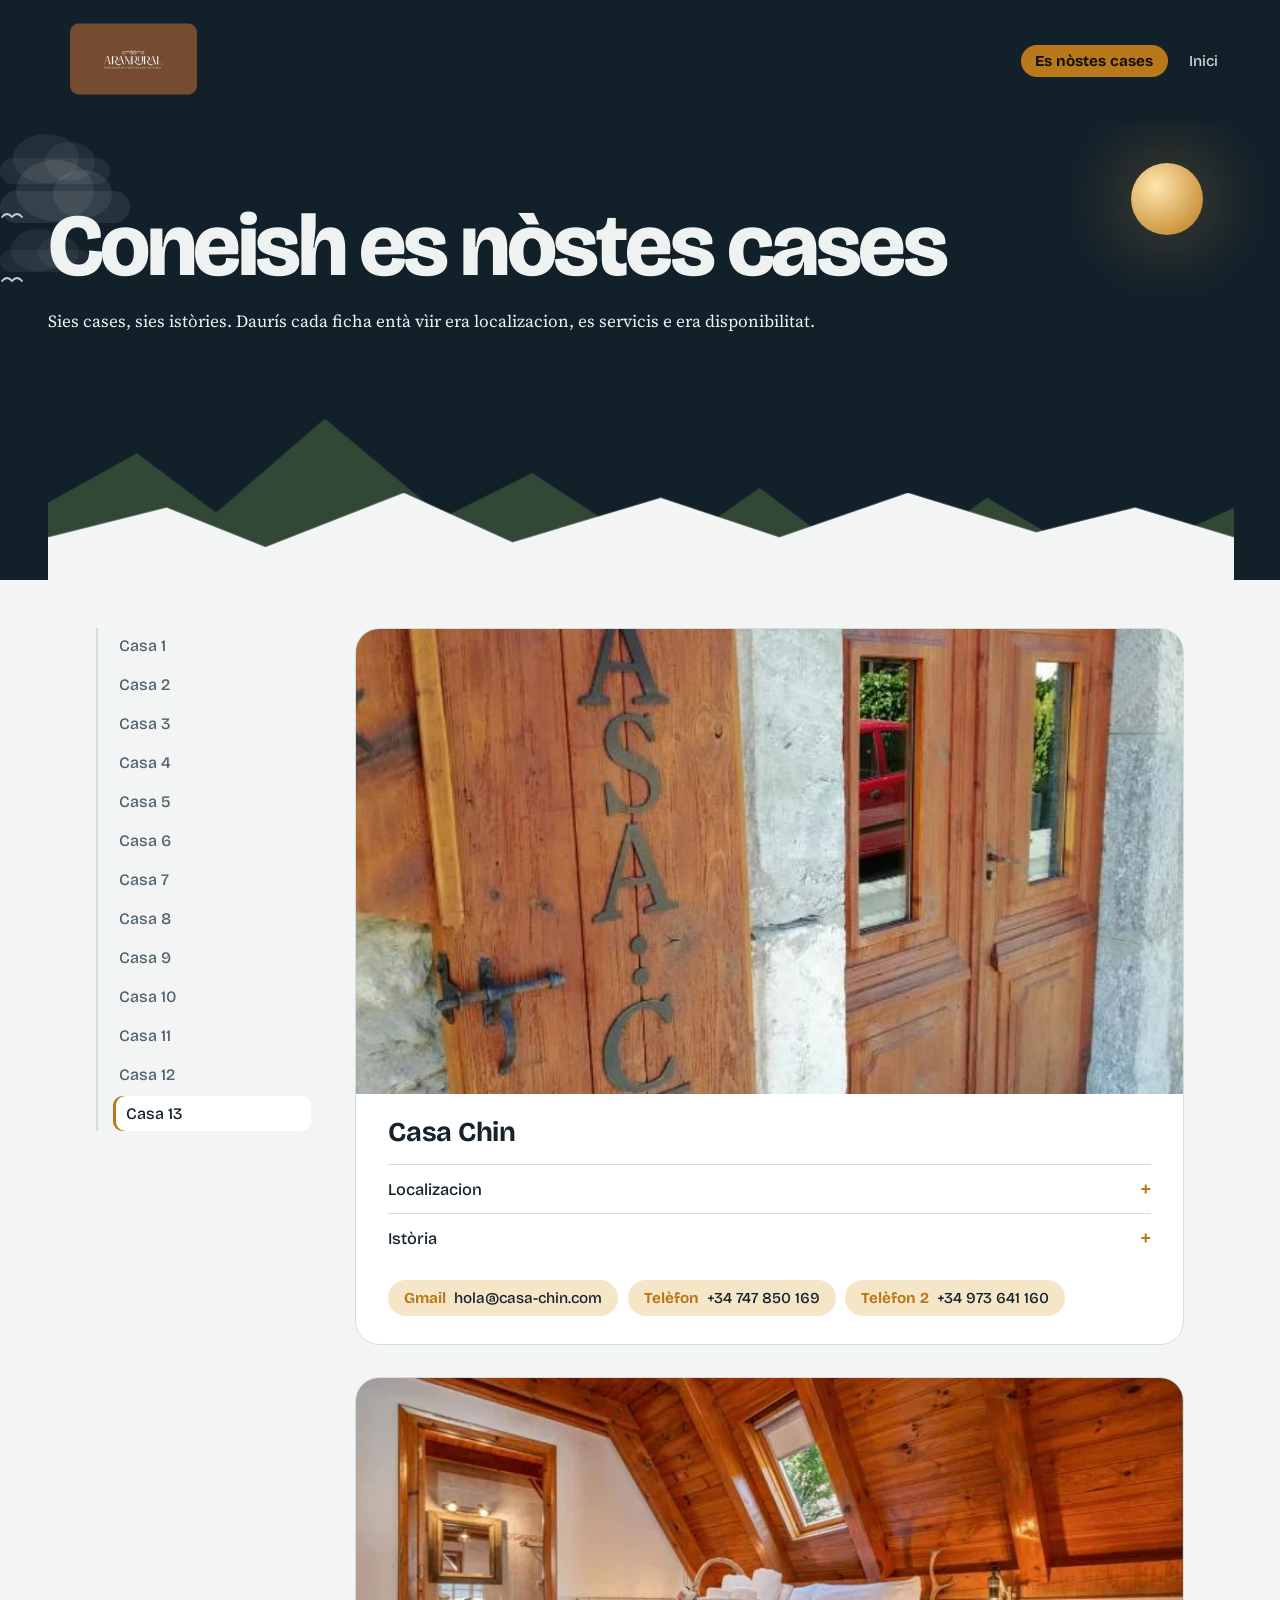
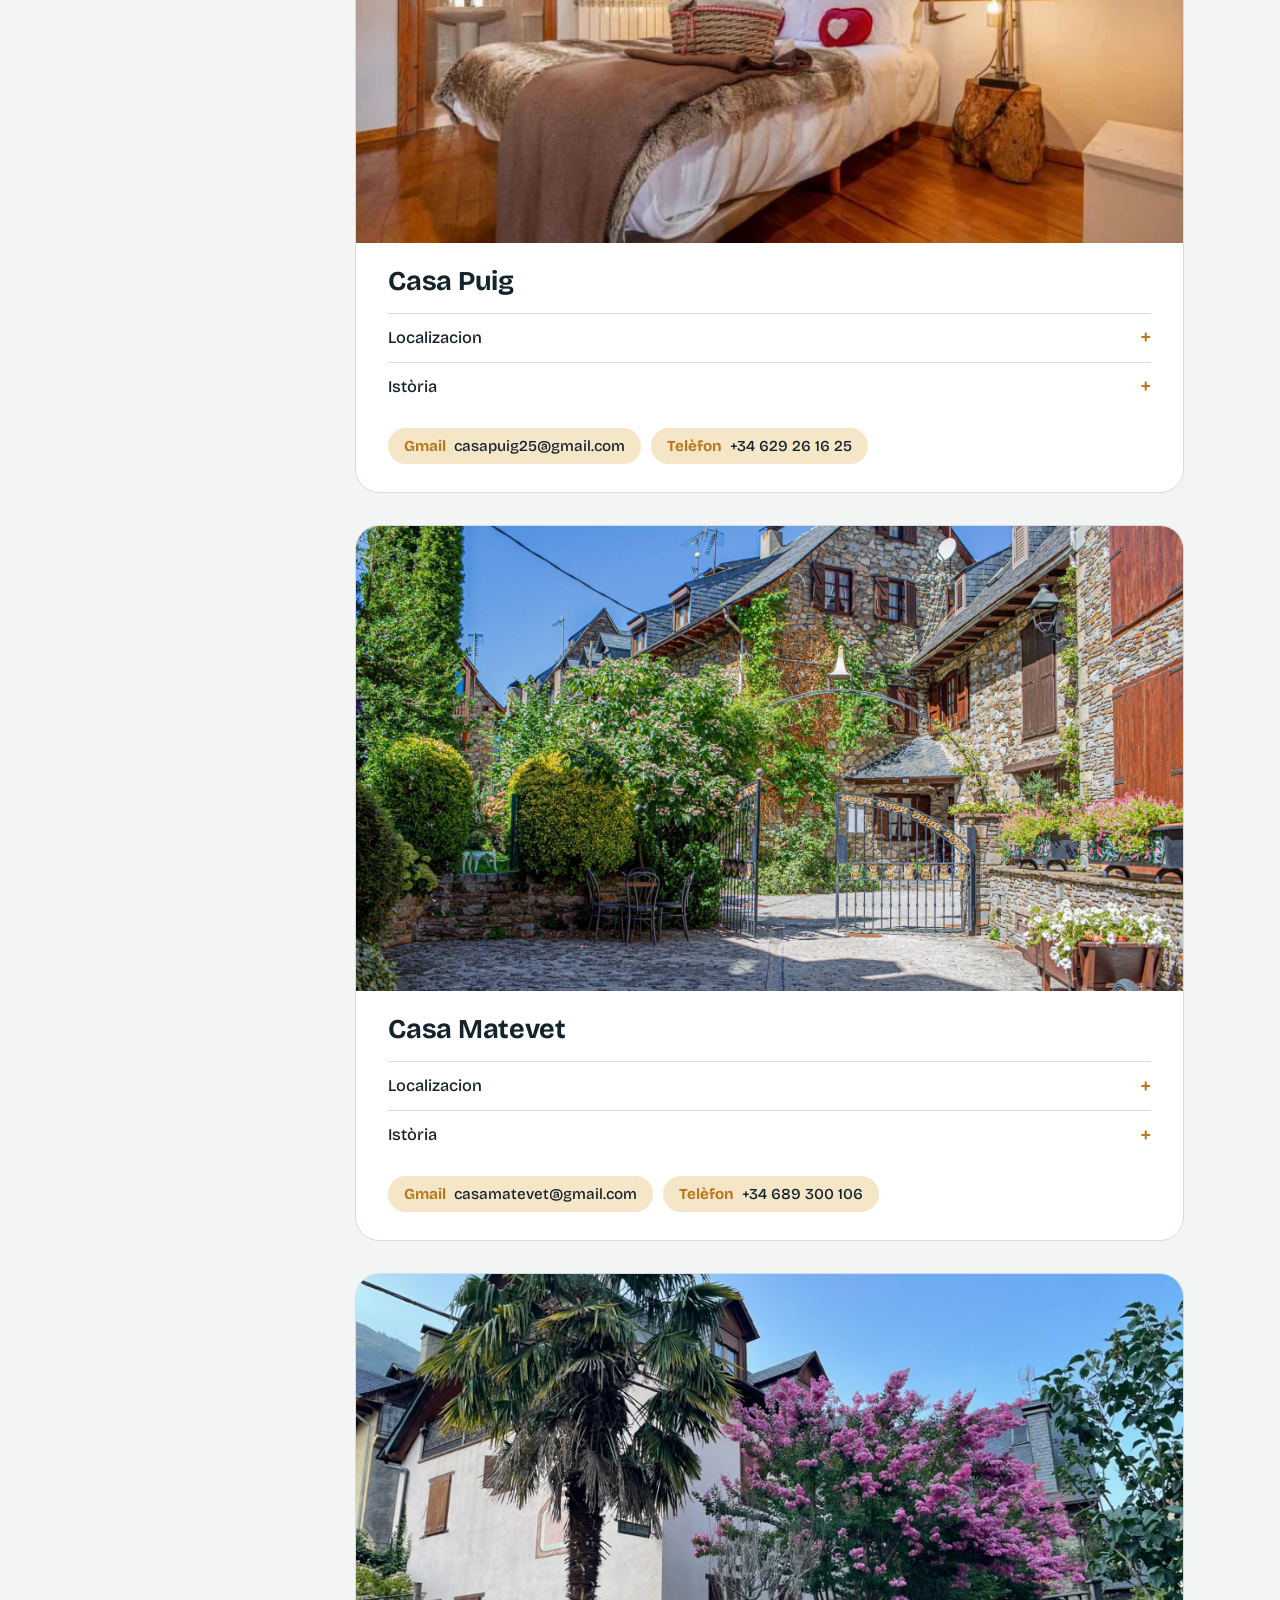
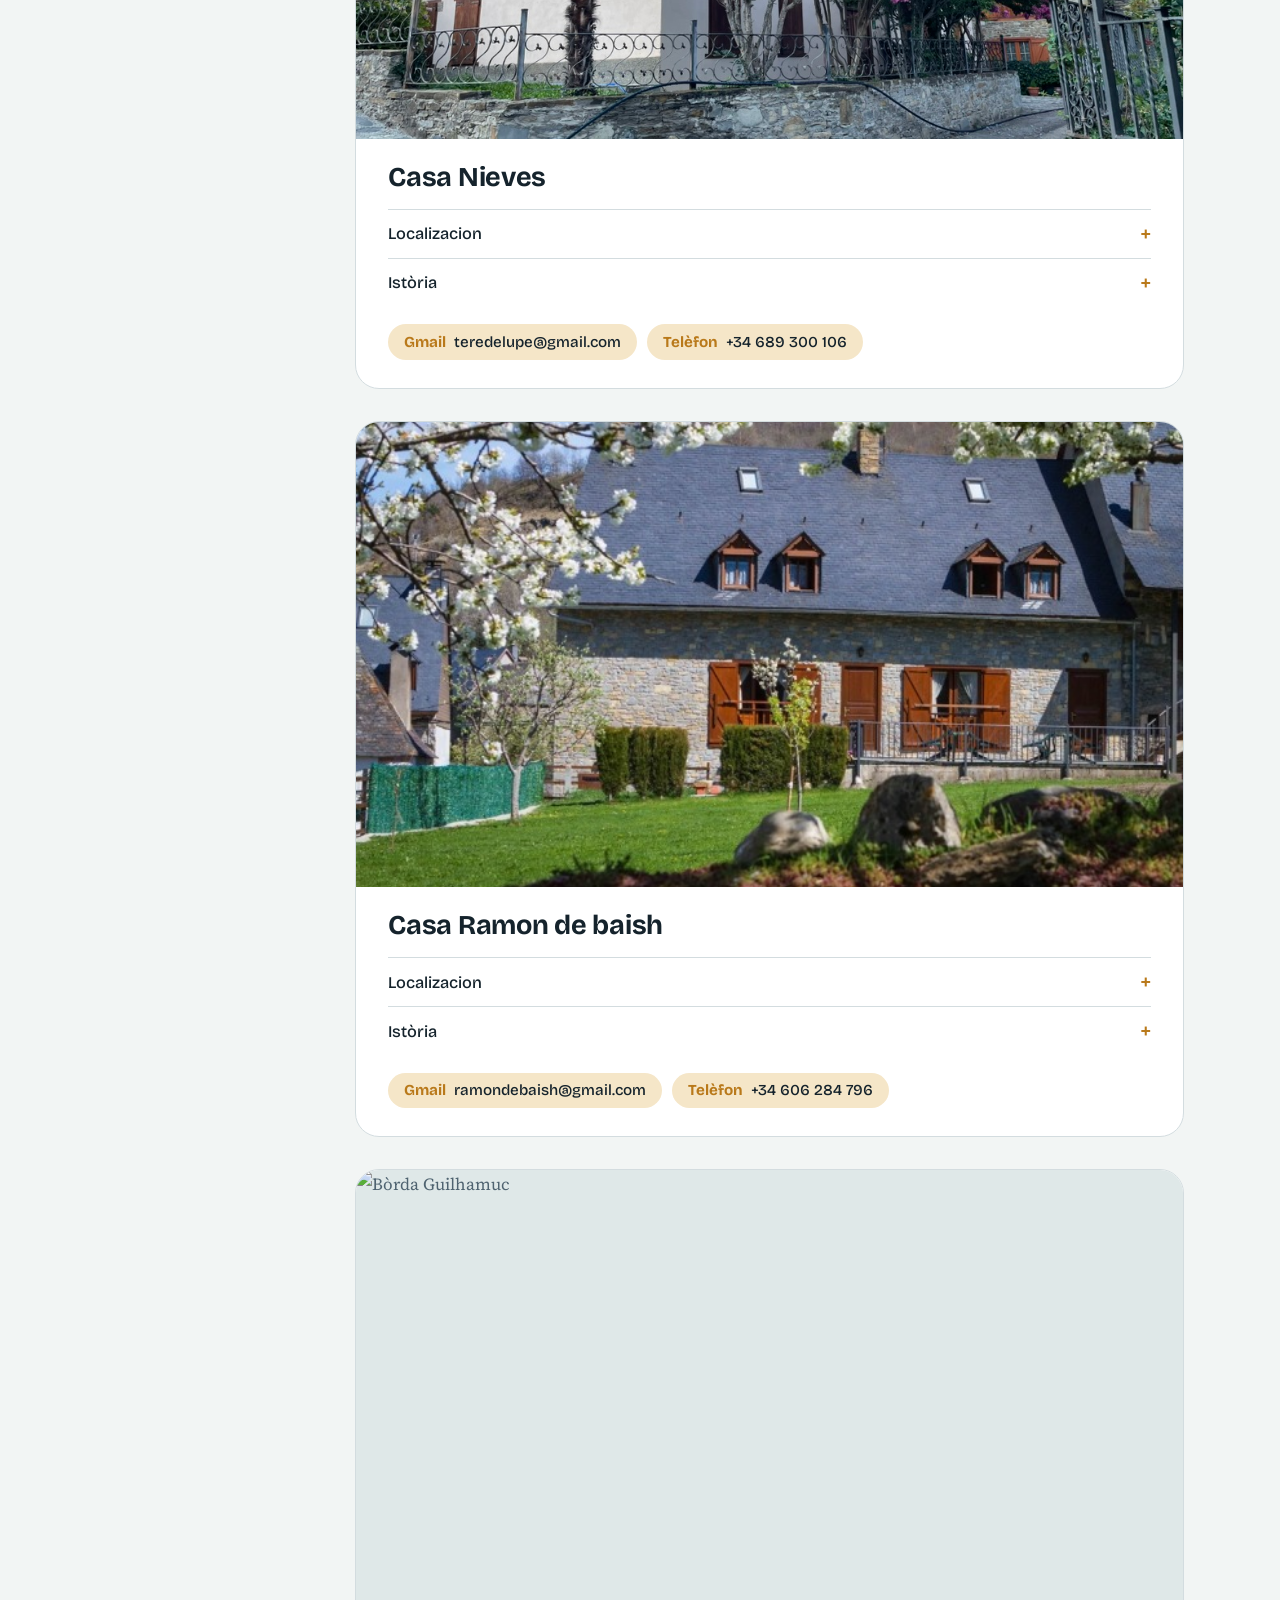
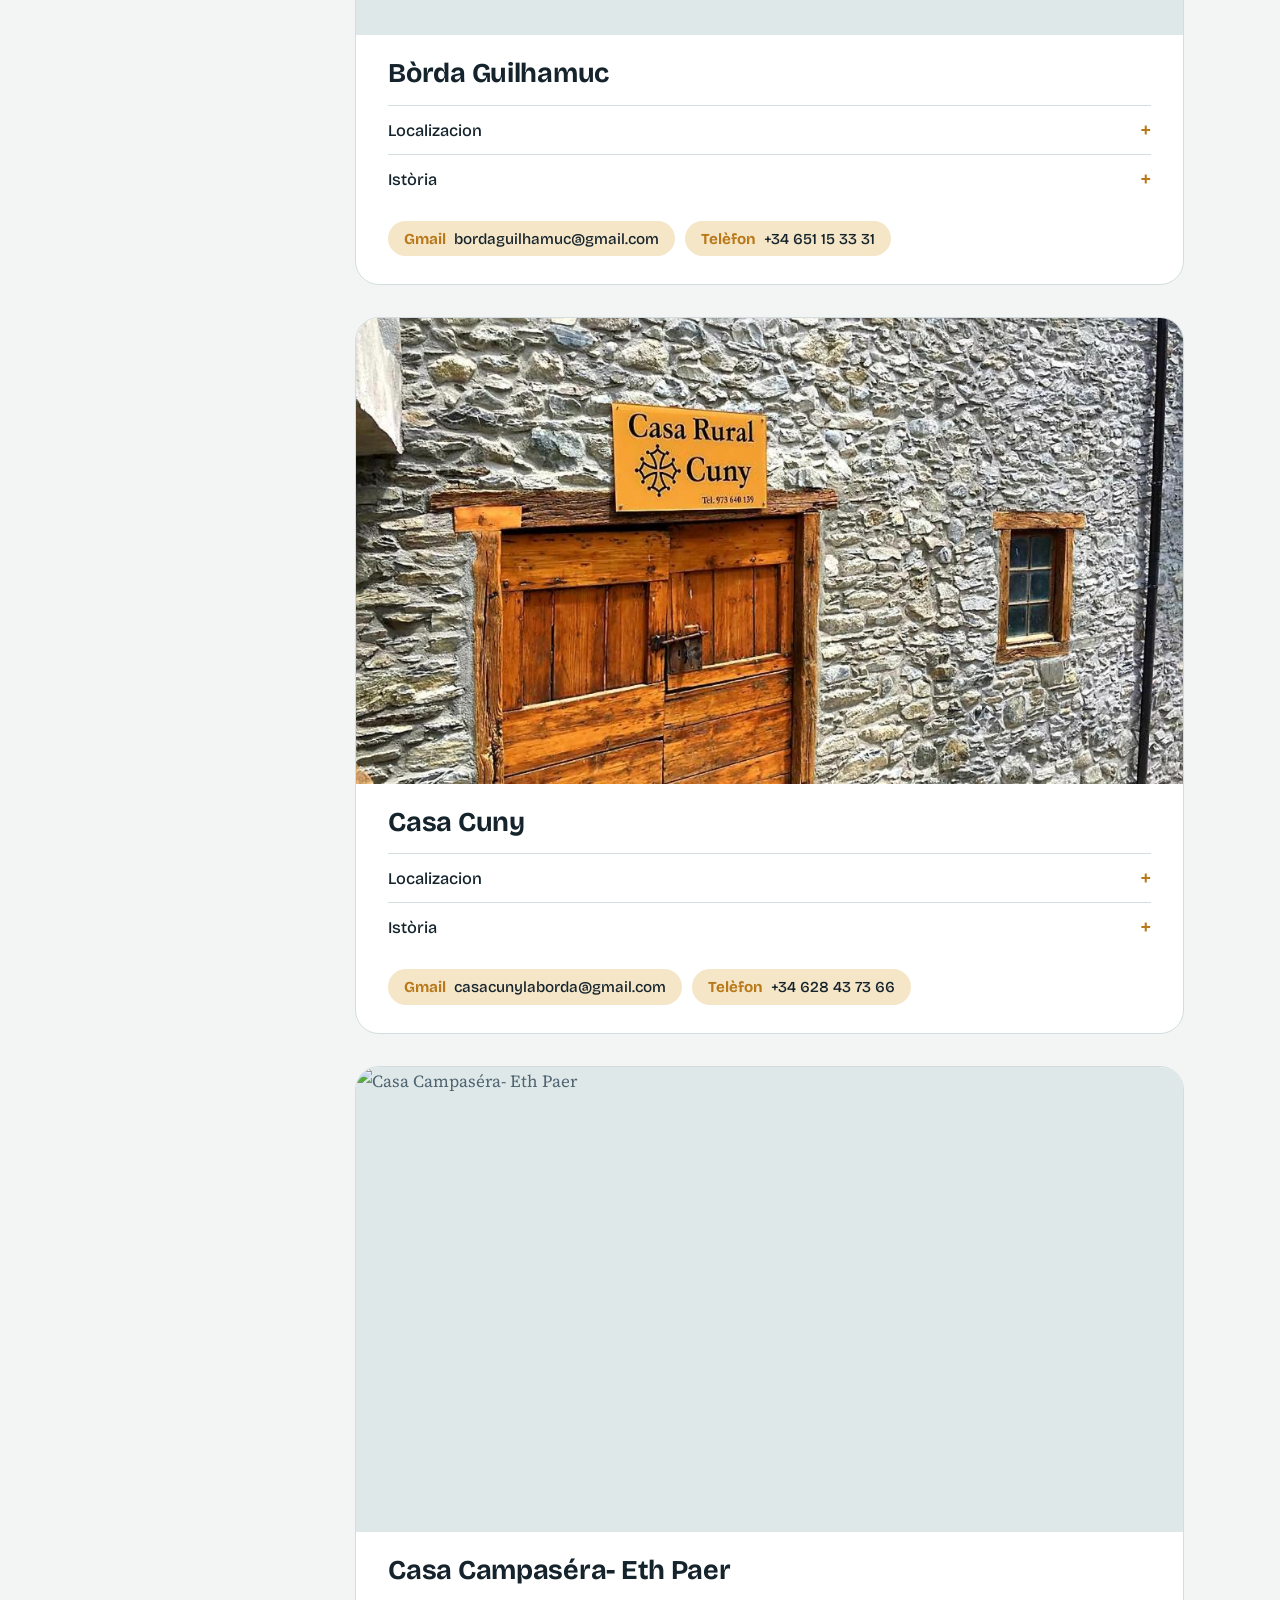
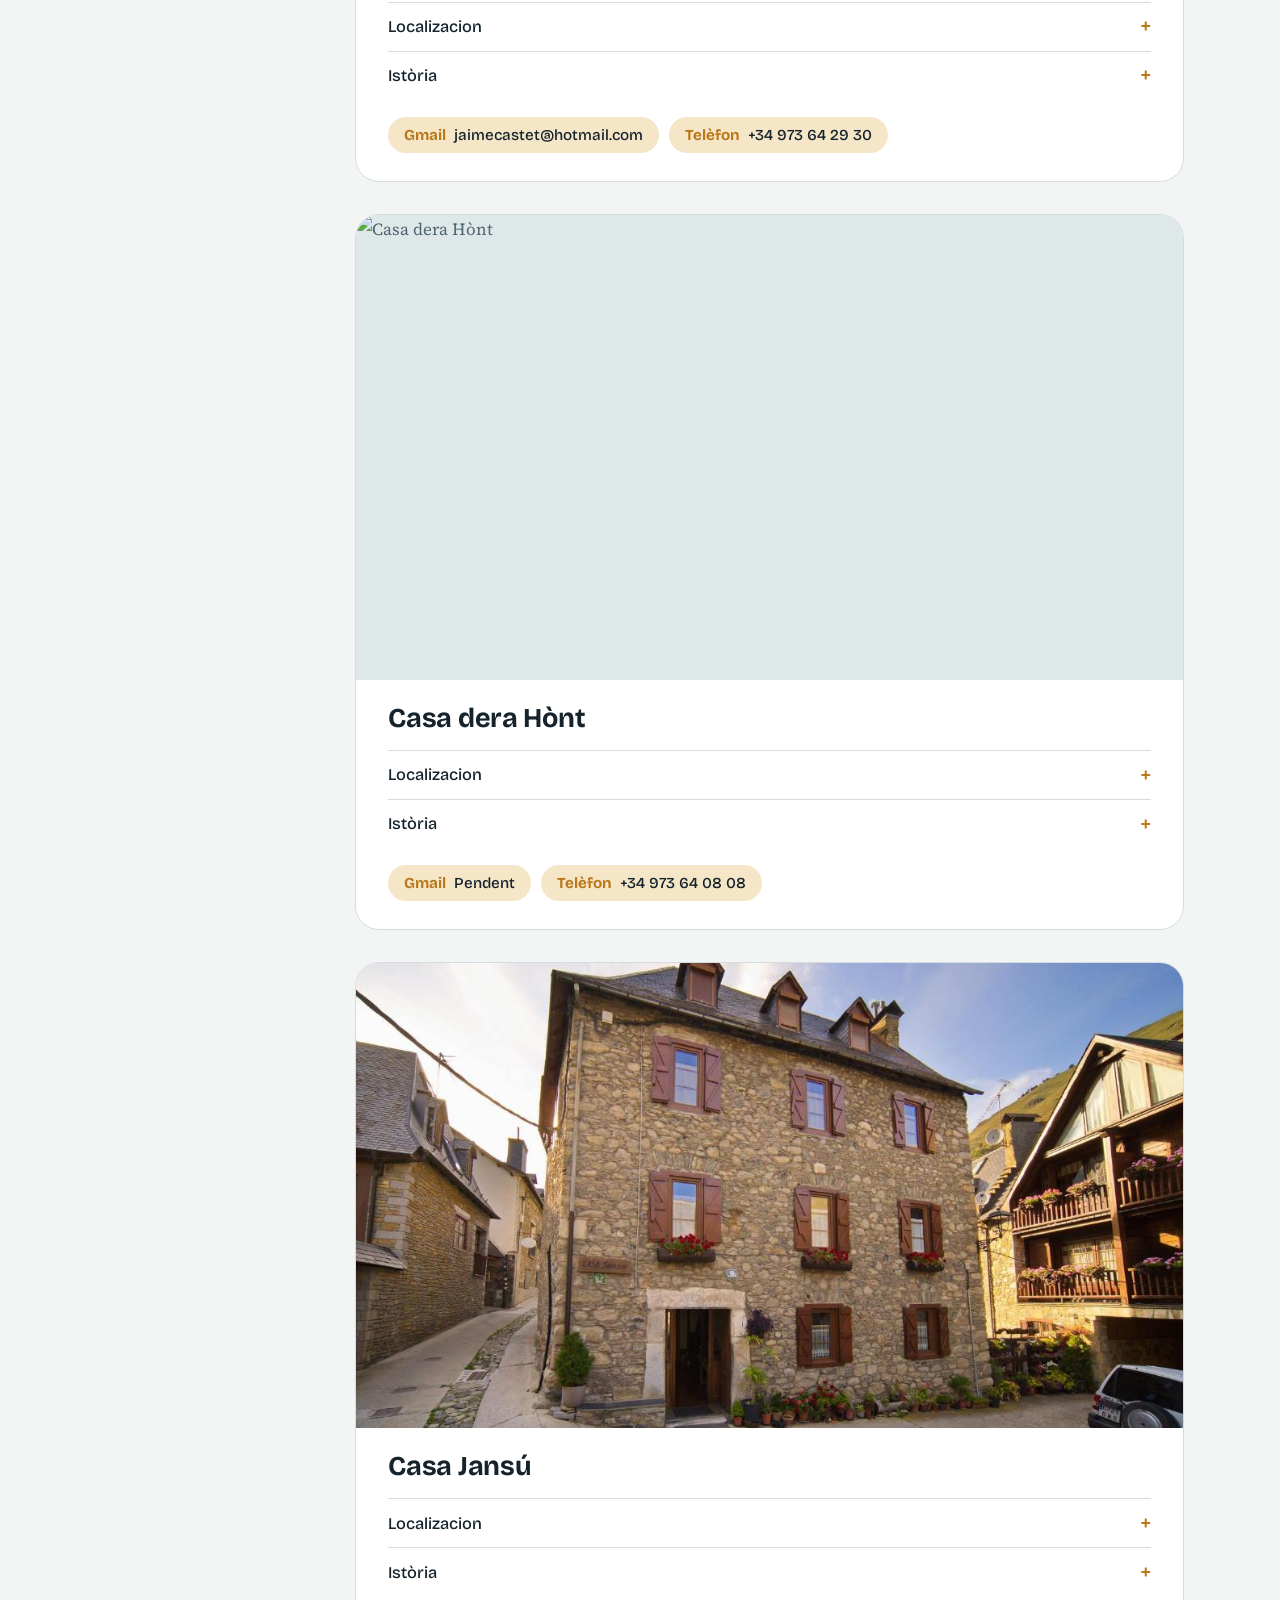
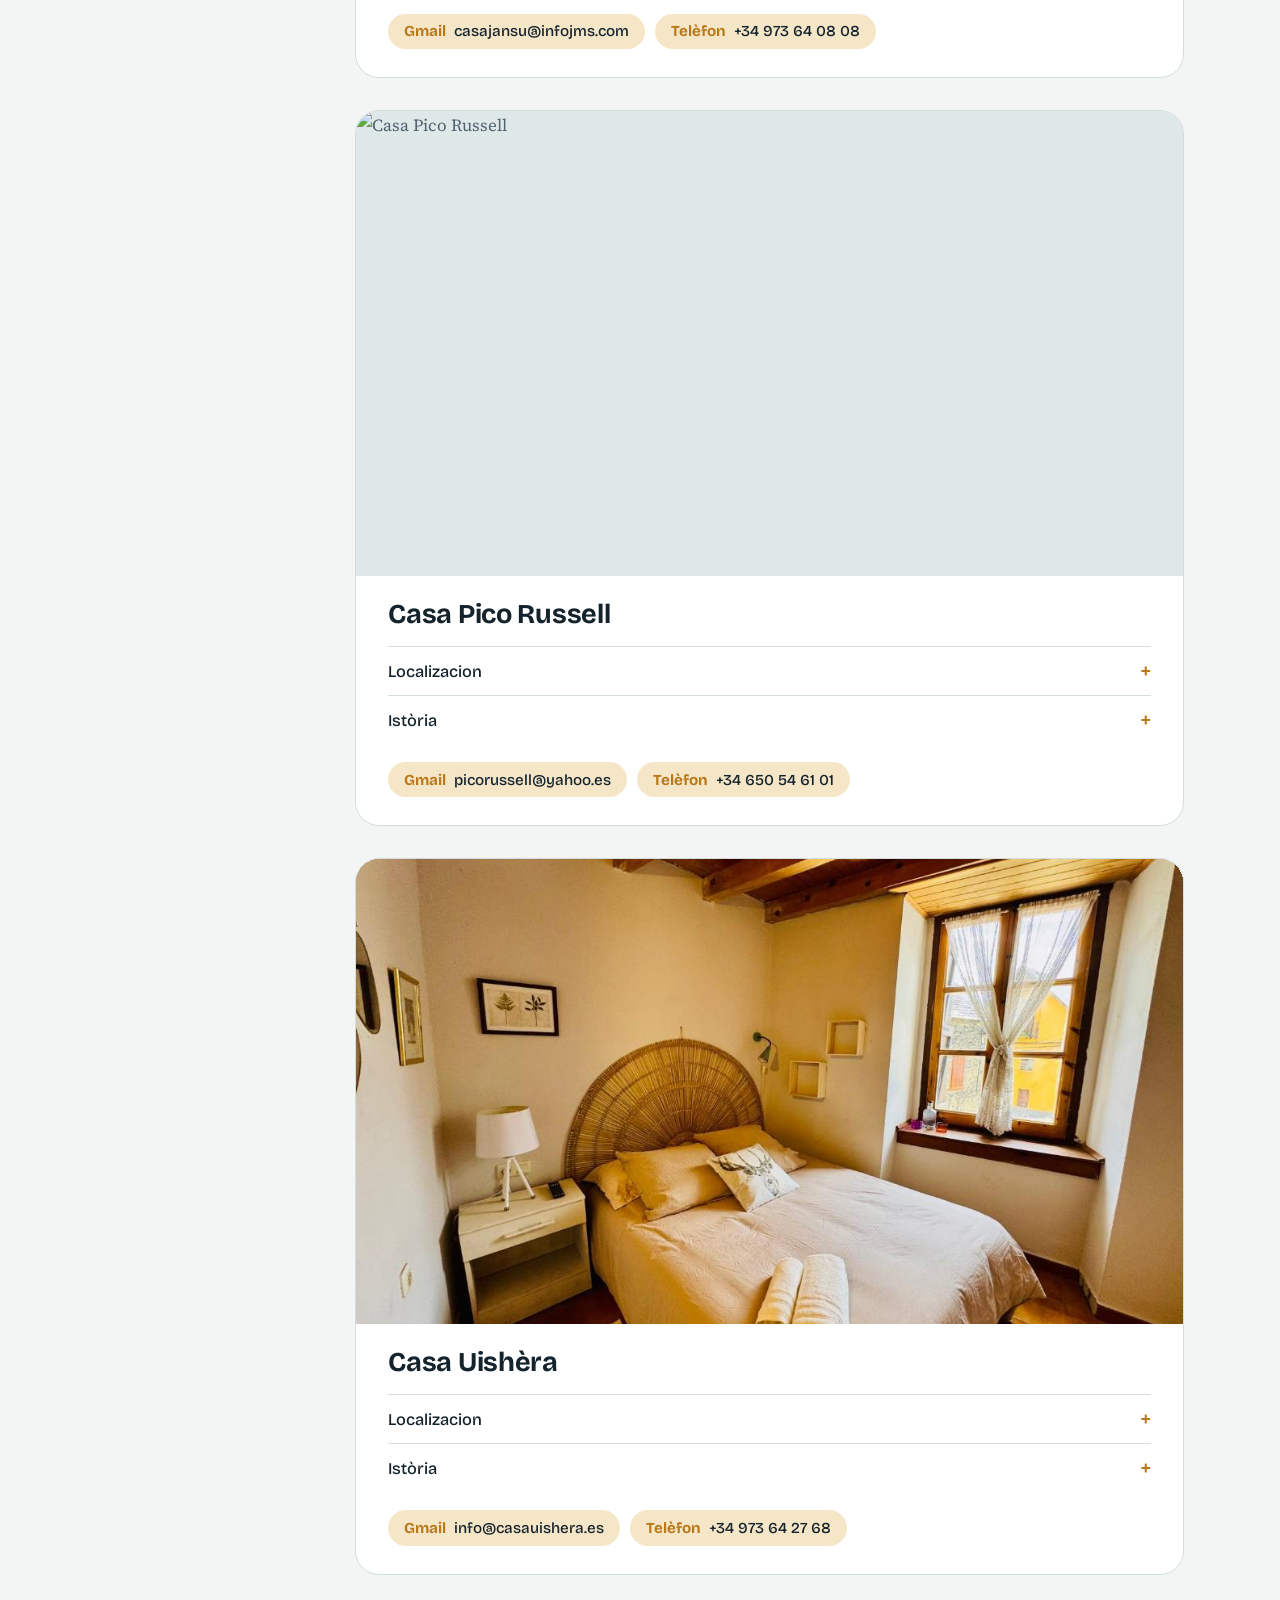
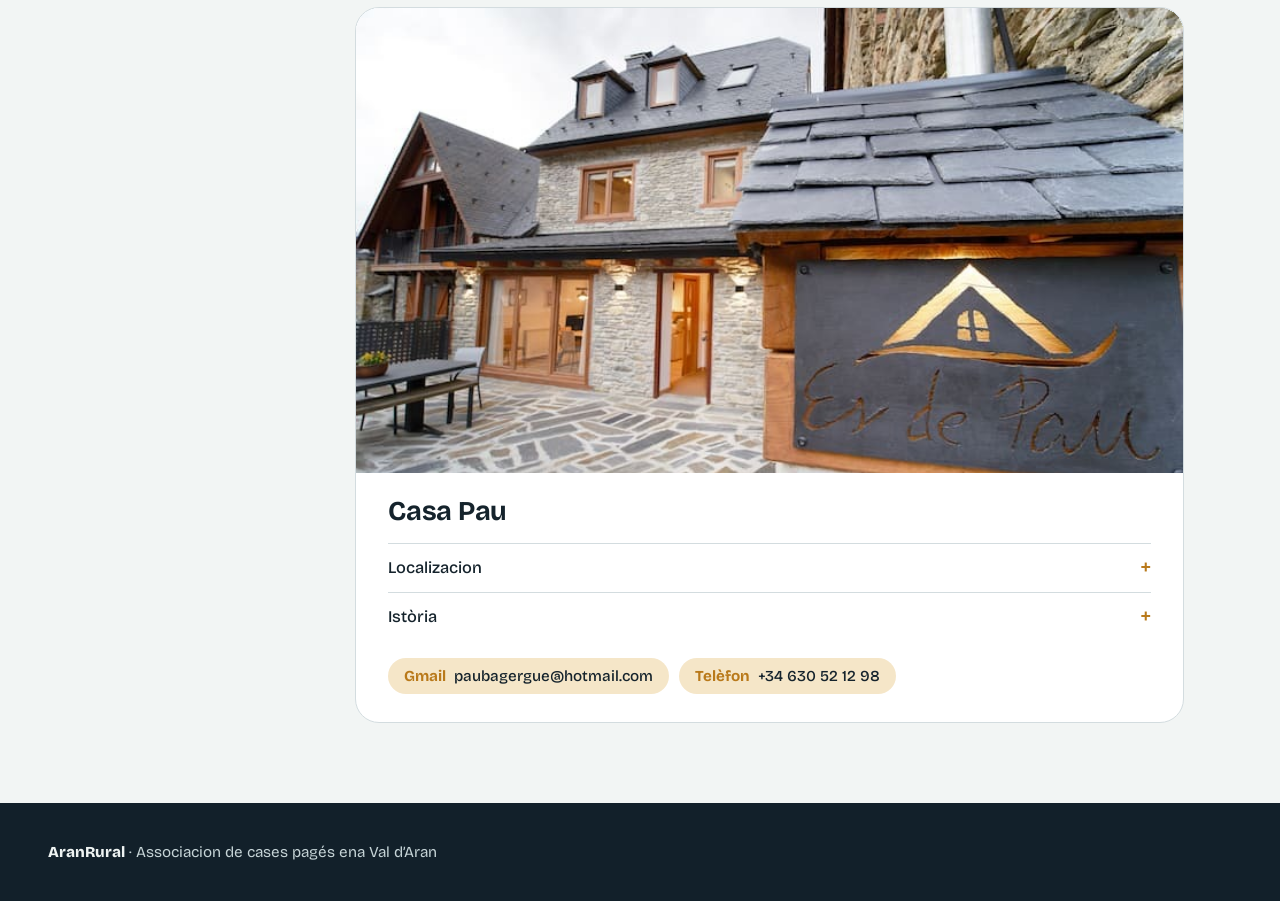
==== cases.html @ f8df6211 "Add files via upload" ====
<!DOCTYPE html>
<html lang="oc">
<head>
<meta charset="utf-8">
<meta name="viewport" content="width=device-width, initial-scale=1, viewport-fit=cover">
<title>Es nòstes cases · Aranrural</title>
<link rel="preconnect" href="https://fonts.googleapis.com">
<link rel="preconnect" href="https://fonts.gstatic.com" crossorigin>
<link href="https://fonts.googleapis.com/css2?family=Bricolage+Grotesque:wght@500;700;800&family=Source+Serif+4:wght@400;600&display=swap" rel="stylesheet">
<link rel="stylesheet" href="style.css?v=20261103d">
</head>
<body>
<header class="bar">
  <a href="index.html"><img src="aranrural.png" alt="AranRural Logo" class="logo"></a>
  <nav aria-label="Navegacion">
    <a href="cases.html" aria-current="page">Es nòstes cases</a>
    <a href="index.html">Inici</a>
  </nav>
</header>
<main>
<section class="hero small">
  <div class="sky" aria-hidden="true">
    <span class="sun"></span>
    <span class="cloud c1"></span>
    <span class="cloud c2"></span>
    <span class="cloud c3"></span>
    <svg class="bird b1" viewBox="0 0 24 12"><path class="wing" d="M2 8Q7 2 12 8Q17 2 22 8"/></svg>
    <svg class="bird b2" viewBox="0 0 24 12"><path class="wing" d="M2 8Q7 2 12 8Q17 2 22 8"/></svg>
  </div>
  <h1>Coneish es <span>nòstes cases</span></h1>
  <p>Sies cases, sies istòries. Daurís cada ficha entà vìir era localizacion, es servicis e era disponibilitat.</p>
  <svg viewBox="0 0 1200 200" preserveAspectRatio="none" aria-hidden="true">
    <path d="M0 200V120l90-50 80 60 110-95 120 100 90-45 130 85 100-70 120 90 110-80 120 70 130-60V200z" fill="var(--moss)" opacity=".55"/>
    <path d="M0 200v-45l120-30 100 40 140-55 110 50 150-45 120 40 130-45 130 40 100-25 100 30V200z" fill="var(--bg)"/>
  </svg>
</section>

<div class="cases">
  <nav class="index" aria-label="Cases"><a href="#casa-1">Casa 1</a><a href="#casa-2">Casa 2</a><a href="#casa-3">Casa 3</a><a href="#casa-4">Casa 4</a><a href="#casa-5">Casa 5</a><a href="#casa-6">Casa 6</a><a href="#casa-7">Casa 7</a><a href="#casa-8">Casa 8</a><a href="#casa-9">Casa 9</a><a href="#casa-10">Casa 10</a><a href="#casa-11">Casa 11</a><a href="#casa-12">Casa 12</a><a href="#casa-13">Casa 13</a></nav>
  <div class="list">
    <article class="casa" id="casa-1">
      <figure class="frame"><img src="fotos/casa-1.jpg" alt="Casa Chin" loading="lazy"></figure>
      <div class="casa-body">
        <h2>Casa Chin</h2>
        <details><summary>Localizacion</summary><p>Carrèr Major, 32a, 25539 Betrén, Lleida</p></details>
        <details><summary>Istòria</summary><p>Más que una casa. Un proyecto que ofrece a los visitantes diferentes opciones de servicio. Para quien viene al Valle de Aran a hacer deporte, para quien quiere disfrutar de la naturaleza, la gastronomía, para quien está interesado en el arte y la cultura, para descansar o para realizar o seguir alguna de las propuestas terapéuticas que se ofrecen. Un alojamiento para un máximo de 23 personas. </p></details>
        <div class="contact"><a href="mailto:"><b>Gmail</b> hola@casa-chin.com</a><a href="tel:"><b>Telèfon</b> +34 747 850 169</a><a href="tel:"><b>Telèfon 2</b> +34 973 641 160</a></div>
      </div>
    </article>

    <article class="casa" id="casa-2">
      <figure class="frame"><img src="fotos/casa-2.jpg" alt="Casa Puig" loading="lazy"></figure>
      <div class="casa-body">
        <h2>Casa Puig</h2>
        <details><summary>Localizacion</summary><p>Carrèr Sant Esteve, 43, 25537 Montcorbau, Lleida</p></details>
        <details><summary>Istòria</summary><p>“Casa Puig”, conserva aún aquel encanto de las casas del siglo XVIII, con los suelos y techos de madera. Como dato curioso y que nos gustaría compartir, es que esta fue la casa donde nació el conocido escritor aranés de lengua occitana, que fué el primero en usar el aranés como lengua literaria, Mossen Josèp Condó Sanbeat. Está situada a 1.200m.de altura en un pequeño pueblo llamado Montcorbau, a 4 Km de Vielha y por encima de Vilac. El exterior es de piedra con terraza y zona de picnic con vistas espléndidas de Mijaran; Desde el que se puede disfrutar de una espléndida vista al bosque de Baricaua y Salient.</p></details>
        <div class="contact"><a href="mailto:"><b>Gmail</b> casapuig25@gmail.com</a><a href="tel:"><b>Telèfon</b> +34 629 26 16 25</a></div>
      </div>
    </article>

    <article class="casa" id="casa-3">
      <figure class="frame"><img src="fotos/casa-3.jpg" alt="Casa Matevet" loading="lazy"></figure>
      <div class="casa-body">
        <h2>Casa Matevet</h2>
        <details><summary>Localizacion</summary><p>Carrer Fort,deth;Ag. Garos, 4, 25539 Garòs, Lleida</p></details>
        <details><summary>Istòria</summary><p>Las casas rurales Matevet y Nieves, recuperan la esencia histórica de los alojamientos araneses de alta montaña, les ofrecemos un completo servicio de alojamiento, con todas las comodidades en un entorno inolvidable y un gran trato familiar.</p></details>
        <div class="contact"><a href="mailto:"><b>Gmail</b> casamatevet@gmail.com</a><a href="tel:"><b>Telèfon</b> +34 689 300 106</a></div>
      </div>
    </article>

    <article class="casa" id="casa-4">
      <figure class="frame"><img src="fotos/casa-4.jpg" alt="Casa Nieves" loading="lazy"></figure>
      <div class="casa-body">
        <h2>Casa Nieves</h2>
        <details><summary>Localizacion</summary><p>Carrer Metge Campà, 6, 25550 Bossòst, Lleida</p></details>
        <details><summary>Istòria</summary><p>Las casas rurales Matevet y Nieves, recuperan la esencia histórica de los alojamientos araneses de alta montaña, les ofrecemos un completo servicio de alojamiento, con todas las comodidades en un entorno inolvidable y un gran trato familiar.</p></details>
        <div class="contact"><a href="mailto:"><b>Gmail</b> teredelupe@gmail.com</a><a href="tel:"><b>Telèfon</b> +34 689 300 106</a></div>
      </div>
    </article>

    <article class="casa" id="casa-5">
      <figure class="frame"><img src="fotos/casa-5.jpg" alt="Casa Ramon de baish" loading="lazy"></figure>
      <div class="casa-body">
        <h2>Casa Ramon de baish</h2>
        <details><summary>Localizacion</summary><p>Carrèr Santa Anna, 13, 25539 Escunhau, Lleida</p></details>
        <details><summary>Istòria</summary><p>Casa Ramon de Baish, situada en Escunhau, ofrece dos casas renovadas en 1996 que conservan el estilo tradicional aranés. Dispone de un jardín privado de 1.000 m² con vistas al valle, huerto con productos de temporada y chimenea en la sala de estar.</p></details>
        <div class="contact"><a href="mailto:"><b>Gmail</b> ramondebaish@gmail.com</a><a href="tel:"><b>Telèfon</b> +34 606 284 796</a></div>
      </div>
    </article>

    <article class="casa" id="casa-6">
      <figure class="frame"><img src="fotos/casa-6.jpg" alt="Bòrda Guilhamuc" loading="lazy"></figure>
      <div class="casa-body">
        <h2>Bòrda Guilhamuc</h2>
        <details><summary>Localizacion</summary><p>Pendent</p></details>
        <details><summary>Istòria</summary><p>Pendent</p></details>
        <div class="contact"><a href="mailto:"><b>Gmail</b> bordaguilhamuc@gmail.com</a><a href="tel:"><b>Telèfon</b> +34 651 15 33 31</a></div>
      </div>
    </article>

    <article class="casa" id="casa-7">
      <figure class="frame"><img src="fotos/casa-7.jpg" alt="Casa Cuny" loading="lazy"></figure>
      <div class="casa-body">
        <h2>Casa Cuny</h2>
        <details><summary>Localizacion</summary><p>Carrèr Baixada Placeta, 1, 25538 Casau, Lleida</p></details>
        <details><summary>Istòria</summary><p>Casa Rural Cuny, situada en Casau, en el corazón del Valle de Arán, es una casa rural tradicional que data de 1857 y ha sido renovada conservando su arquitectura aranesa. Ofrece habitaciones con terraza o balcón, Wi-Fi, televisión y baño privado. Cuenta con jardín y bar, además de vistas a las montañas. Su ubicación, a solo 1 km de Vielha, permite disfrutar de actividades como senderismo, esquí y ciclismo. Destaca por su hospitalidad, limpieza, comodidad y desayunos.</p></details>
        <div class="contact"><a href="mailto:"><b>Gmail</b> casacunylaborda@gmail.com</a><a href="tel:"><b>Telèfon</b> +34 628 43 73 66</a></div>
      </div>
    </article>

    <article class="casa" id="casa-8">
      <figure class="frame"><img src="fotos/casa-8.jpg" alt="Casa Campaséra- Eth Paer" loading="lazy"></figure>
      <div class="casa-body">
        <h2>Casa Campaséra- Eth Paer</h2>
        <details><summary>Localizacion</summary><p>Pendent</p></details>
        <details><summary>Istòria</summary><p>Pendent</p></details>
        <div class="contact"><a href="mailto:"><b>Gmail</b> jaimecastet@hotmail.com</a><a href="tel:"><b>Telèfon</b> +34 973 64 29 30</a></div>
      </div>
    </article>

    <article class="casa" id="casa-9">
      <figure class="frame"><img src="fotos/casa-9.jpg" alt="Casa dera Hònt" loading="lazy"></figure>
      <div class="casa-body">
        <h2>Casa dera Hònt</h2>
        <details><summary>Localizacion</summary><p>Pendent</p></details>
        <details><summary>Istòria</summary><p>Pendent</p></details>
        <div class="contact"><a href="mailto:"><b>Gmail</b> Pendent</a><a href="tel:"><b>Telèfon</b> +34 973 64 08 08</a></div>
      </div>
    </article>

    <article class="casa" id="casa-10">
      <figure class="frame"><img src="fotos/casa-10.jpg" alt="Casa Jansú" loading="lazy"></figure>
      <div class="casa-body">
        <h2>Casa Jansú</h2>
        <details><summary>Localizacion</summary><p>C/ Sortaus 18 25539 Escunhau</p></details>
        <details><summary>Istòria</summary><p>Casa Jansú, situada en Escunhau, es una casa rural de 1639 restaurada que conserva la arquitectura tradicional de piedra y madera, combinando historia y comodidad. Ofrece un entorno tranquilo rodeado de naturaleza, ideal para disfrutar de rutas por bosques, pueblos araneses y de la gastronomía local. Se encuentra a pocos minutos de Baqueira Beret.</p></details>
        <div class="contact"><a href="mailto:"><b>Gmail</b> casajansu@infojms.com</a><a href="tel:"><b>Telèfon</b> +34 973 64 08 08</a></div>
      </div>
    </article>

    <article class="casa" id="casa-11">
      <figure class="frame"><img src="fotos/casa-11.jpg" alt="Casa Pico Russell" loading="lazy"></figure>
      <div class="casa-body">
        <h2>Casa Pico Russell</h2>
        <details><summary>Localizacion</summary><p>Pendent</p></details>
        <details><summary>Istòria</summary><p>Pendent</p></details>
        <div class="contact"><a href="mailto:"><b>Gmail</b> picorussell@yahoo.es</a><a href="tel:"><b>Telèfon</b> +34 650 54 61 01</a></div>
      </div>
    </article>

    <article class="casa" id="casa-12">
      <figure class="frame"><img src="fotos/casa-12.jpg" alt="Casa Uishèra" loading="lazy"></figure>
      <div class="casa-body">
        <h2>Casa Uishèra</h2>
        <details><summary>Localizacion</summary><p>Carrer Major, 8. Vilamòs</p></details>
        <details><summary>Istòria</summary><p>En uno de los pueblos más bonitos del Valle de Arán, Vilamòs, te espera Casa Uishera, una acogedora casa rural donde el tiempo se detiene. Aquí podrás disfrutar de la tranquilidad de la montaña, despertar con vistas únicas y saborear la mejor cocina casera. Nuestro bar y restaurante son punto de encuentro para vecinos y viajeros: carnes a la brasa, recetas tradicionales y el sabor auténtico de los Pirineos, todo preparado con cariño. Ven, siéntete en casa y descubre Vilamòs, un rincón aranes inolvidable.</p></details>
        <div class="contact"><a href="mailto:"><b>Gmail</b> info@casauishera.es</a><a href="tel:"><b>Telèfon</b> +34 973 64 27 68</a></div>
      </div>
    </article>

    <article class="casa" id="casa-13">
      <figure class="frame"><img src="fotos/casa-13.jpg" alt="Casa Pau" loading="lazy"></figure>
      <div class="casa-body">
        <h2>Casa Pau</h2>
        <details><summary>Localizacion</summary><p>C/ San Esteve 9, Bagergue</p></details>
        <details><summary>Istòria</summary><p>Es de Pau, situada en Bagergue, a 1.420 m de altitud, es una casa rural de piedra y madera con capacidad para 6 personas. Dispone de tres habitaciones dobles, tres baños, cocina-comedor, estudio y un patio con barbacoa. Está totalmente equipada con calefacción, chimenea y electrodomésticos. Se encuentra a solo 10 minutos de las pistas de esquí de Baqueira Beret, rodeada de montañas, bosques y lagos.</p></details>
        <div class="contact"><a href="mailto:"><b>Gmail</b> paubagergue@hotmail.com</a><a href="tel:"><b>Telèfon</b> +34 630 52 12 98</a></div>
      </div>
    </article>
  </div>
</div>
</main>
<footer><strong>AranRural</strong> · Associacion de cases pagés ena Val d’Aran</footer>
<script src="anim.js?v=20261103d" defer></script>
</body>
</html>
---- style.css ----
:root{
  --bg:#f2f5f4;--surface:#fff;--ink:#15232c;--muted:#4f6370;--line:#d3dcdf;
  --night:#12202a;--on-night:#eef3f2;--moss:#4c6b43;--larch:#b9791a;--larch-soft:#f5e6c8;--frame:#dfe8e8;
  --display:"Bricolage Grotesque","Trebuchet MS",system-ui,sans-serif;
  --text:"Source Serif 4",Georgia,"Times New Roman",serif;
  box-sizing:border-box;padding-top:env(safe-area-inset-top,0px);padding-bottom:env(safe-area-inset-bottom,0px);color-scheme:light}
@media (prefers-color-scheme:dark){:root{--bg:#0e171d;--surface:#16252e;--ink:#e8eeee;--muted:#9fb2bb;--line:#2a3c46;--night:#0a1217;--moss:#8fb283;--larch:#e2a847;--larch-soft:#3a2f17;--frame:#1d3039;color-scheme:dark}}
html{scroll-padding-top:calc(env(safe-area-inset-top,0px) + 76px);scroll-behavior:smooth}
*,*::before,*::after{box-sizing:inherit}
body{margin:0;background:var(--bg);color:var(--ink);font:400 1.0625rem/1.7 var(--text)}
body::before{content:"";position:fixed;inset:0 0 auto;height:env(safe-area-inset-top,0px);background:var(--night);z-index:21}
a{color:inherit}
:focus-visible{outline:3px solid var(--larch);outline-offset:3px}
@media (prefers-reduced-motion:reduce){html{scroll-behavior:auto}*{transition:none!important;animation:none!important}.rv{opacity:1;transform:none}}

/* barra */
.bar{position:sticky;top:env(safe-area-inset-top,0px);z-index:20;display:flex;align-items:center;justify-content:space-between;gap:1rem;padding:.7rem clamp(1rem,4vw,3rem);background:var(--night);color:var(--on-night)}
.bar .logo{height:96px;width:auto;margin-right:.5rem}
.bar>a{font:800 1.15rem/1 var(--display);text-decoration:none}
.bar nav{display:flex;gap:.4rem}
.bar nav a{font:500 .95rem var(--display);text-decoration:none;padding:.45rem .9rem;border-radius:99px;opacity:.85}
.bar nav a:hover{background:#ffffff1c;opacity:1}
.bar nav a[aria-current="page"]{background:var(--larch);color:#111;opacity:1;font-weight:700}

/* portadas */
.hero{background:var(--night);color:var(--on-night);padding:clamp(4rem,12vw,9rem) clamp(1rem,4vw,3rem) 0;overflow:hidden;position:relative;--py:0}
.hero.small{padding-top:clamp(3rem,8vw,5rem)}
.hero h1{margin:0;font:800 clamp(3.4rem,15vw,11rem)/.9 var(--display);letter-spacing:-.04em}
.hero.small h1{font-size:clamp(2.4rem,8vw,5.5rem);line-height:1}
.hero-logo{margin:1.5rem auto 0;width:clamp(6rem,20vw,16rem);display:block;animation:popIn .6s 1s cubic-bezier(.2,.9,.3,1.6) backwards}
.hero svg{display:block;width:calc(100% + 2px);height:auto;margin-top:3rem;margin-bottom:-1px}
.cta{display:inline-block;margin-top:1.75rem;padding:.85rem 1.5rem;border-radius:99px;background:var(--larch);color:#111;font:700 1rem var(--display);text-decoration:none}
.cta:hover{filter:brightness(1.08)}

/* inicio */
.def{display:grid;grid-template-columns:1fr 1fr;gap:clamp(2rem,6vw,5rem);align-items:center;padding:clamp(3rem,8vw,6rem) clamp(1rem,4vw,3rem);max-width:74rem;margin:auto}
.def h2{margin:0 0 1rem;font:700 clamp(2rem,5vw,3.4rem)/1.05 var(--display);letter-spacing:-.02em}
.def p{margin:0;max-width:34rem}
.def .sub{font:500 1rem var(--display);color:var(--moss);margin-bottom:.4rem}
.def .cta{margin-top:2rem}
/* carrousel de fotos: dos capas de imagen que se funden. Nunca se apilan. */
.carousel{isolation:isolate;touch-action:pan-y;box-shadow:0 30px 60px -38px #0a121780}
.carousel .carousel-photo{transition:opacity .9s ease,transform .9s ease;will-change:opacity,transform}
.carousel::after{content:"";position:absolute;left:0;right:0;bottom:0;height:58%;z-index:3;background:linear-gradient(to top,#0a1217b3,#0a121700);pointer-events:none}

/* pies de foto sobre la imagen */
.cap{position:absolute;left:1rem;right:1rem;bottom:2.6rem;z-index:4;display:grid;gap:.15rem;text-align:center;color:#fff;text-shadow:0 1px 2px #000000b3,0 3px 14px #00000099;pointer-events:none}
.cap strong{font:700 clamp(1rem,2.2vw,1.35rem)/1.2 var(--display);letter-spacing:.01em}
.cap em{font:400 clamp(.8rem,1.7vw,1rem)/1.4 var(--text);font-style:normal;color:#e8eeecdb}

/* flechas laterales */
.carousel .nav{position:absolute;top:50%;z-index:5;display:grid;place-items:center;width:clamp(2.4rem,4.5vw,3rem);height:clamp(2.4rem,4.5vw,3rem);padding:0;border:1px solid #ffffff33;border-radius:50%;color:#fff;background:#12202ab3;backdrop-filter:blur(6px);cursor:pointer;transform:translateY(-50%);transition:background .3s,color .3s,transform .3s,opacity .3s;opacity:.9}
.carousel .nav svg{width:1.4rem;height:1.4rem;fill:none;stroke:currentColor;stroke-width:2.4;stroke-linecap:round;stroke-linejoin:round}
.carousel .nav.prev{left:.8rem}
.carousel .nav.next{right:.8rem}
.carousel .nav:hover{background:var(--larch);color:#111;opacity:1;transform:translateY(-50%) scale(1.08)}
.carousel .nav:active{transform:translateY(-50%) scale(.94)}
.carousel .nav[hidden],.carousel .dots[hidden]{display:none}

/* indicadores */
.dots{position:absolute;left:0;right:0;bottom:.85rem;z-index:5;display:flex;justify-content:center;gap:.5rem}
.dot{position:relative;width:.6rem;height:.6rem;padding:0;border:1px solid #ffffffcc;border-radius:99px;background:#12202a59;box-shadow:0 1px 3px #00000059;cursor:pointer;transition:width .3s,background .3s,border-color .3s,transform .3s}
.dot::before{content:"";position:absolute;inset:-.55rem}
.dot:hover{background:#ffffffd9;transform:scale(1.15)}
.dot.is-active{width:1.6rem;background:var(--larch);border-color:#fff}

/* marcos de foto */
.frame{margin:0;background:var(--frame);border-radius:1.25rem;overflow:hidden;display:grid;place-items:center;color:var(--muted);position:relative}
.frame img{position:absolute;inset:0;width:100%;height:100%;object-fit:cover}
.frame > span{position:relative;z-index:2;display:grid;justify-items:center;gap:.4rem;font:500 .9rem var(--display);text-align:center;padding:1rem}
.frame svg{width:2.6rem;height:2.6rem;stroke:currentColor;fill:none;stroke-width:1.5}

/* cases */
.cases{display:grid;grid-template-columns:13rem 1fr;gap:clamp(1.5rem,4vw,3.5rem);max-width:74rem;margin:auto;padding:3rem clamp(1rem,4vw,3rem) 5rem}
.index{position:sticky;top:calc(env(safe-area-inset-top,0px) + 5.5rem);align-self:start;display:grid;gap:.25rem;border-left:2px solid var(--line);padding-left:.5rem}
.index a{font:500 1rem var(--display);text-decoration:none;padding:.5rem .8rem;border-radius:.6rem;color:var(--muted)}
.index a:hover{background:var(--surface);color:var(--ink)}
.list{display:grid;gap:2rem}
.casa{background:var(--surface);border:1px solid var(--line);border-radius:1.5rem;overflow:hidden}
.casa .frame{border-radius:0;aspect-ratio:16/9}
.casa-body{padding:1.5rem clamp(1.1rem,3vw,2rem) 1.75rem}
.casa h2{margin:0 0 1rem;font:700 1.7rem/1.1 var(--display);letter-spacing:-.01em}
details{border-top:1px solid var(--line)}
summary{cursor:pointer;list-style:none;display:flex;justify-content:space-between;align-items:center;padding:.8rem 0;font:500 1.02rem var(--display)}
summary::-webkit-details-marker{display:none}
summary::after{content:"+";font-size:1.4rem;line-height:1;color:var(--larch);transition:transform .2s}
details[open] summary::after{transform:rotate(45deg)}
details p{margin:0 0 1rem;color:var(--muted)}
.contact{display:flex;flex-wrap:wrap;gap:.6rem;margin-top:1.1rem}
.contact a{display:inline-flex;gap:.5rem;align-items:center;padding:.55rem 1rem;border-radius:99px;background:var(--larch-soft);font:500 .95rem var(--display);text-decoration:none}
.contact b{font-weight:700;color:var(--larch)}

footer{background:var(--night);color:#c5d3d6;padding:2.5rem clamp(1rem,4vw,3rem);font:400 .95rem var(--display)}
footer strong{color:var(--on-night);font-weight:800}

@media (max-width:820px){
  .def,.cases{grid-template-columns:1fr}
  .index{position:static;display:flex;overflow-x:auto;border:0;padding:0 0 .5rem;gap:.4rem}
  .index a{white-space:nowrap;background:var(--surface);border:1px solid var(--line)}
}

/* ==================== animaciones ==================== */

/* — entrada de pagina y salida hacia otro enlace — */
@keyframes pageIn{from{opacity:0}to{opacity:1}}
body{animation:pageIn .5s ease both}
body.leaving{opacity:0;transition:opacity .28s ease}

/* — barra de progreso de lectura — */
.progress{position:fixed;top:0;left:0;z-index:40;width:100%;height:3px;background:linear-gradient(90deg,var(--moss),var(--larch));transform:scaleX(var(--p,0));transform-origin:0 50%;pointer-events:none}

/* — barra superior — */
@keyframes barIn{from{transform:translateY(-100%)}to{transform:none}}
.bar{animation:barIn .6s .05s cubic-bezier(.2,.85,.25,1) both}
@keyframes navIn{from{opacity:0;transform:translateY(-14px) scale(.8)}to{transform:none}}
.bar nav a{animation:navIn .5s cubic-bezier(.2,.9,.3,1.4) backwards;animation-delay:calc(.3s + var(--i,0) * .08s);transition:background .3s,opacity .3s,transform .3s,color .3s}
.bar nav a:hover{transform:translateY(-2px) scale(1.06)}
.bar nav a:active{transform:scale(.94)}
.bar>a{display:inline-block;transition:transform .35s cubic-bezier(.2,.9,.3,1.5),color .3s}
.bar>a:hover{transform:scale(1.07) rotate(-1.5deg);color:var(--larch)}

/* — cielo animado de la portada (sol, nubes, pajaros) — */
@keyframes sunIn{from{opacity:0;transform:scale(.2)}to{opacity:1;transform:scale(1)}}
@keyframes sunPulse{0%,100%{transform:scale(1)}50%{transform:scale(1.09)}}
.sun{position:absolute;top:9%;right:6%;width:clamp(38px,6vw,72px);aspect-ratio:1;border-radius:50%;background:radial-gradient(circle at 35% 32%,#ffe6ad,var(--larch));box-shadow:0 0 70px 16px #e2a8473d;pointer-events:none;animation:sunIn 1.2s .4s backwards,sunPulse 5s 1.8s ease-in-out infinite;translate:0 calc(var(--py,0) * .5px)}
.sky{position:absolute;inset:0;overflow:hidden;pointer-events:none;translate:0 calc(var(--py,0) * .3px)}
@keyframes drift{from{transform:translateX(-30vw)}to{transform:translateX(130vw)}}
@keyframes cloudIn{from{opacity:0}to{opacity:var(--o,.5)}}
.cloud{position:absolute;background:#ffffff2b;border-radius:99px;animation:drift linear infinite,cloudIn 1.6s both}
.cloud::before,.cloud::after{content:"";position:absolute;background:inherit;border-radius:50%}
.cloud::before{width:60%;height:190%;left:12%;top:-95%}
.cloud::after{width:45%;height:150%;right:14%;top:-65%}
.cloud.c1{top:15%;width:130px;height:32px;--o:.5;animation-duration:52s;animation-delay:-9s}
.cloud.c2{top:28%;width:92px;height:22px;--o:.35;animation-duration:74s;animation-delay:-34s}
.cloud.c3{top:8%;width:110px;height:26px;--o:.4;animation-duration:63s;animation-delay:-48s}
@keyframes fly{from{transform:translate(-12vw,0)}to{transform:translate(112vw,-9vh)}}
@keyframes flap{0%,100%{transform:scaleY(1)}50%{transform:scaleY(.3)}}
.bird{position:absolute;width:24px;height:auto;fill:none;stroke:#c5d3d6;stroke-width:1.8;stroke-linecap:round;animation:fly linear infinite}
.bird .wing{transform-box:fill-box;transform-origin:center;animation:flap .48s ease-in-out infinite}
.bird.b1{top:19%;animation-duration:38s}
.bird.b2{top:33%;width:16px;animation-duration:54s;animation-delay:-22s}
.hero .sky svg{display:block;width:24px;height:auto;margin:0;position:absolute}

/* — texto de portada — */
@keyframes ltrIn{from{opacity:0;transform:translateY(.55em) rotate(5deg);filter:blur(7px)}to{opacity:1;transform:none;filter:blur(0)}}
.hero h1 .ltr{display:inline-block;animation:ltrIn .55s cubic-bezier(.2,.85,.3,1.15) backwards;animation-delay:calc(.15s + var(--i) * .038s);will-change:transform,opacity,filter}
@keyframes hue{to{filter:hue-rotate(20deg)}}
.hero h1 span{animation:hue 6s ease-in-out infinite alternate}
@keyframes fadeUp{from{opacity:0;transform:translateY(24px)}to{opacity:1;transform:none}}
@keyframes popIn{from{opacity:0;transform:scale(.7)}to{opacity:1;transform:none}}
.hero-logo{display:block;margin:1.5rem auto 0;width:clamp(12rem,35vw,40rem);animation:popIn .6s 1s cubic-bezier(.2,.9,.3,1.6) backwards}
.hero p{animation:fadeUp .8s .7s backwards}
.hero>svg{transform:translateY(calc(var(--py,0) * .22px))}
.hero>svg path{transform-box:fill-box;animation:rise 1s cubic-bezier(.2,.8,.2,1) both}
@keyframes rise{from{transform:translateY(55%)}to{transform:none}}
.hero>svg path:nth-child(1){animation-delay:.45s}
.hero>svg path:nth-child(2){animation-delay:.6s}

/* — boton CTA — */
.cta{position:relative;overflow:hidden;transition:transform .3s cubic-bezier(.2,.9,.3,1.5),box-shadow .3s,filter .3s}
.hero .cta{animation:popIn .6s 1s cubic-bezier(.2,.9,.3,1.6) backwards}
.cta::after{content:"";position:absolute;inset:0;background:linear-gradient(110deg,transparent 32%,#ffffffa6 50%,transparent 68%);transform:translateX(-130%);pointer-events:none}
.cta:hover{transform:translateY(-3px) scale(1.04);box-shadow:0 16px 30px -12px #b9791acc}
.cta:hover::after{animation:shine .9s ease}
@keyframes shine{to{transform:translateX(130%)}}
.cta:active{transform:translateY(0) scale(.96)}

/* — marcos de foto — */
.frame::before{content:"";position:absolute;inset:0;background:linear-gradient(115deg,transparent 40%,#ffffff80 50%,transparent 60%);translate:-130% 0;transition:translate .9s ease;pointer-events:none;z-index:1}
.frame:hover::before{translate:130% 0}
.frame img{transition:transform .8s cubic-bezier(.2,.8,.25,1)}
.frame:not(.slide):hover img{transform:scale(1.07)}
.frame svg{transition:transform .55s cubic-bezier(.2,.9,.3,1.5)}
.frame:not(.slide):hover svg{transform:scale(1.15) rotate(-5deg)}

/* — revelado al hacer scroll — */
.rv{opacity:0;transform:translateY(36px);transition:opacity .85s cubic-bezier(.2,.8,.25,1),transform .85s cubic-bezier(.2,.8,.25,1);transition-delay:calc(var(--i,0) * 95ms)}
.rv.in{opacity:1;transform:none}

/* — tarjetas de casa — */
.casa{transition:transform .45s cubic-bezier(.2,.8,.25,1),box-shadow .45s,border-color .45s}
.casa.in:hover{transform:translateY(-7px);box-shadow:0 26px 50px -26px #0a121759;border-color:var(--moss)}

/* — acordeones (details) — */
details{interpolate-size:allow-keywords;transition:border-color .3s}
details::details-content{block-size:0;overflow:hidden;opacity:0;transition:block-size .4s cubic-bezier(.2,.8,.25,1),opacity .35s .05s,content-visibility .4s allow-discrete}
details[open]::details-content{block-size:auto;opacity:1}
@supports not (interpolate-size:allow-keywords){details[open] p{animation:fadeUp .4s .05s backwards}}
summary{transition:color .25s,transform .25s}
summary:hover{color:var(--moss);transform:translateX(5px)}
summary:active{transform:translateX(5px) scale(.98)}
summary::after{transition:transform .45s cubic-bezier(.2,.9,.3,1.8)}
summary:hover::after{transform:scale(1.25)}
details[open] summary:hover::after{transform:rotate(45deg) scale(1.25)}

/* — chips de contacto — */
.casa.in .contact a{animation:popIn .5s backwards;animation-delay:calc(.2s + var(--i,0) * .07s)}
.contact a{transition:transform .3s cubic-bezier(.2,.9,.3,1.5),box-shadow .3s,filter .3s}
.contact a:hover{transform:translateY(-3px) scale(1.05);box-shadow:0 12px 22px -10px #b9791a80;filter:brightness(1.05)}
.contact a:active{transform:scale(.96)}

/* — indice lateral — */
.index a{transition:background .3s,color .3s,transform .35s cubic-bezier(.2,.8,.25,1),box-shadow .3s}
.index a:hover{transform:translateX(7px)}
.index a.active{background:var(--surface);color:var(--ink);transform:translateX(7px);box-shadow:inset 3px 0 0 var(--larch)}

@media (max-width:820px){
  .index a:hover,.index a.active{transform:translateY(-2px);box-shadow:0 6px 14px -8px #0a121733}
}
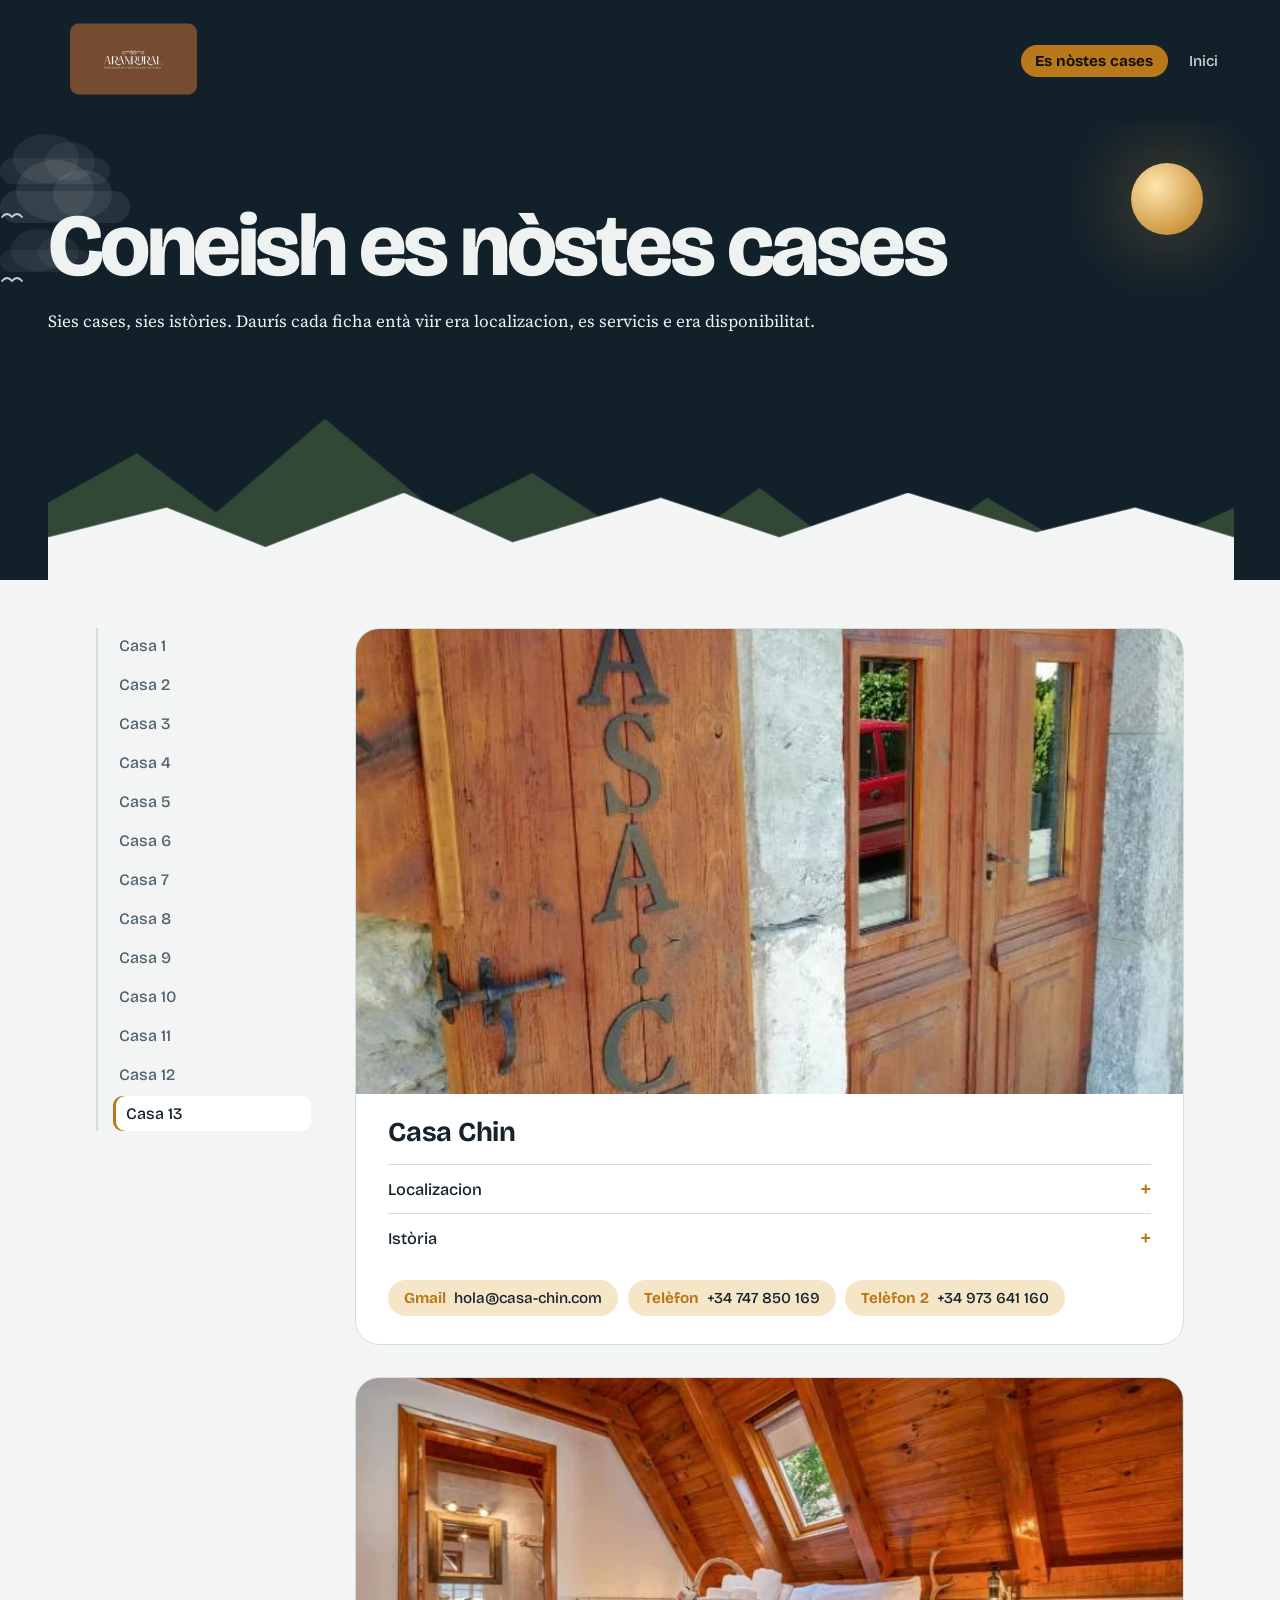
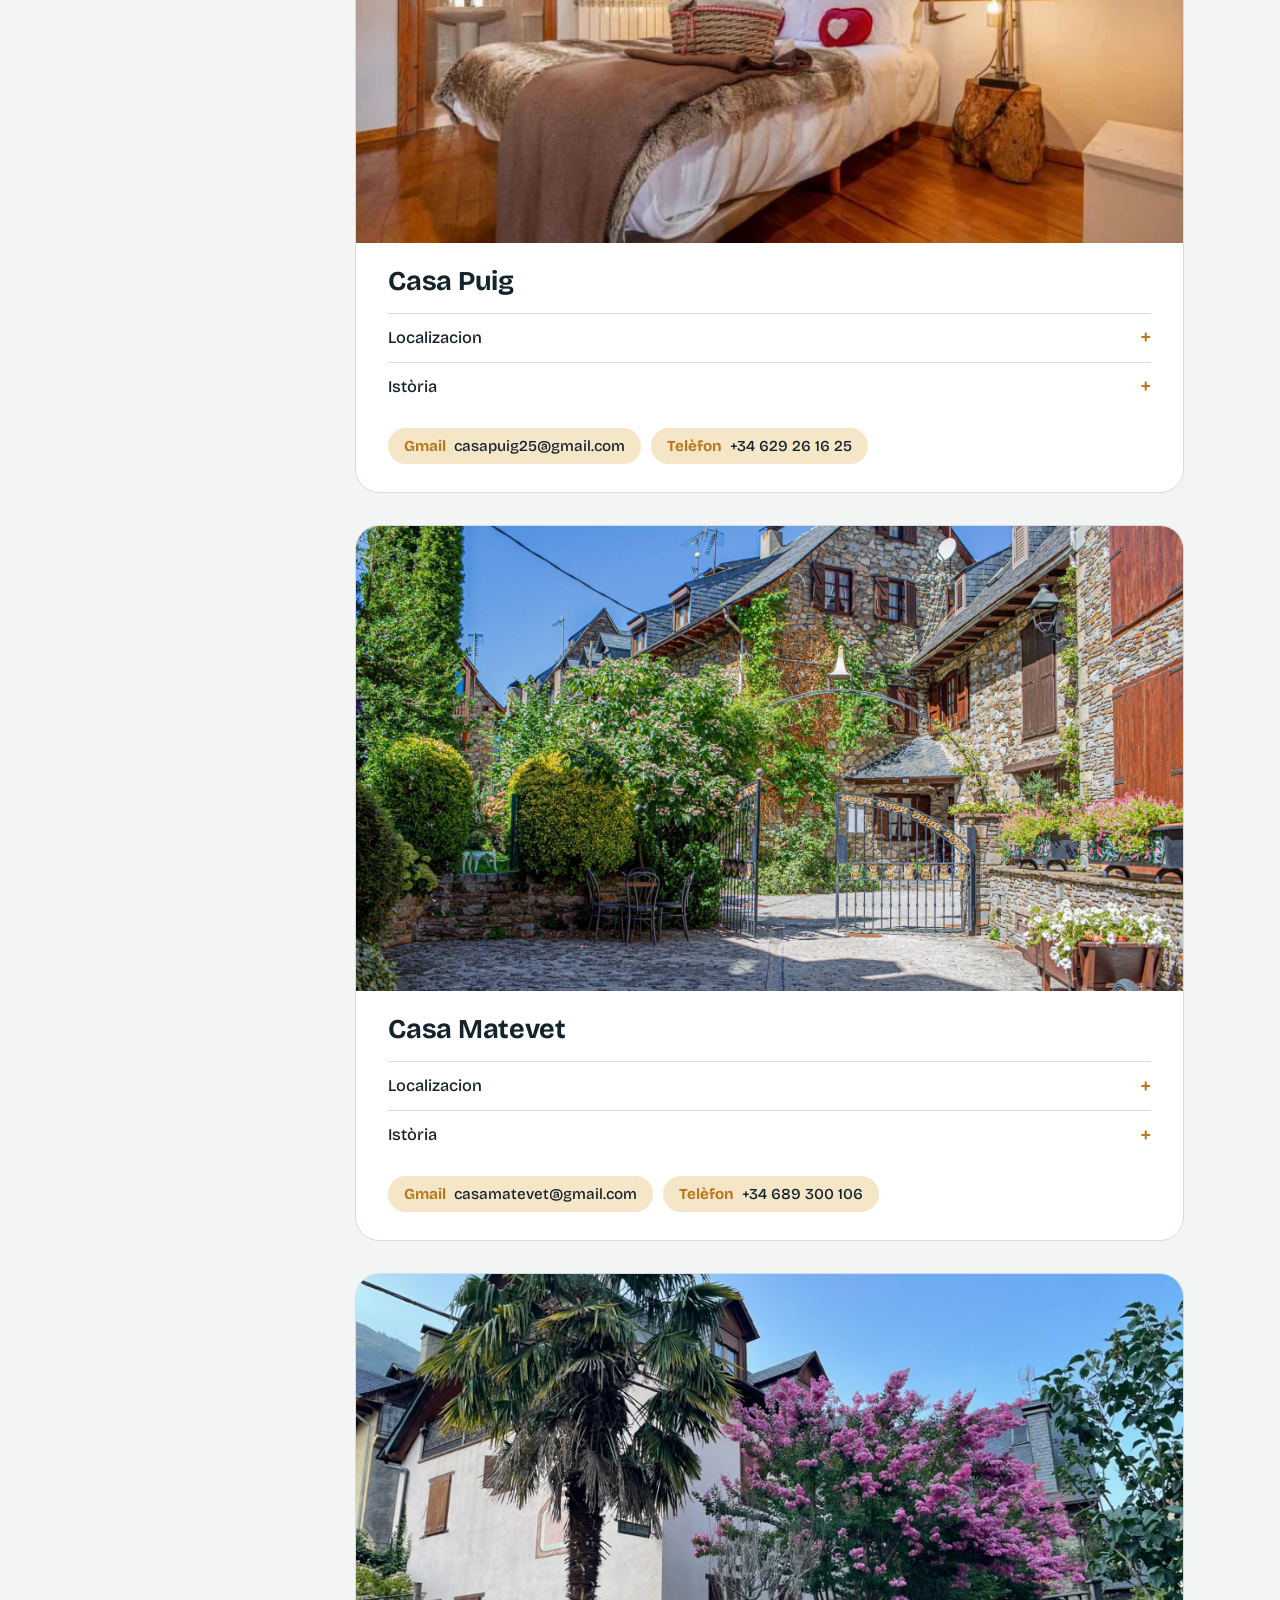
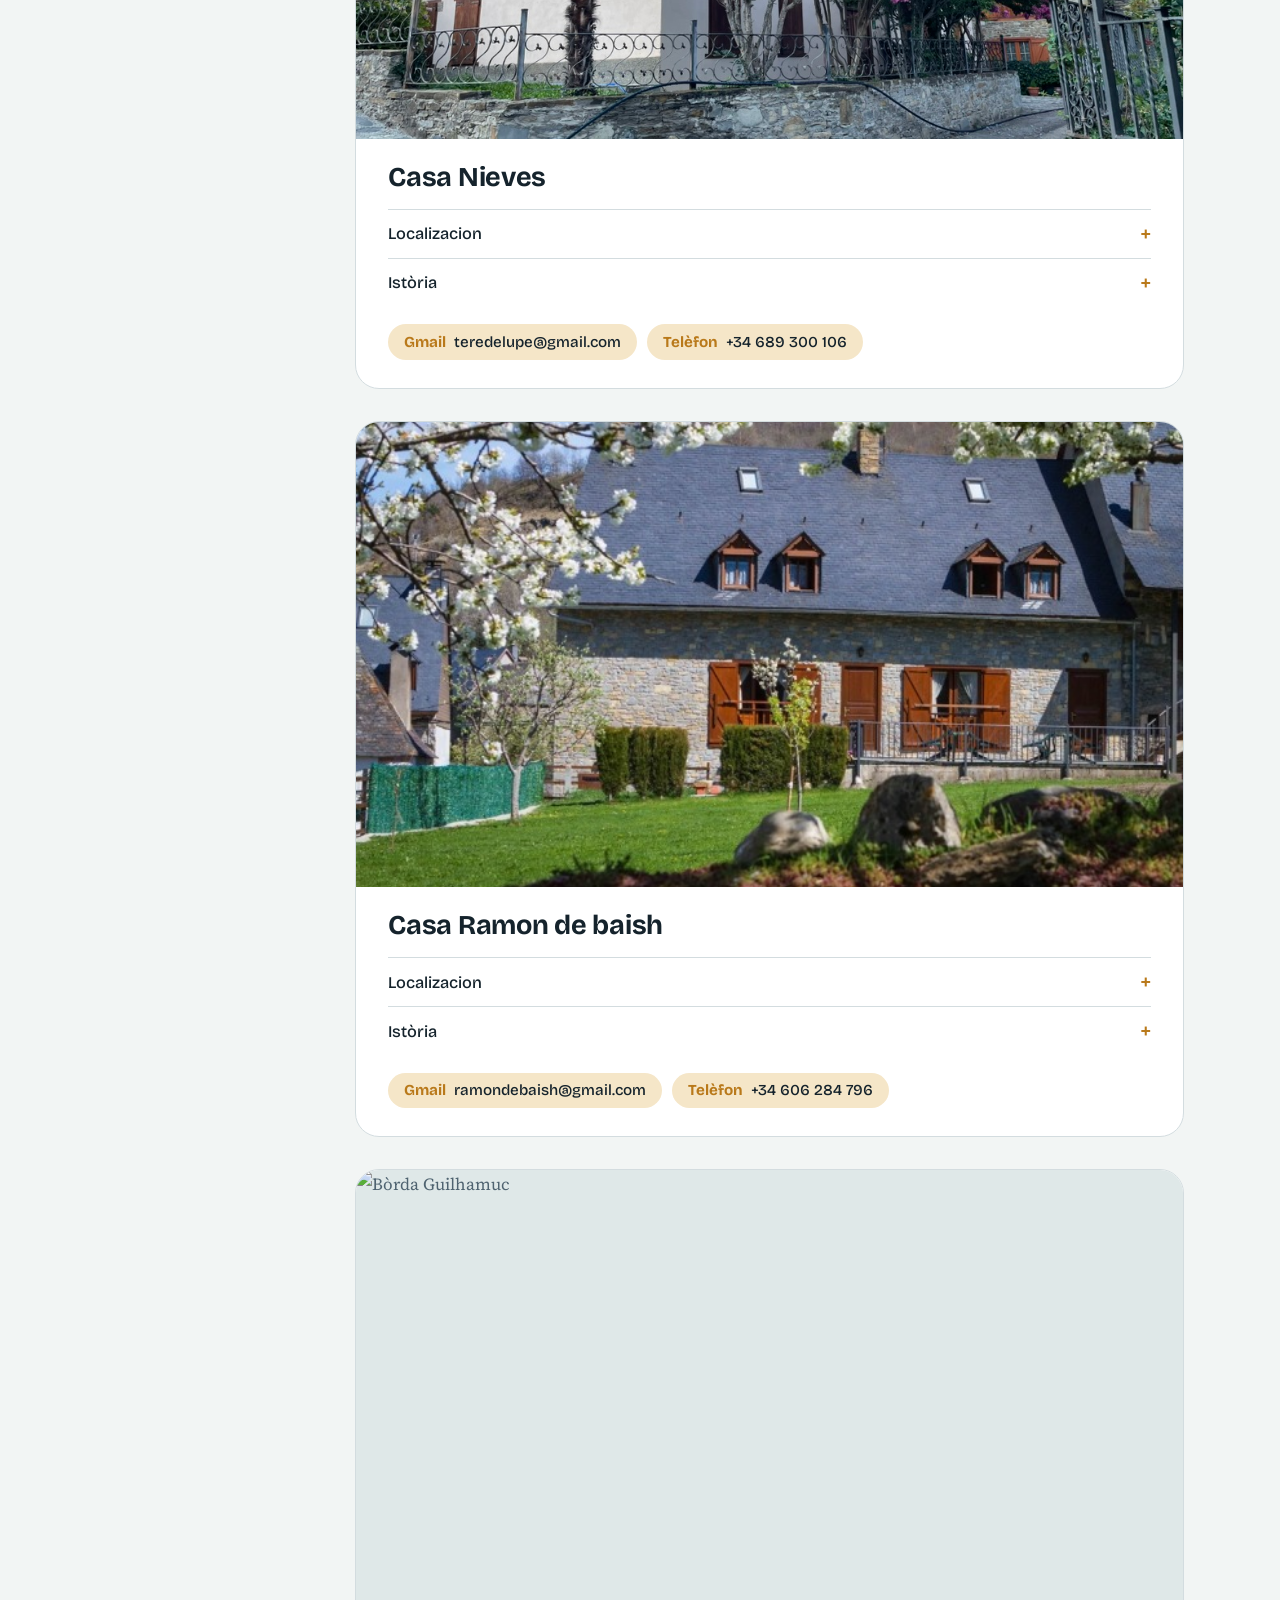
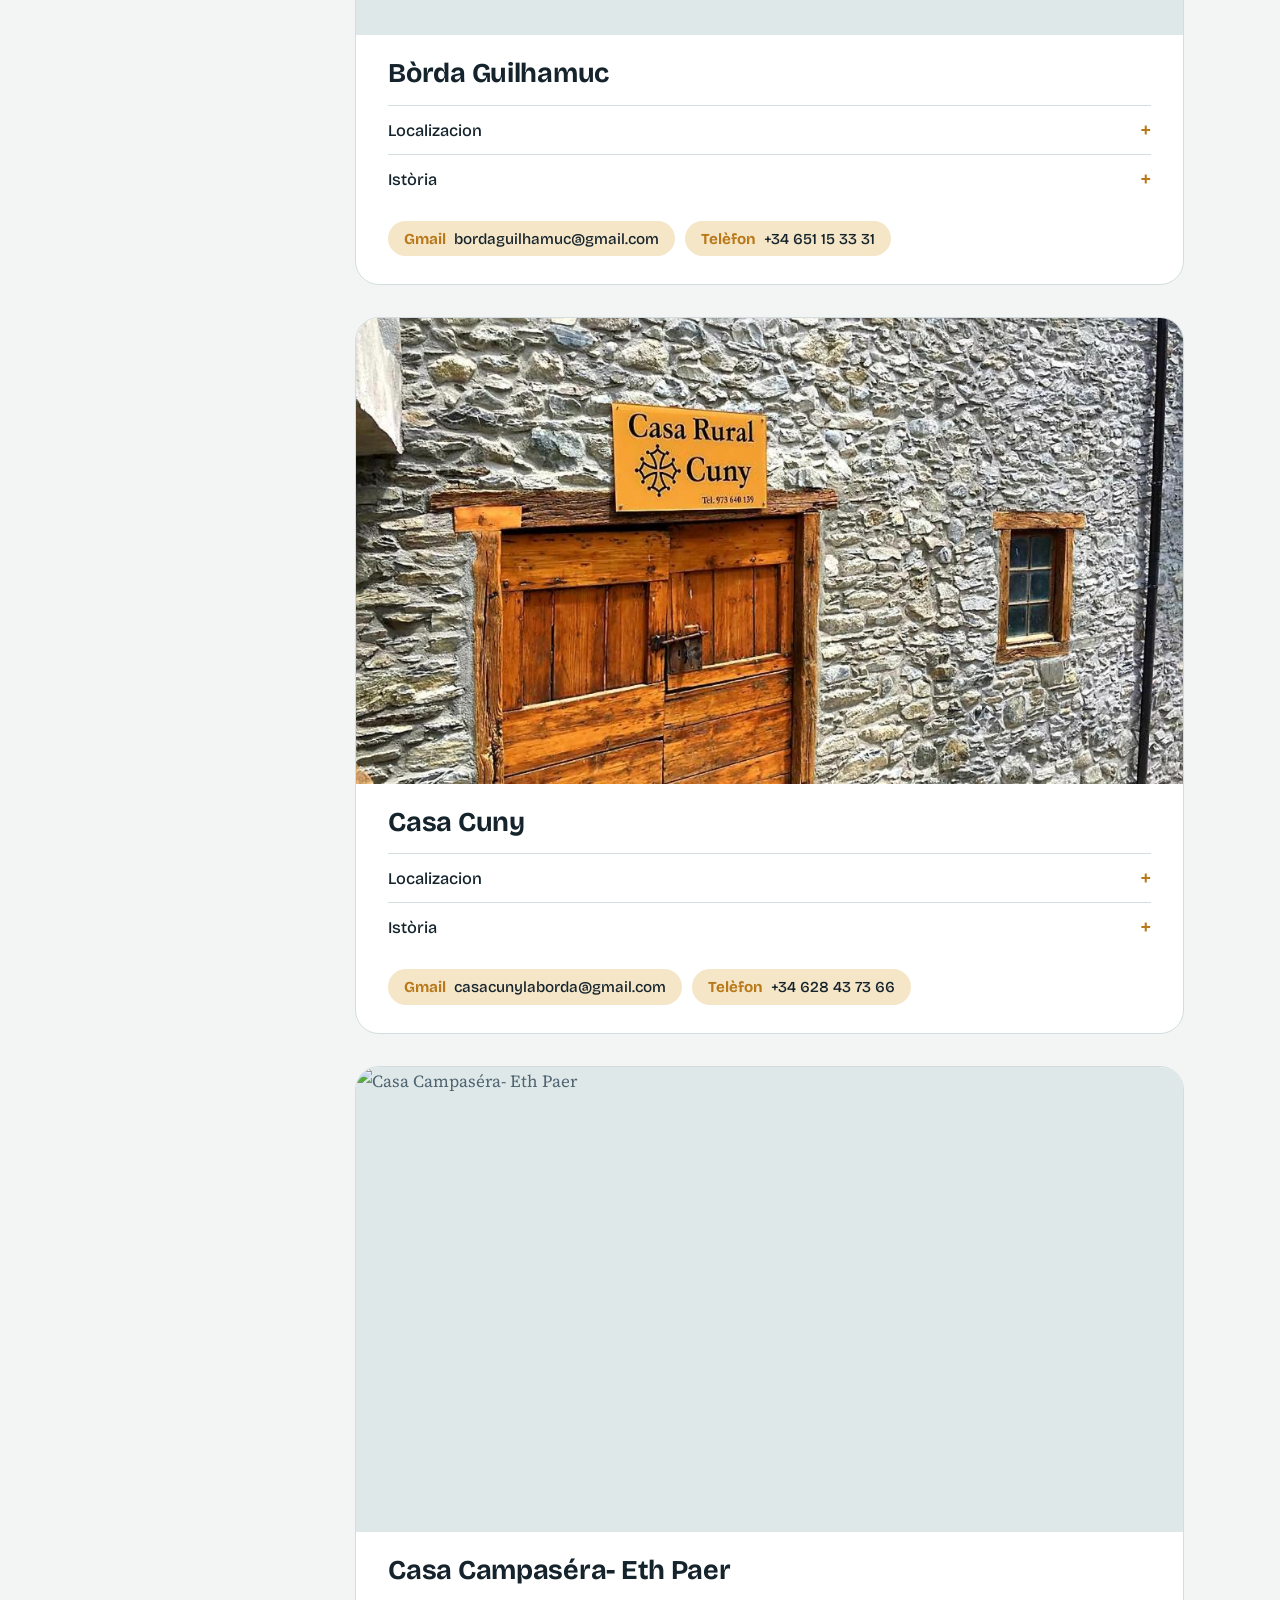
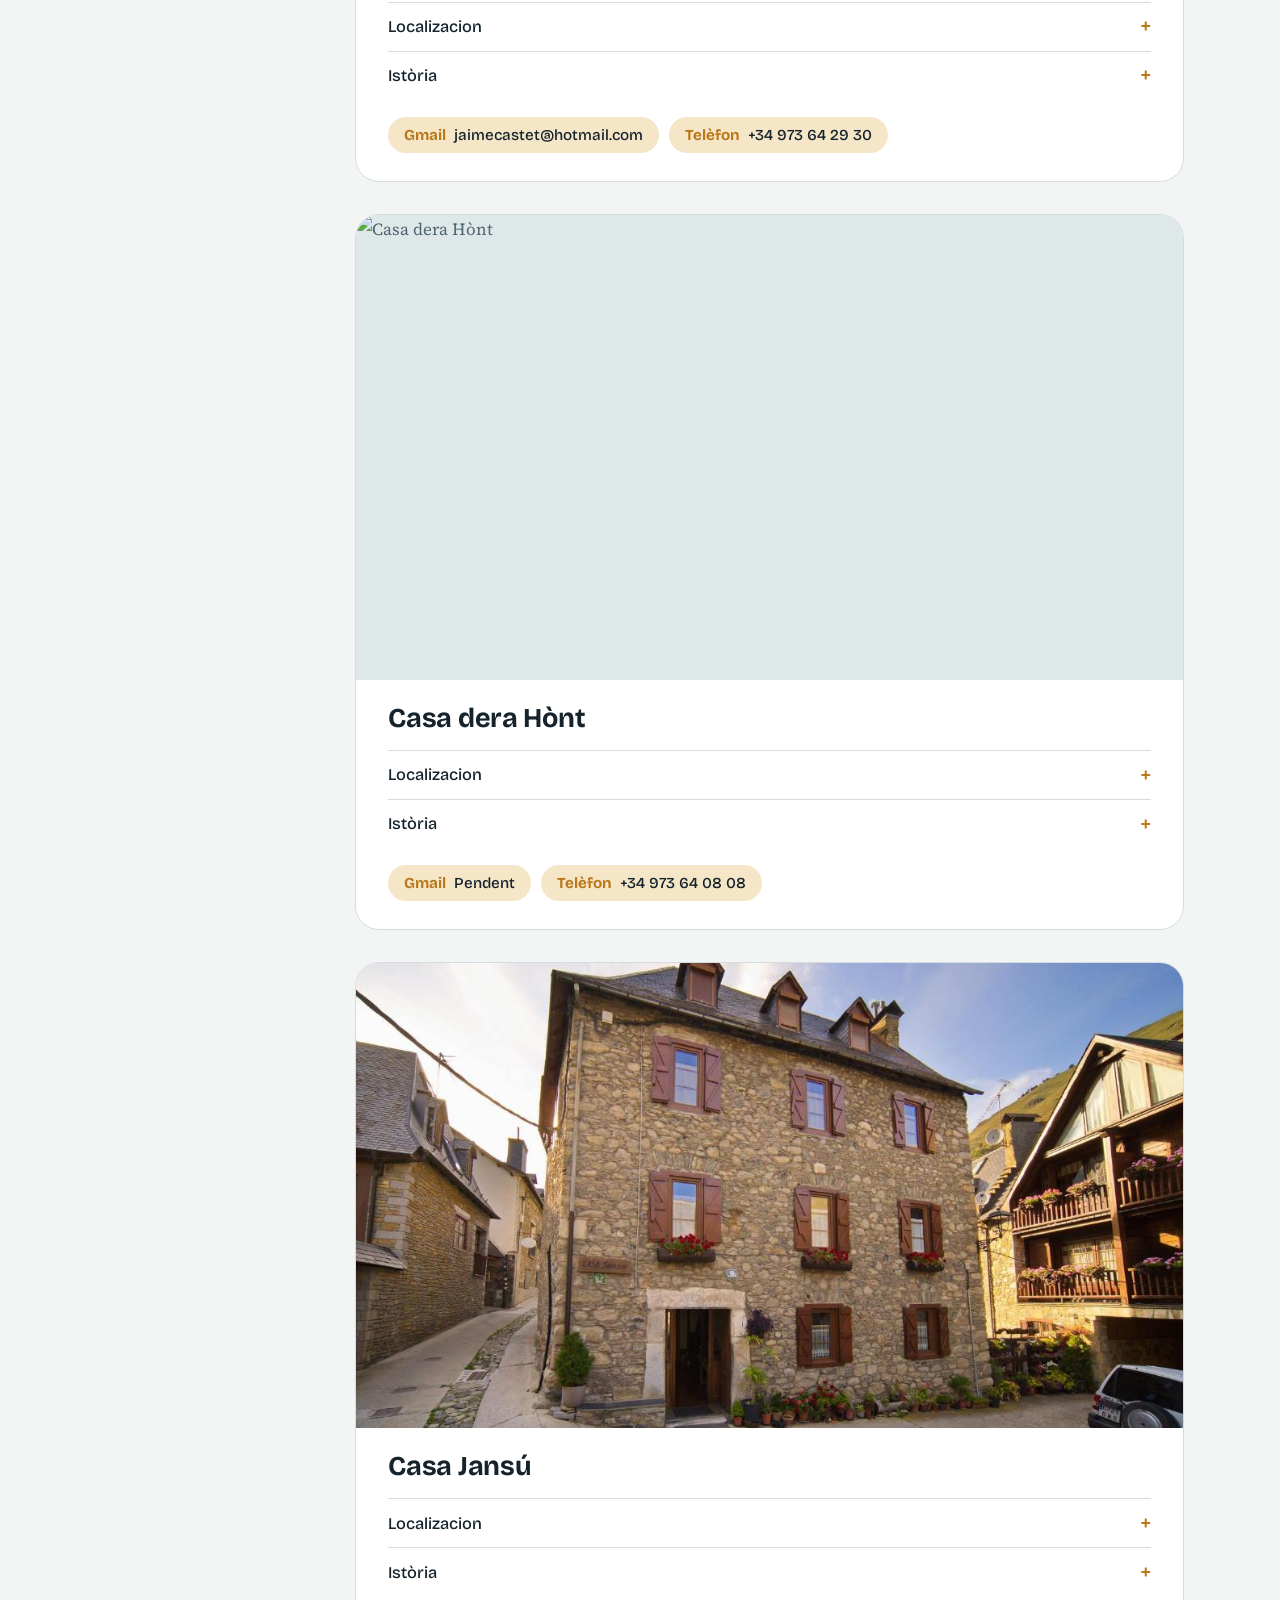
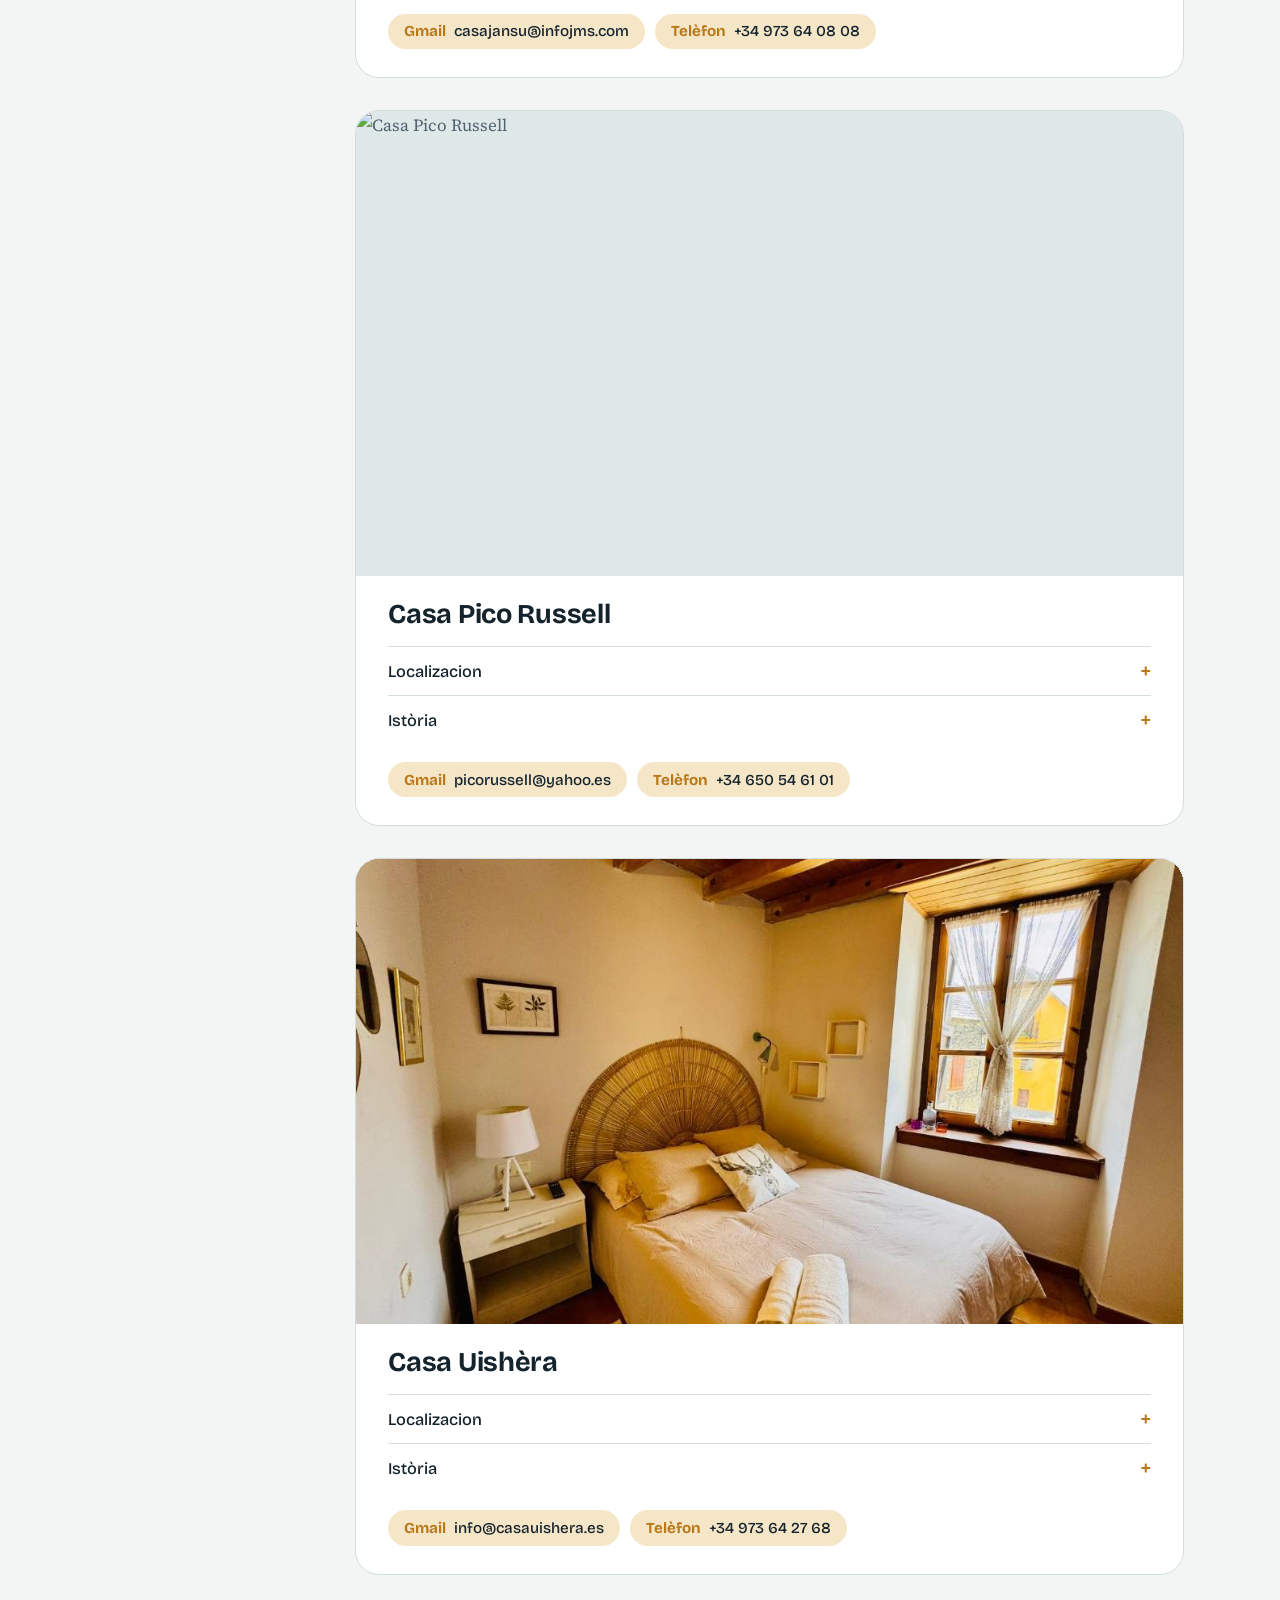
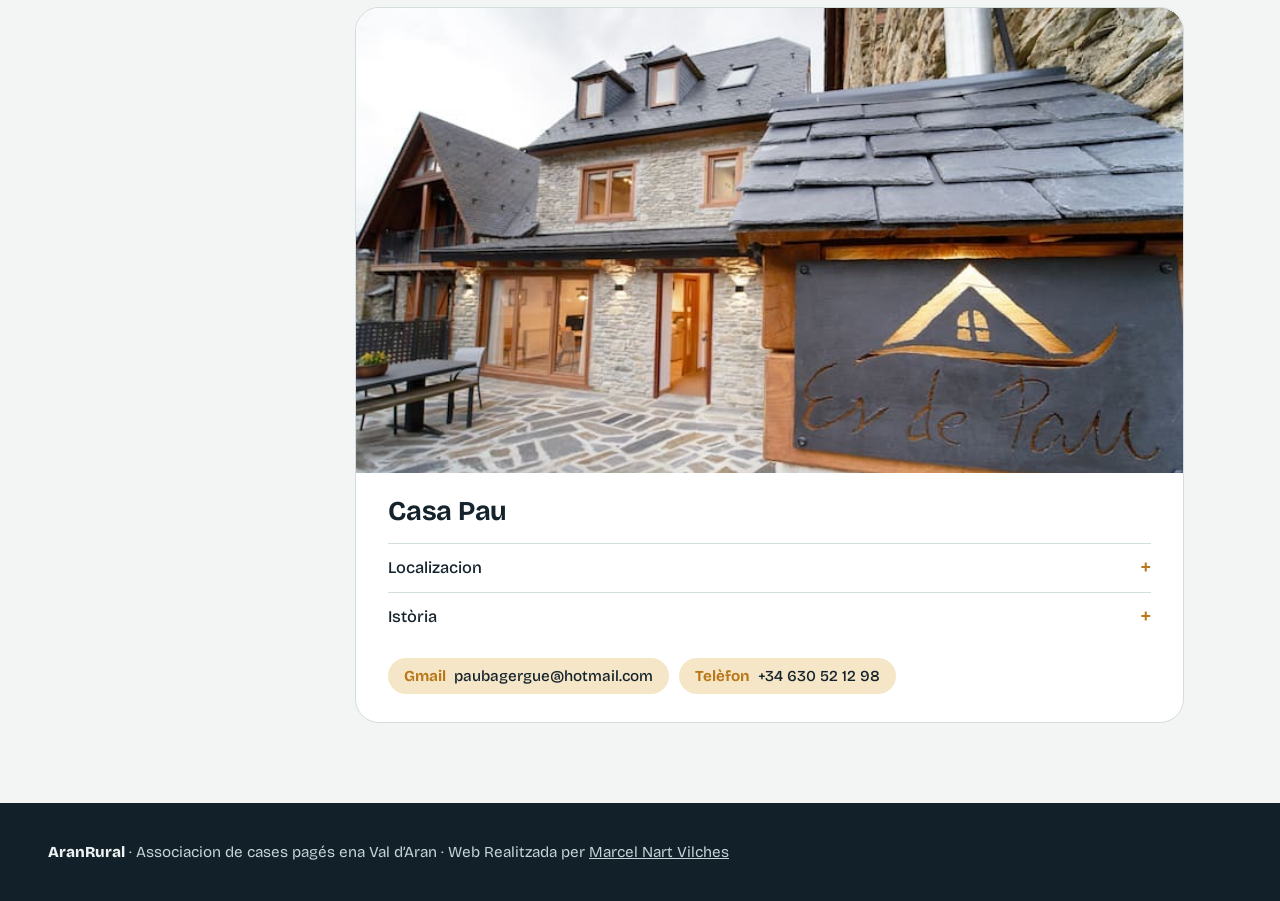
==== commit 166cc0b0: "Add files via upload" ====
--- a/cases.html
+++ b/cases.html
@@ -7,7 +7,7 @@
 <link rel="preconnect" href="https://fonts.googleapis.com">
 <link rel="preconnect" href="https://fonts.gstatic.com" crossorigin>
 <link href="https://fonts.googleapis.com/css2?family=Bricolage+Grotesque:wght@500;700;800&family=Source+Serif+4:wght@400;600&display=swap" rel="stylesheet">
-<link rel="stylesheet" href="style.css?v=20261103d">
+<link rel="stylesheet" href="style.css?v=20261103f">
 </head>
 <body>
 <header class="bar">
@@ -170,7 +170,7 @@
   </div>
 </div>
 </main>
-<footer><strong>AranRural</strong> · Associacion de cases pagés ena Val d’Aran</footer>
-<script src="anim.js?v=20261103d" defer></script>
+<footer><strong>AranRural</strong> · Associacion de cases pagés ena Val d’Aran · Web Realitzada per <a href="https://mnartv.es">Marcel Nart Vilches</a></footer>
+<script src="anim.js?v=20261103f" defer></script>
 </body>
 </html> 
--- a/style.css
+++ b/style.css
@@ -27,7 +27,7 @@
 .hero.small{padding-top:clamp(3rem,8vw,5rem)}
 .hero h1{margin:0;font:800 clamp(3.4rem,15vw,11rem)/.9 var(--display);letter-spacing:-.04em}
 .hero.small h1{font-size:clamp(2.4rem,8vw,5.5rem);line-height:1}
-.hero-logo{margin:1.5rem auto 0;width:clamp(6rem,20vw,16rem);display:block;animation:popIn .6s 1s cubic-bezier(.2,.9,.3,1.6) backwards}
+.hero-logo{margin:1.5rem auto 0;width:clamp(16rem,45vw,52rem);display:block;animation:popIn .6s 1s cubic-bezier(.2,.9,.3,1.6) backwards}
 .hero svg{display:block;width:calc(100% + 2px);height:auto;margin-top:3rem;margin-bottom:-1px}
 .cta{display:inline-block;margin-top:1.75rem;padding:.85rem 1.5rem;border-radius:99px;background:var(--larch);color:#111;font:700 1rem var(--display);text-decoration:none}
 .cta:hover{filter:brightness(1.08)}
@@ -148,7 +148,7 @@
 .hero h1 span{animation:hue 6s ease-in-out infinite alternate}
 @keyframes fadeUp{from{opacity:0;transform:translateY(24px)}to{opacity:1;transform:none}}
 @keyframes popIn{from{opacity:0;transform:scale(.7)}to{opacity:1;transform:none}}
-.hero-logo{display:block;margin:1.5rem auto 0;width:clamp(12rem,35vw,40rem);animation:popIn .6s 1s cubic-bezier(.2,.9,.3,1.6) backwards}
+.hero-logo{display:block;margin:1.5rem auto 0;width:clamp(16rem,45vw,52rem);animation:popIn .6s 1s cubic-bezier(.2,.9,.3,1.6) backwards}
 .hero p{animation:fadeUp .8s .7s backwards}
 .hero>svg{transform:translateY(calc(var(--py,0) * .22px))}
 .hero>svg path{transform-box:fill-box;animation:rise 1s cubic-bezier(.2,.8,.2,1) both}
@@ -207,3 +207,9 @@
 @media (max-width:820px){
   .index a:hover,.index a.active{transform:translateY(-2px);box-shadow:0 6px 14px -8px #0a121733}
 }
+
+/* — al pasar el cursor, la tarjeta crece para mostrar la foto completa — */
+.casa .frame{transition:aspect-ratio .45s cubic-bezier(.2,.8,.25,1)}
+.casa .frame:hover{aspect-ratio:var(--ar,16/9)}
+.casa .frame:hover img{transform:none}
+@media (prefers-reduced-motion:reduce){.casa .frame{transition:none}}
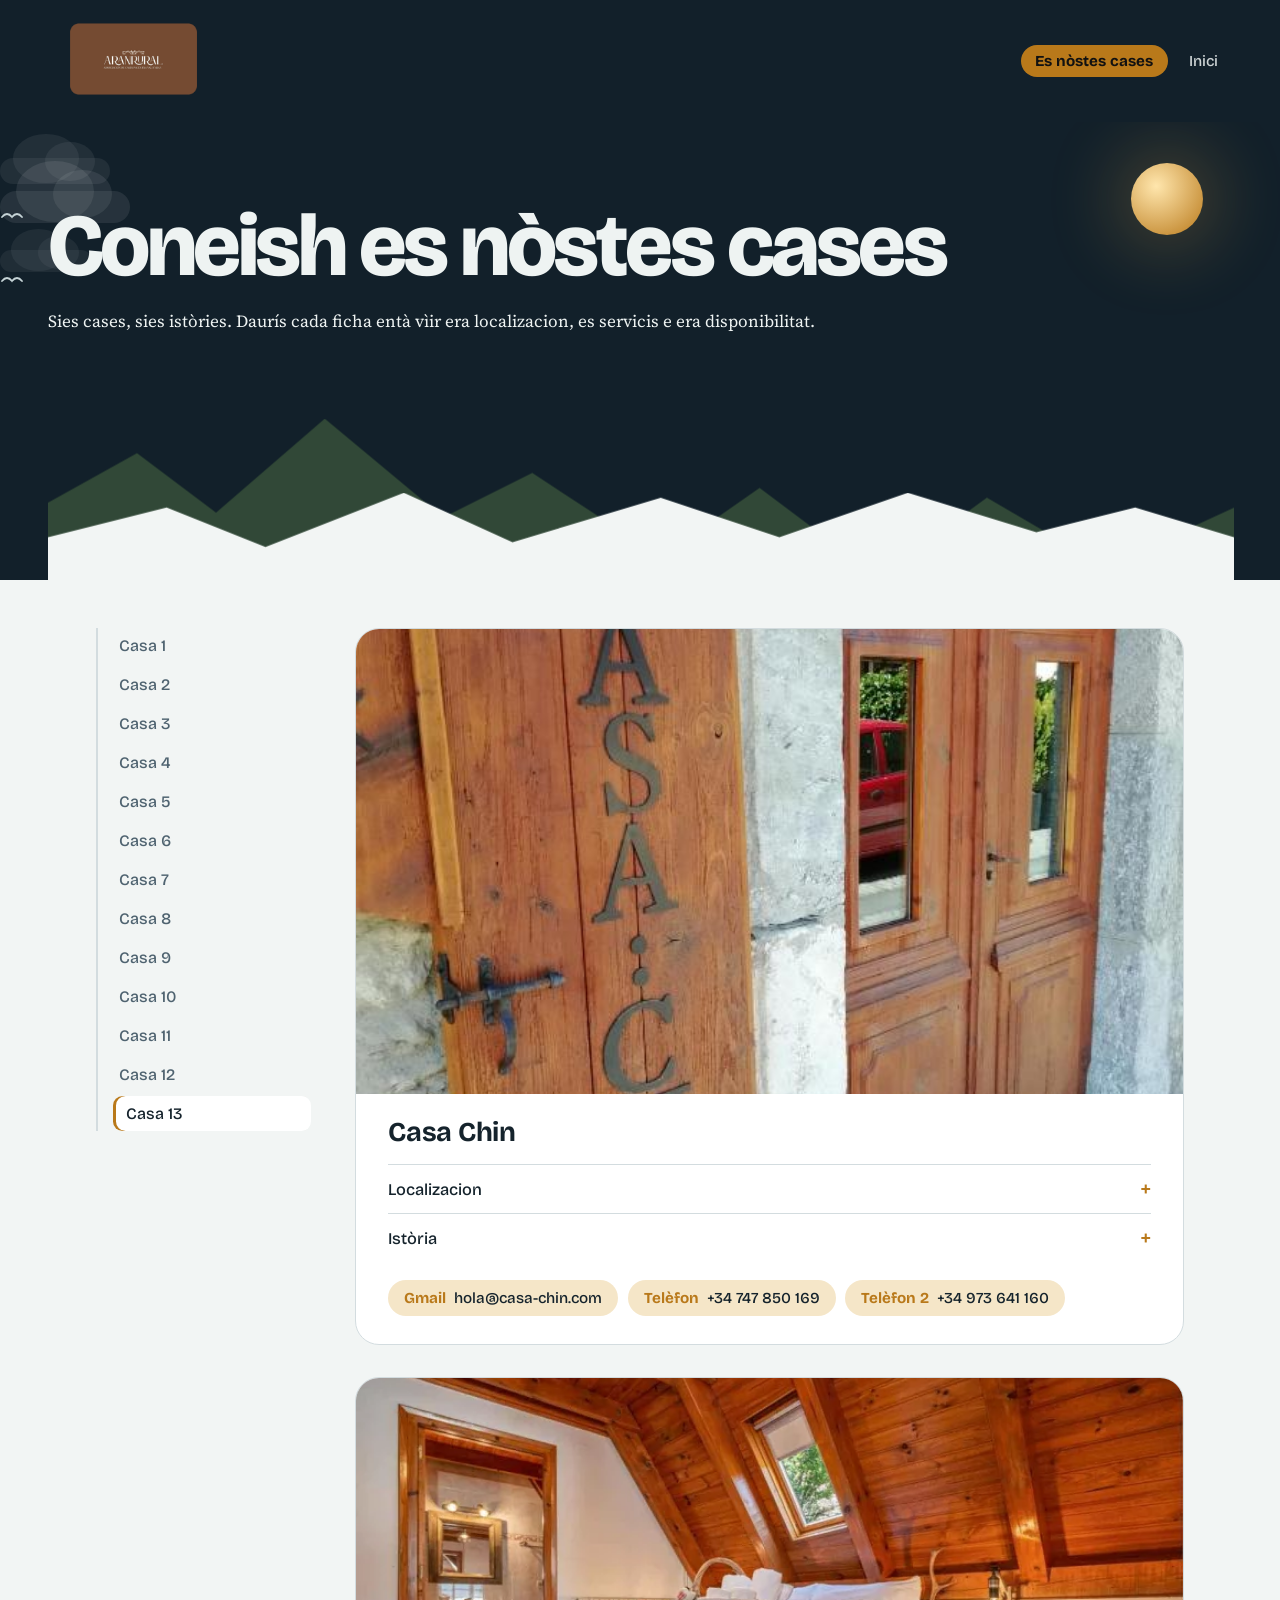
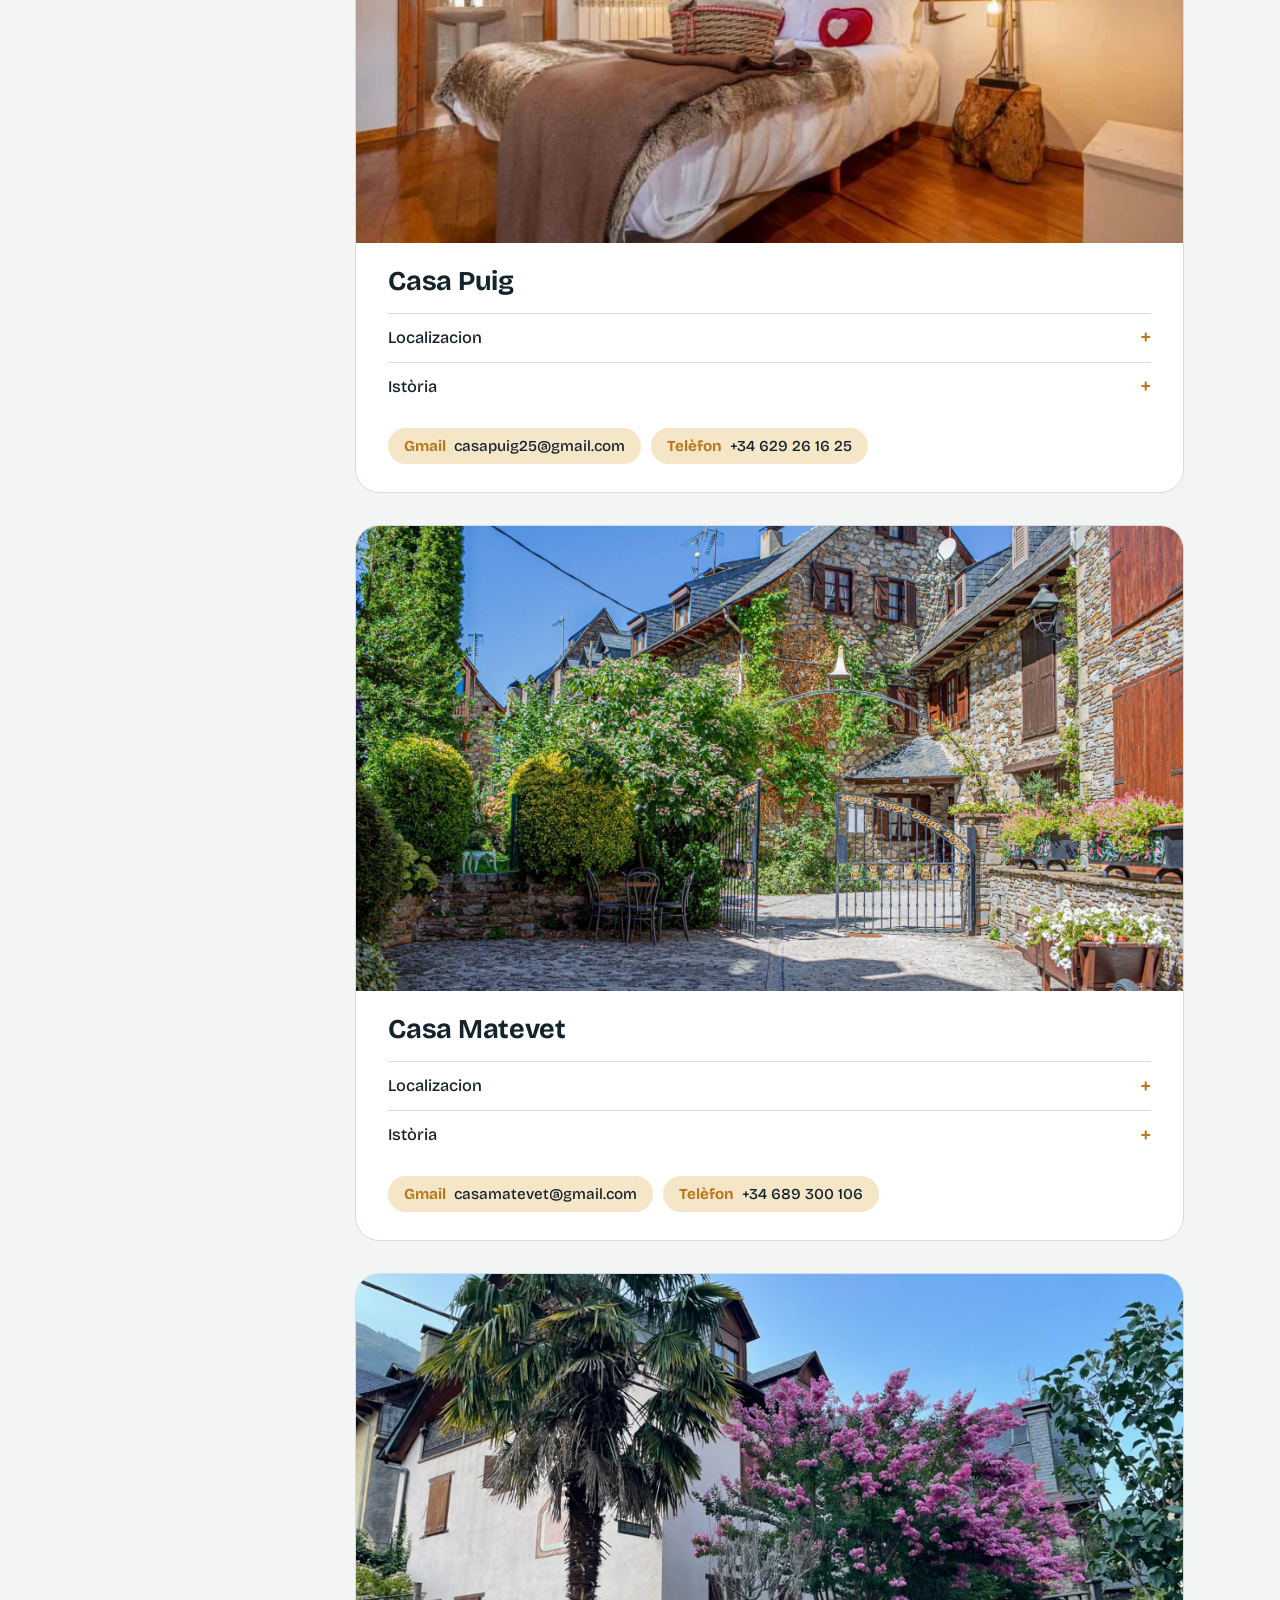
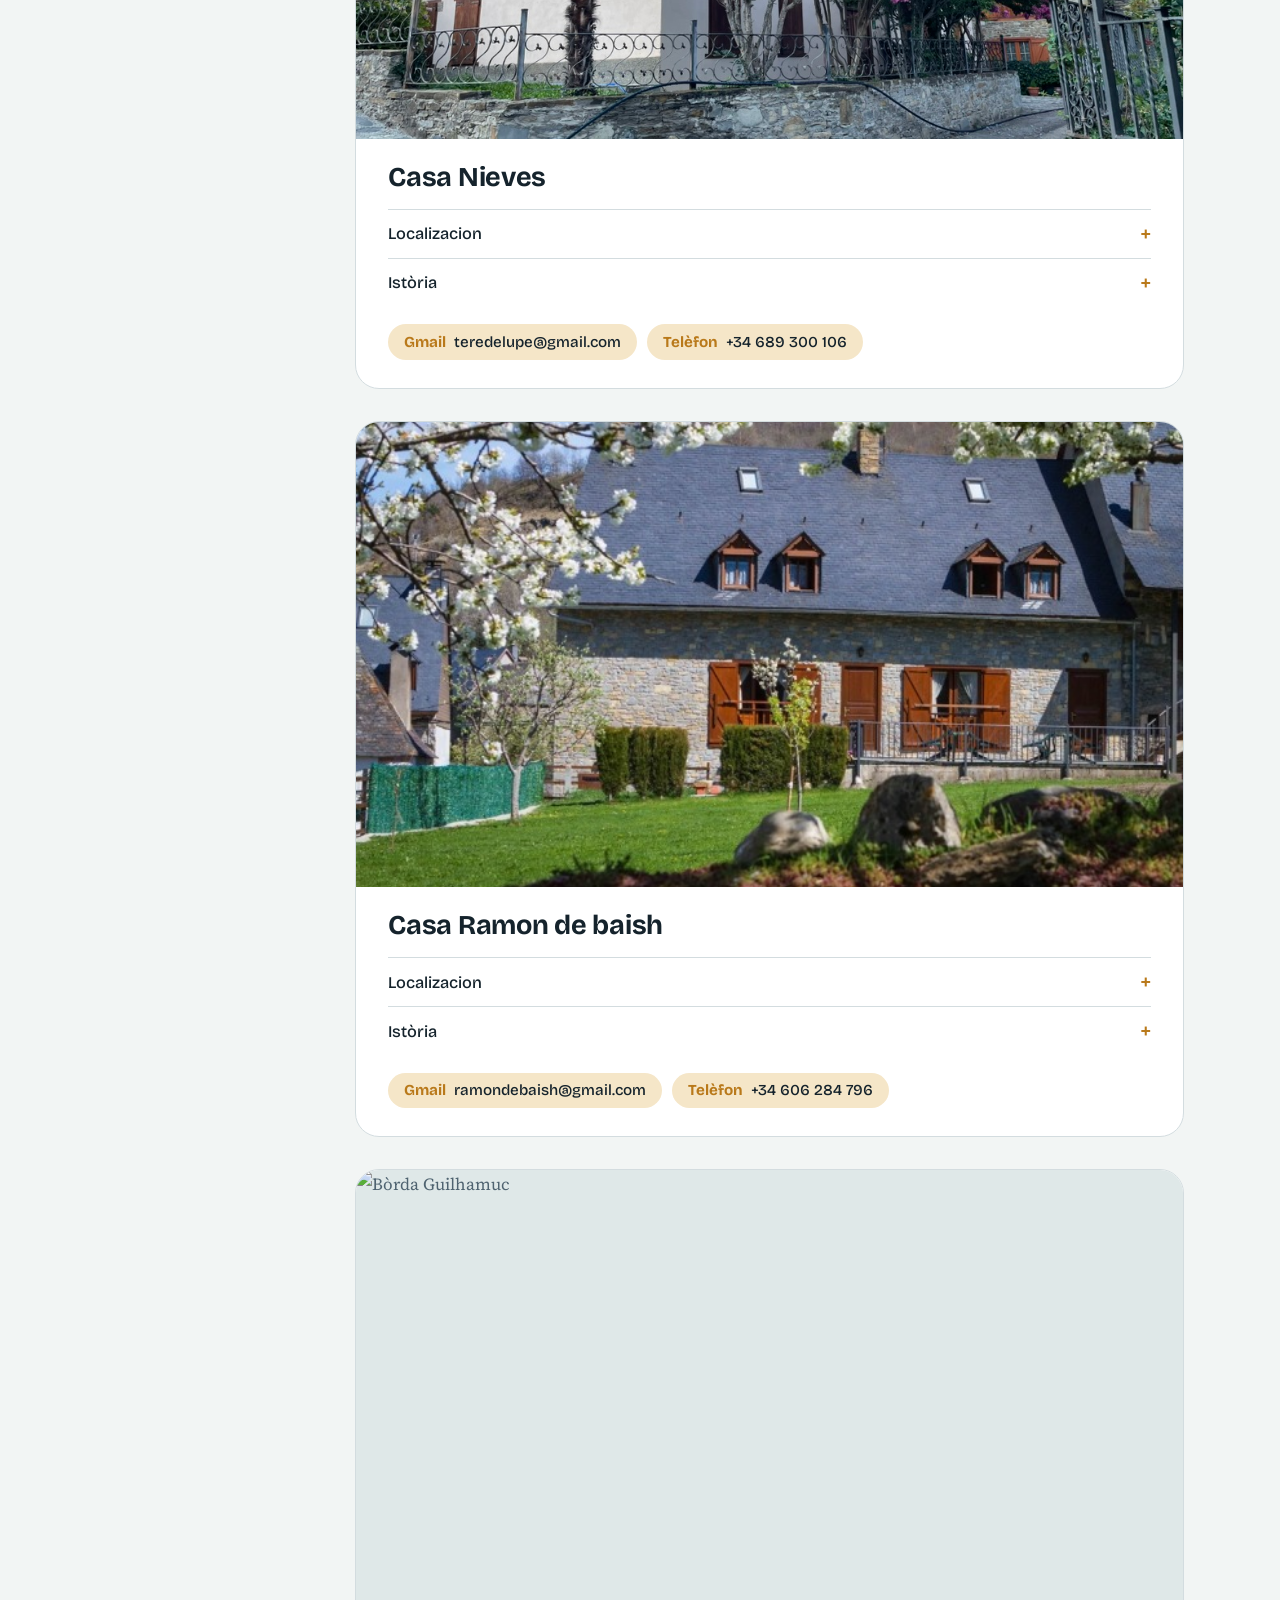
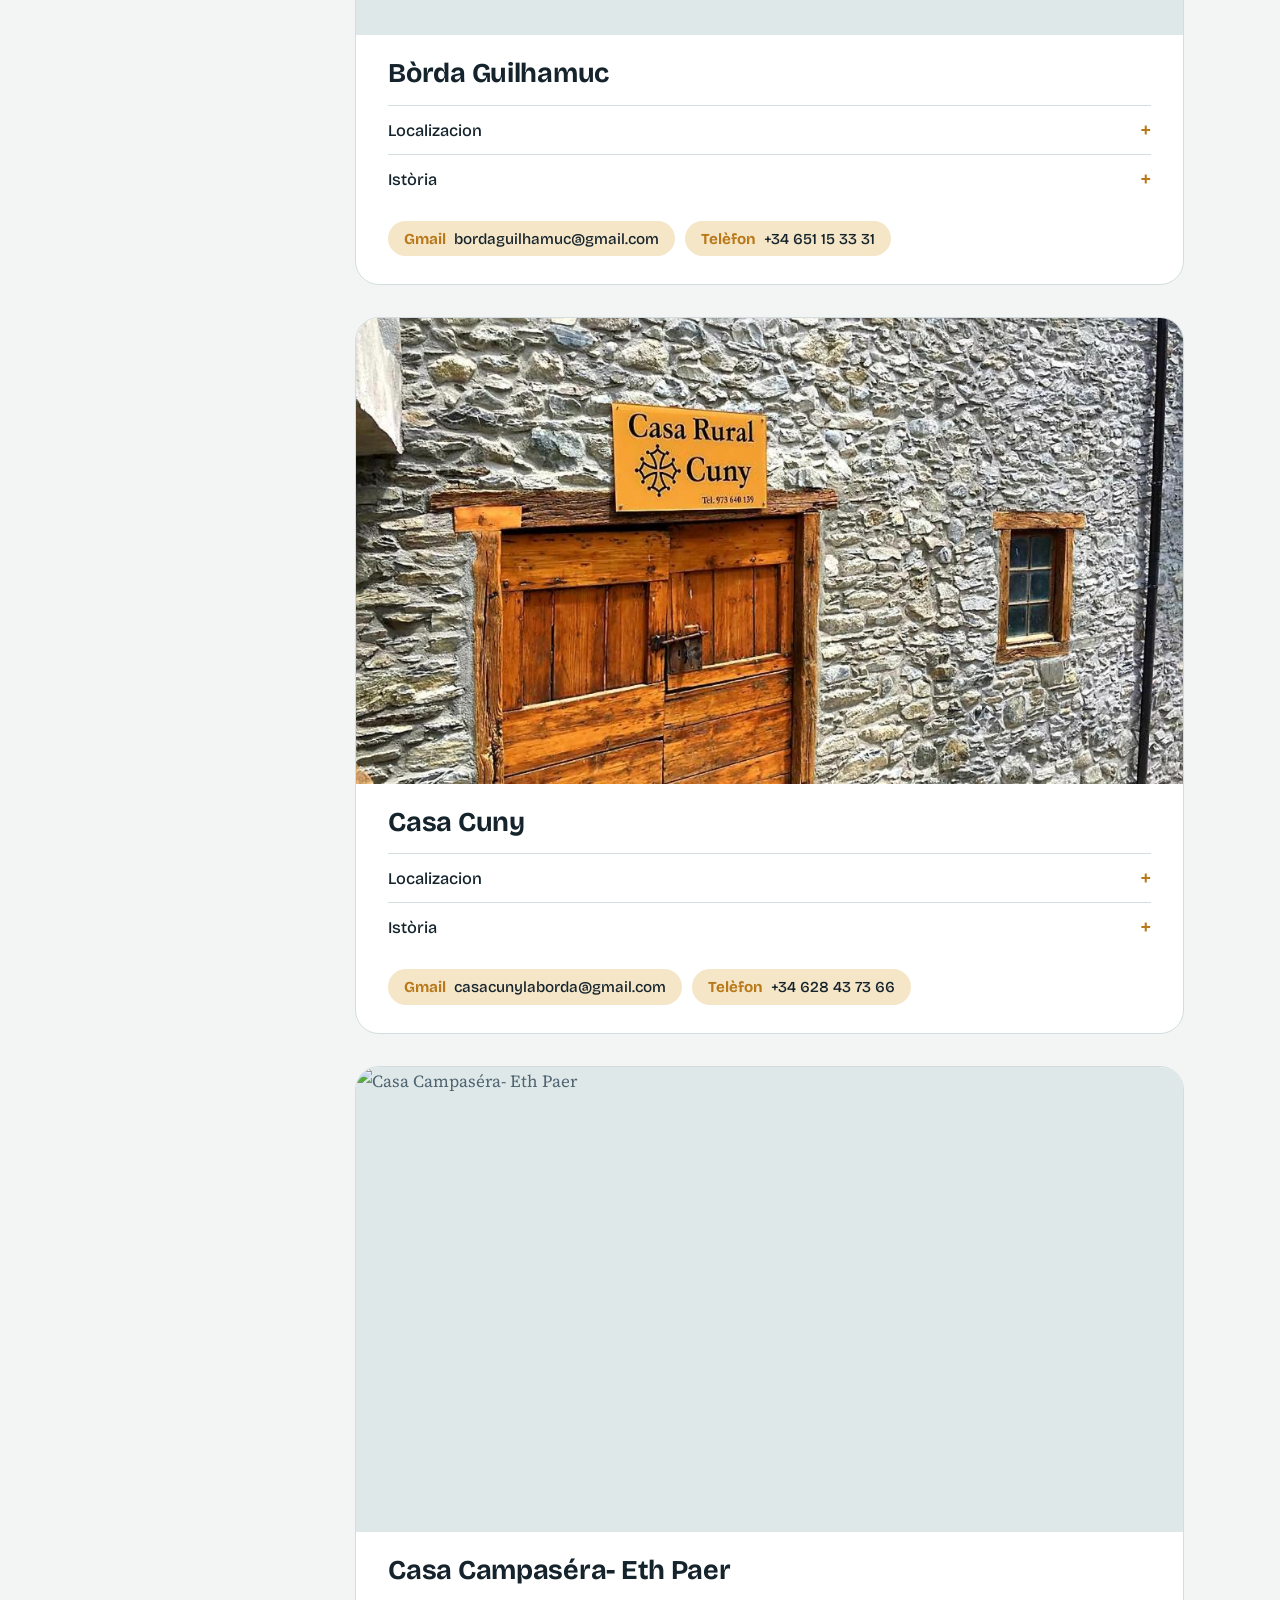
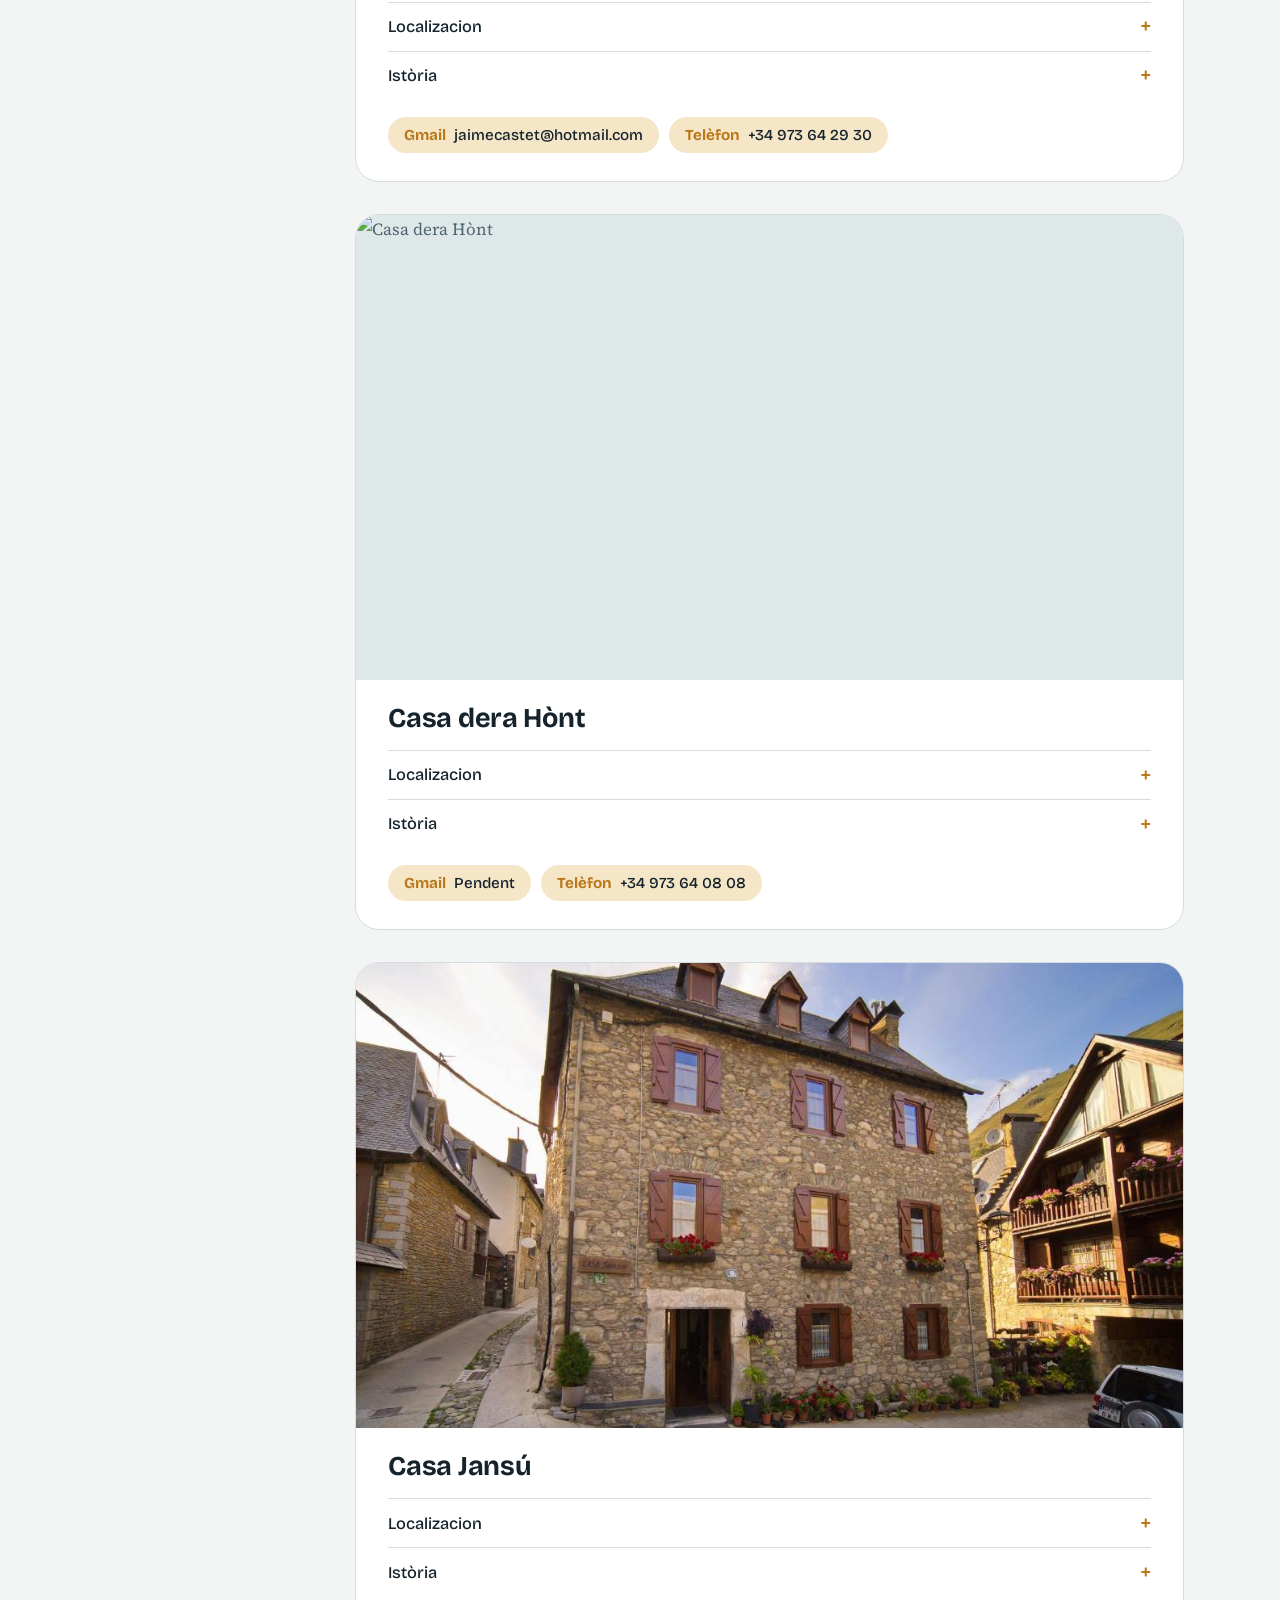
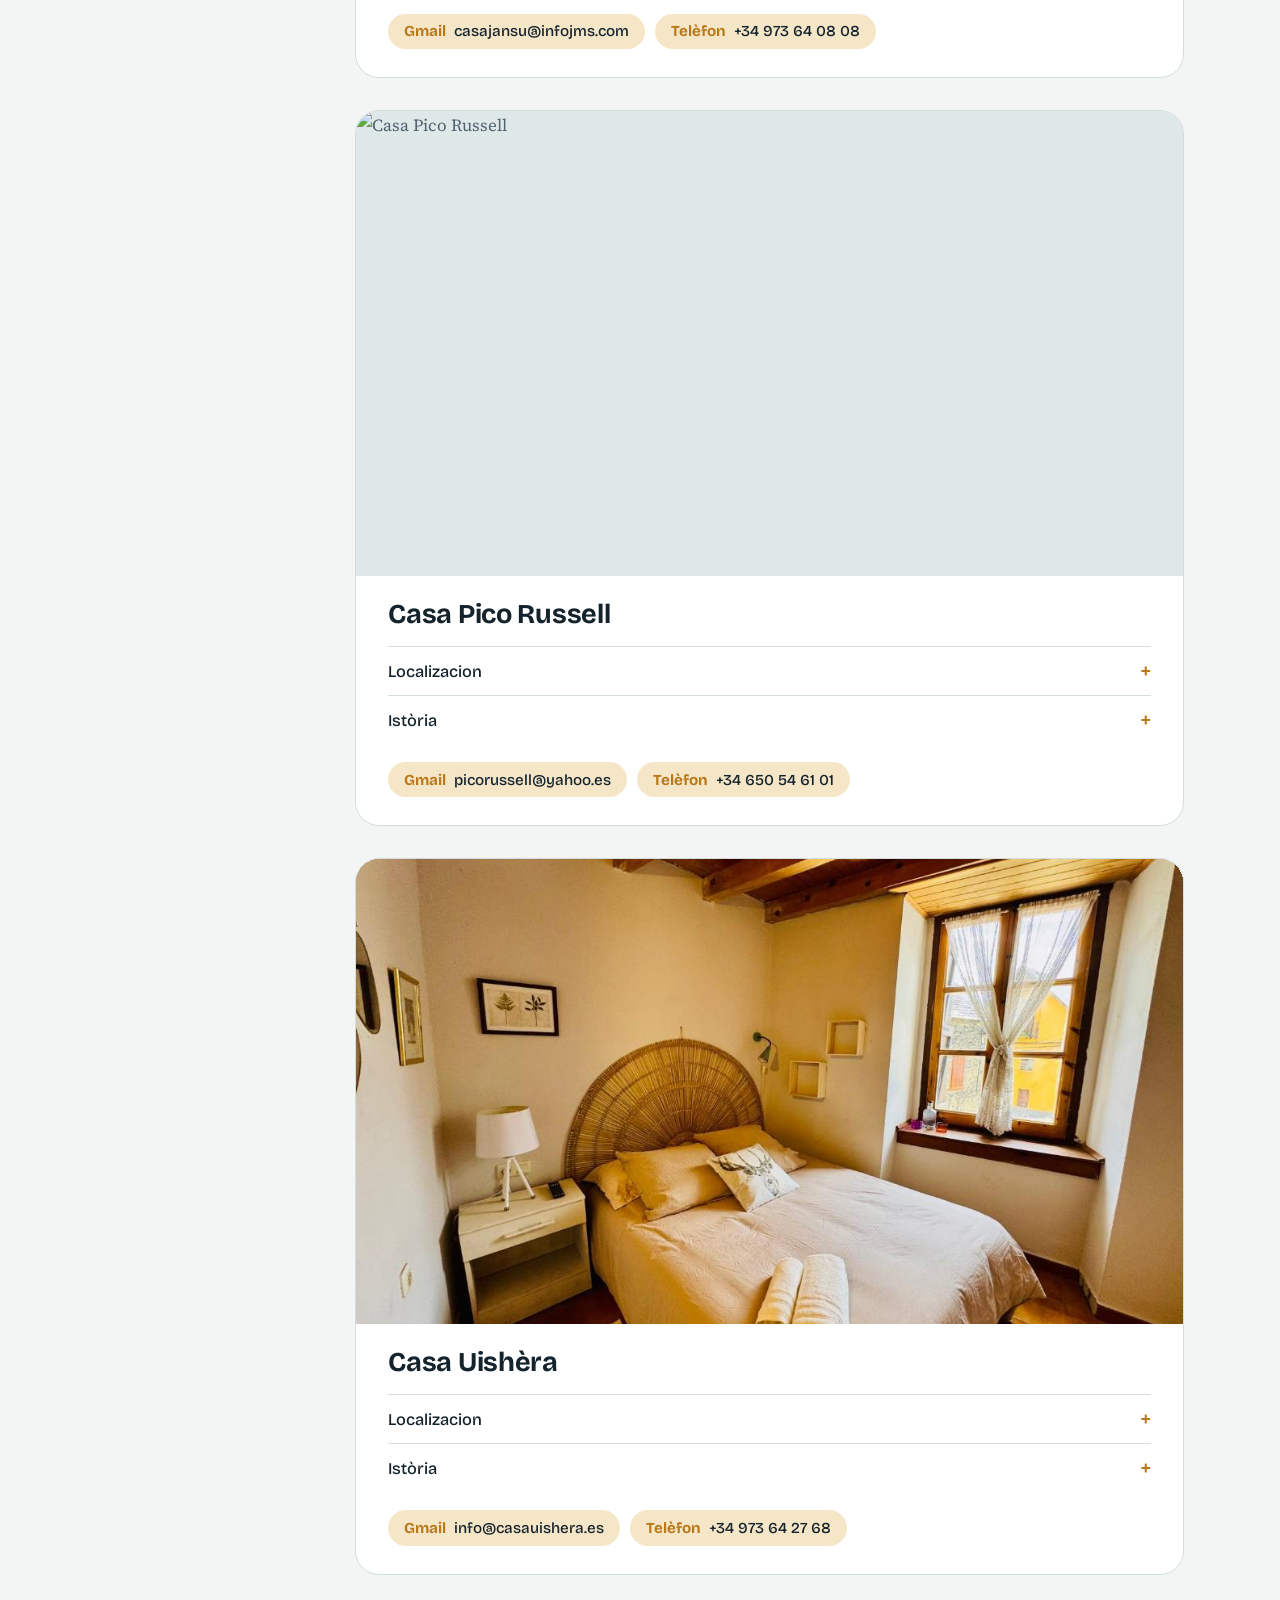
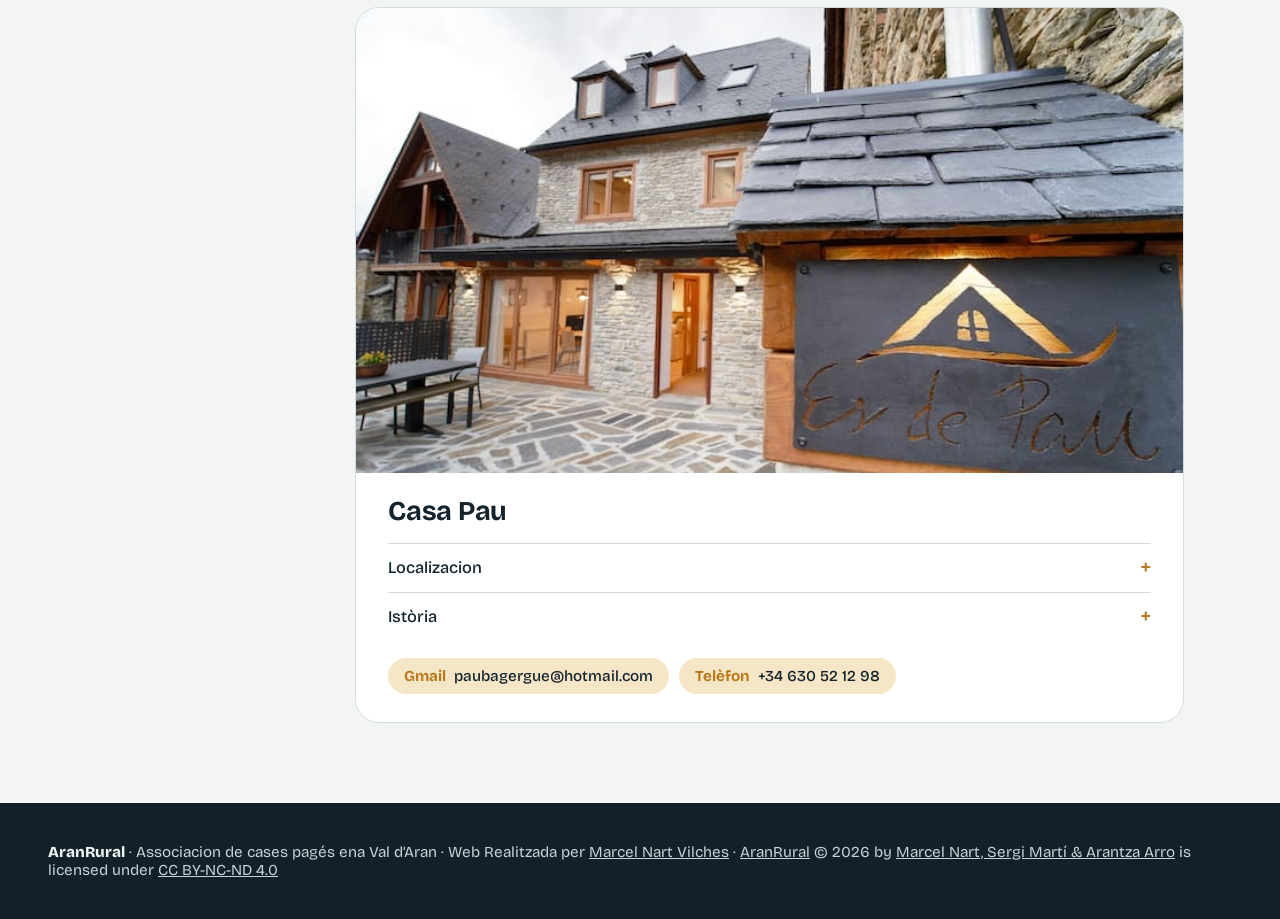
==== commit a299720c: "Add files via upload" ====
--- a/cases.html
+++ b/cases.html
@@ -170,7 +170,7 @@
   </div>
 </div>
 </main>
-<footer><strong>AranRural</strong> · Associacion de cases pagés ena Val d’Aran · Web Realitzada per <a href="https://mnartv.es">Marcel Nart Vilches</a></footer>
+<footer><strong>AranRural</strong> · Associacion de cases pagés ena Val d’Aran · Web Realitzada per <a href="https://mnartv.es">Marcel Nart Vilches</a> · <a href="https://ruralaran.vercel.app">AranRural</a> © 2026 by <a href="https://example.com">Marcel Nart, Sergi Martí &amp; Arantza Arro</a> is licensed under <a href="https://creativecommons.org/licenses/by-nc-nd/4.0/">CC BY-NC-ND 4.0</a><img src="https://mirrors.creativecommons.org/presskit/icons/cc.svg" alt="" style="max-width: 1em;max-height:1em;margin-left: .2em;"><img src="https://mirrors.creativecommons.org/presskit/icons/by.svg" alt="" style="max-width: 1em;max-height:1em;margin-left: .2em;"><img src="https://mirrors.creativecommons.org/presskit/icons/nc.svg" alt="" style="max-width: 1em;max-height:1em;margin-left: .2em;"><img src="https://mirrors.creativecommons.org/presskit/icons/nd.svg" alt="" style="max-width: 1em;max-height:1em;margin-left: .2em;"></footer>
 <script src="anim.js?v=20261103f" defer></script>
 </body>
 </html> 
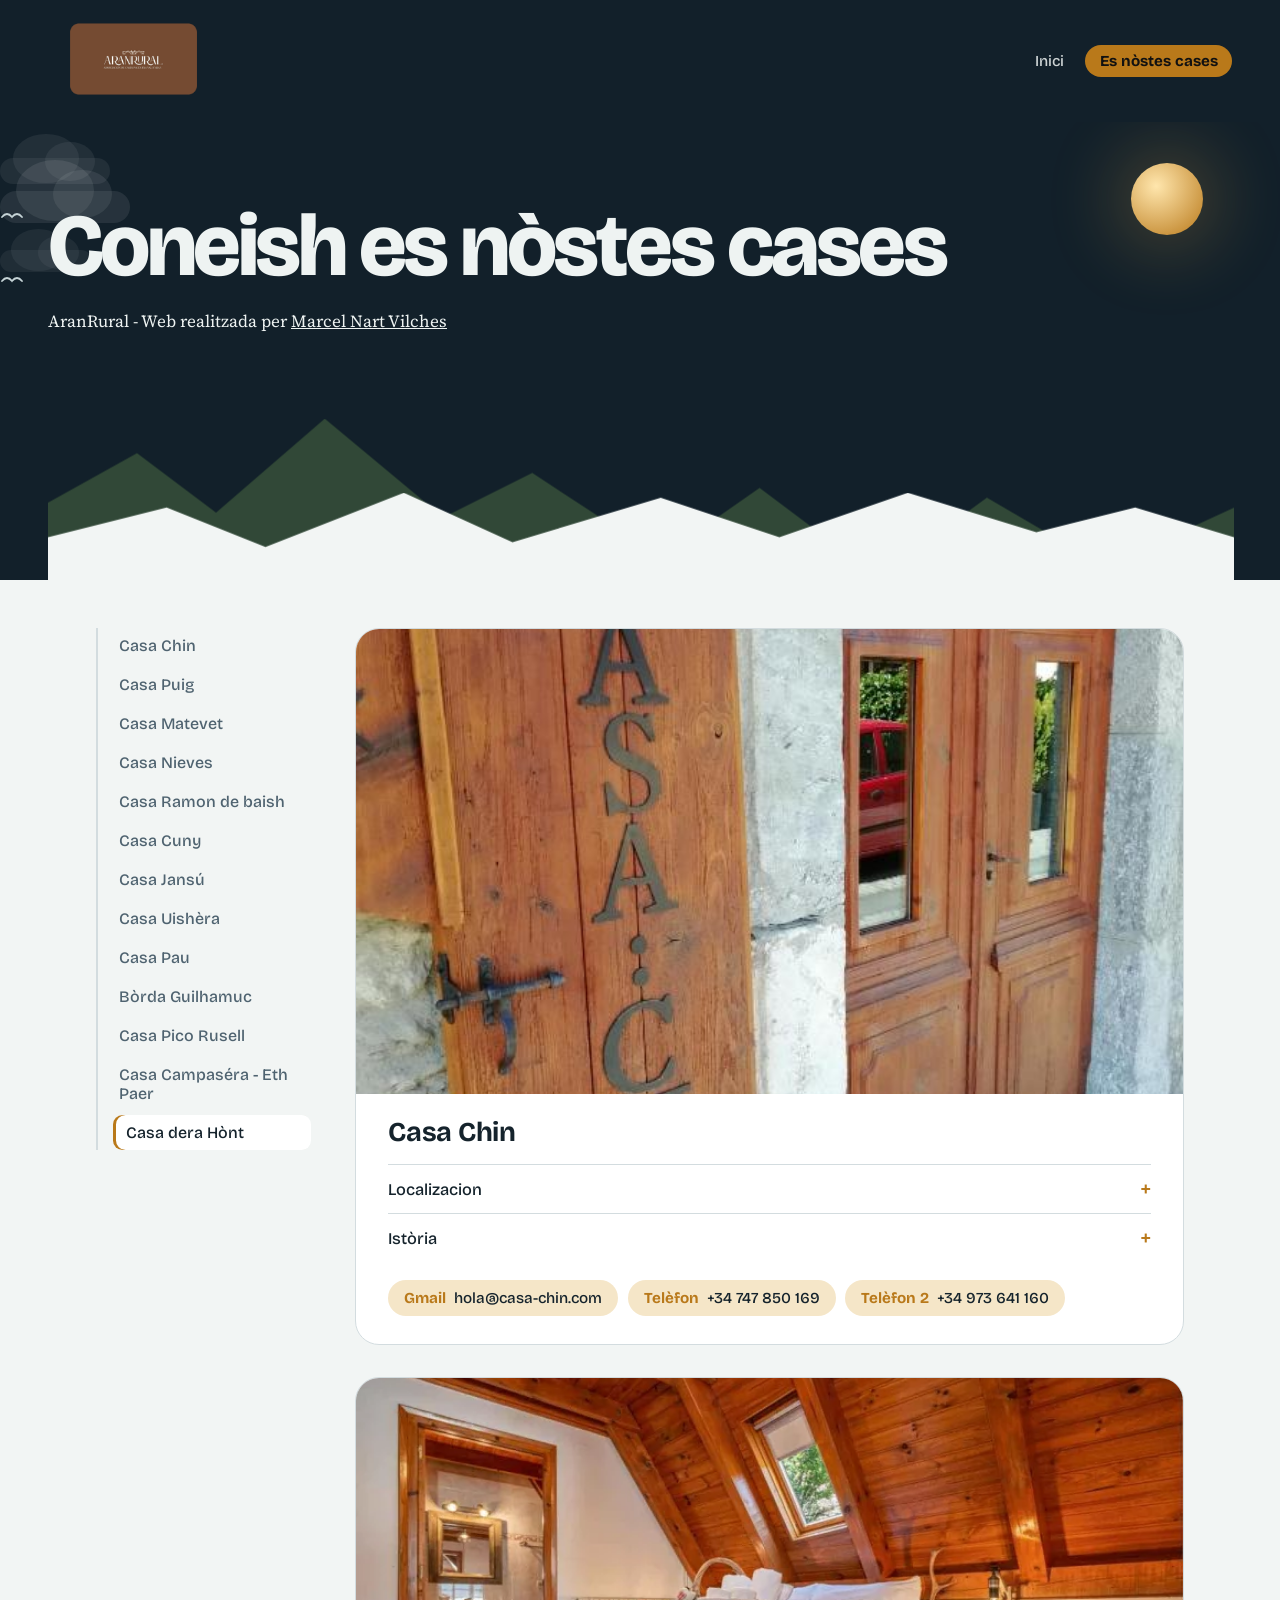
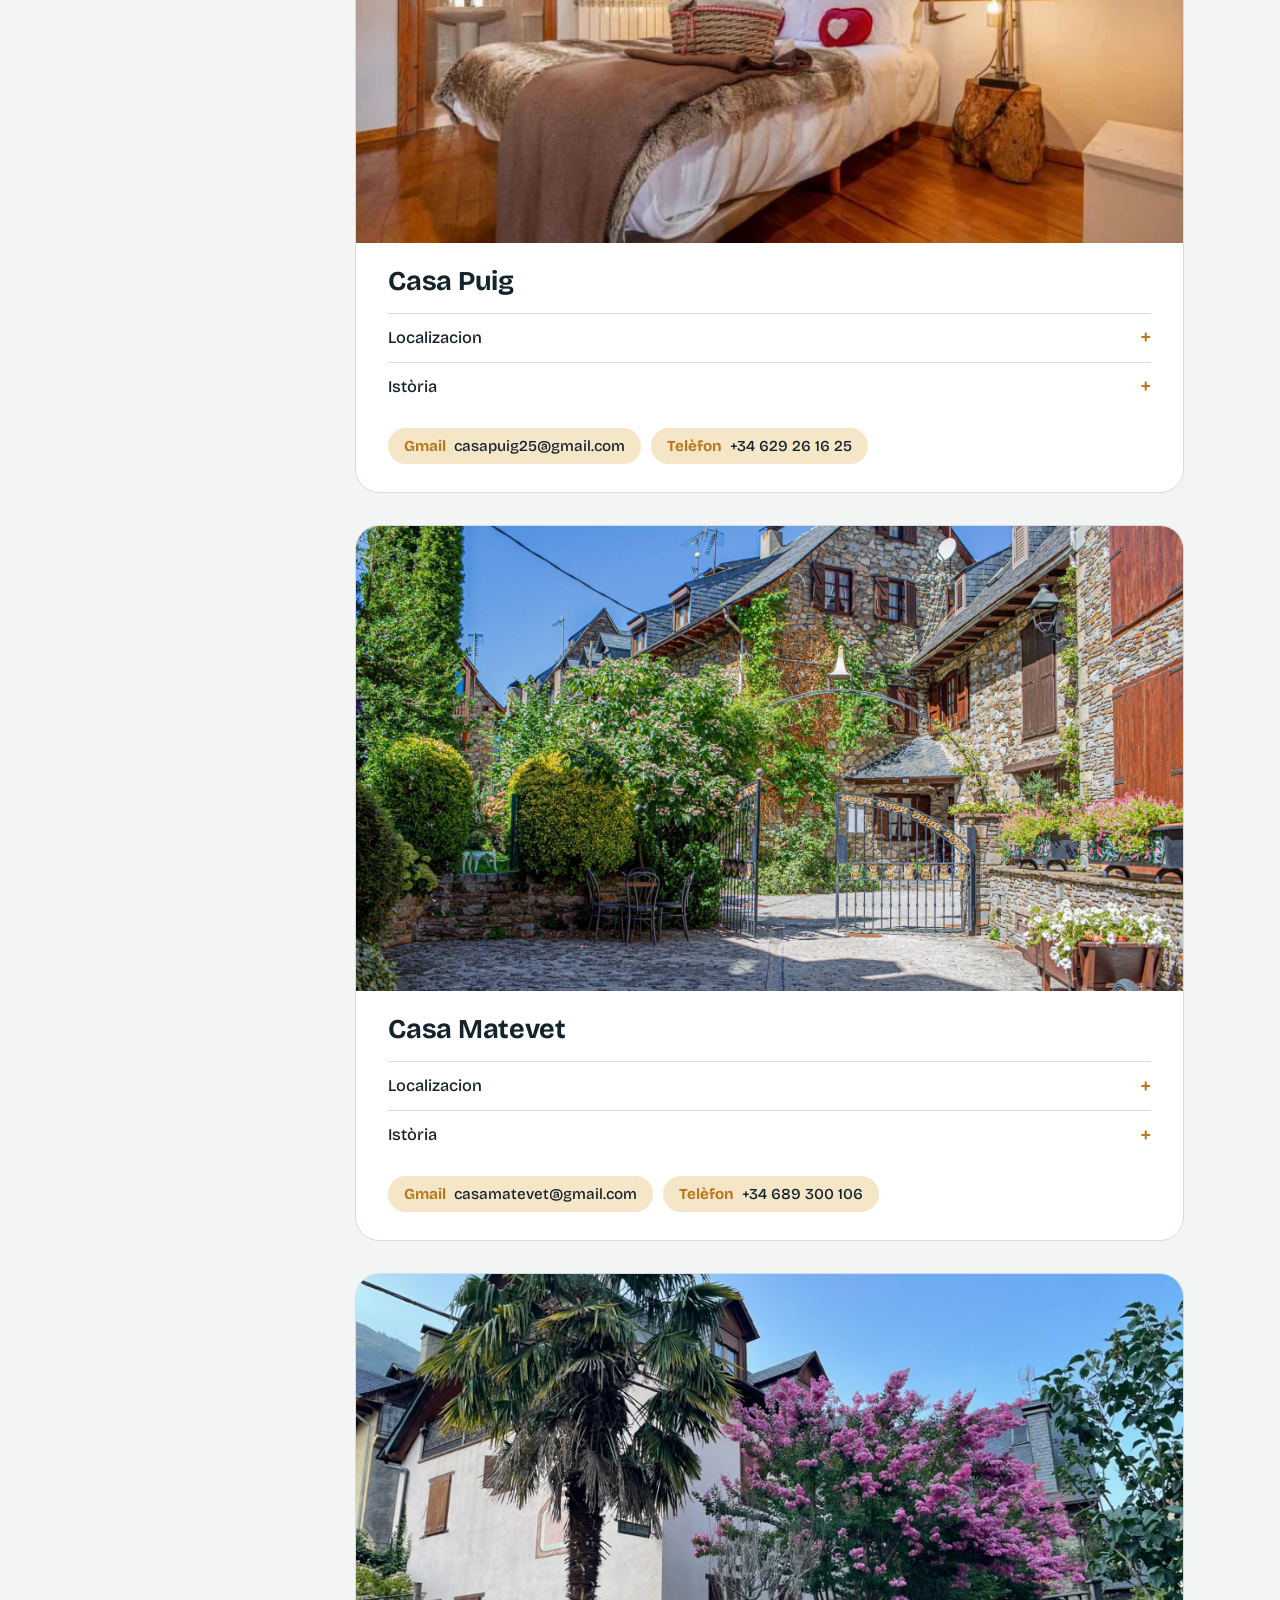
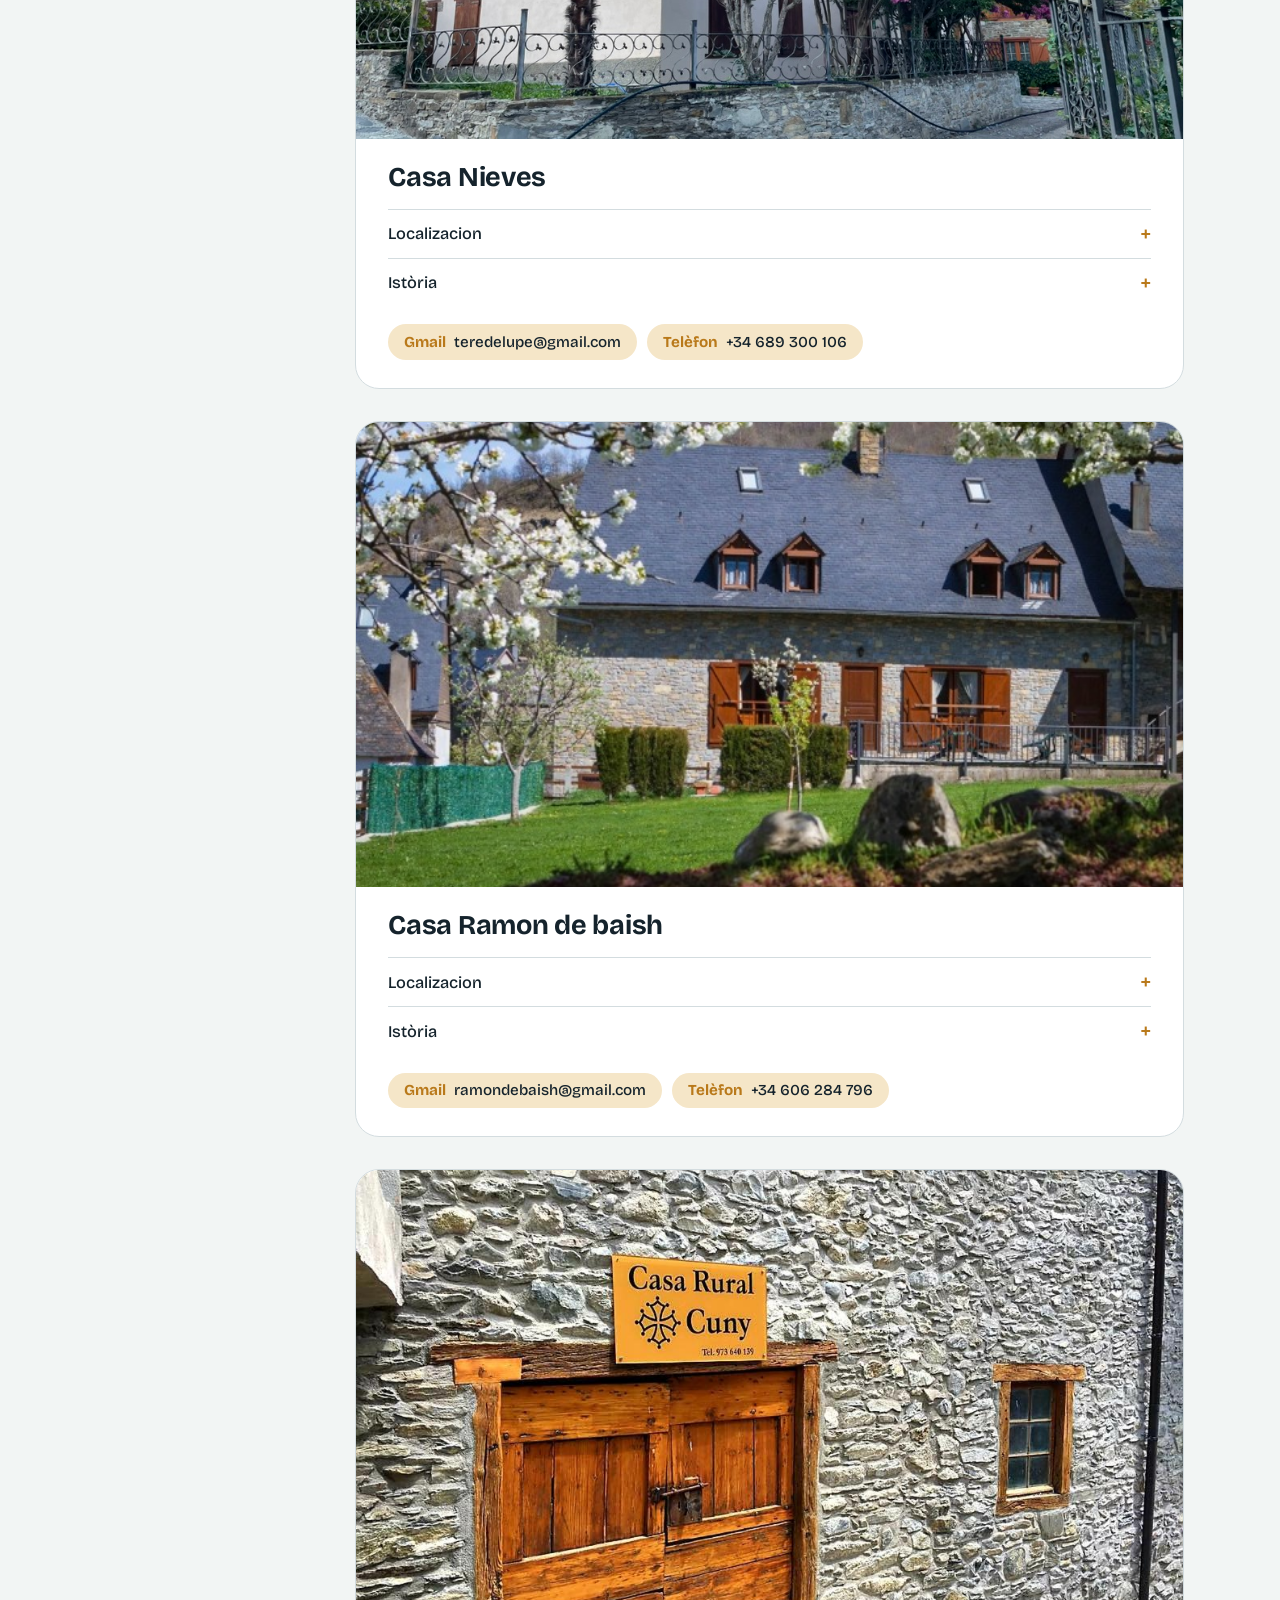
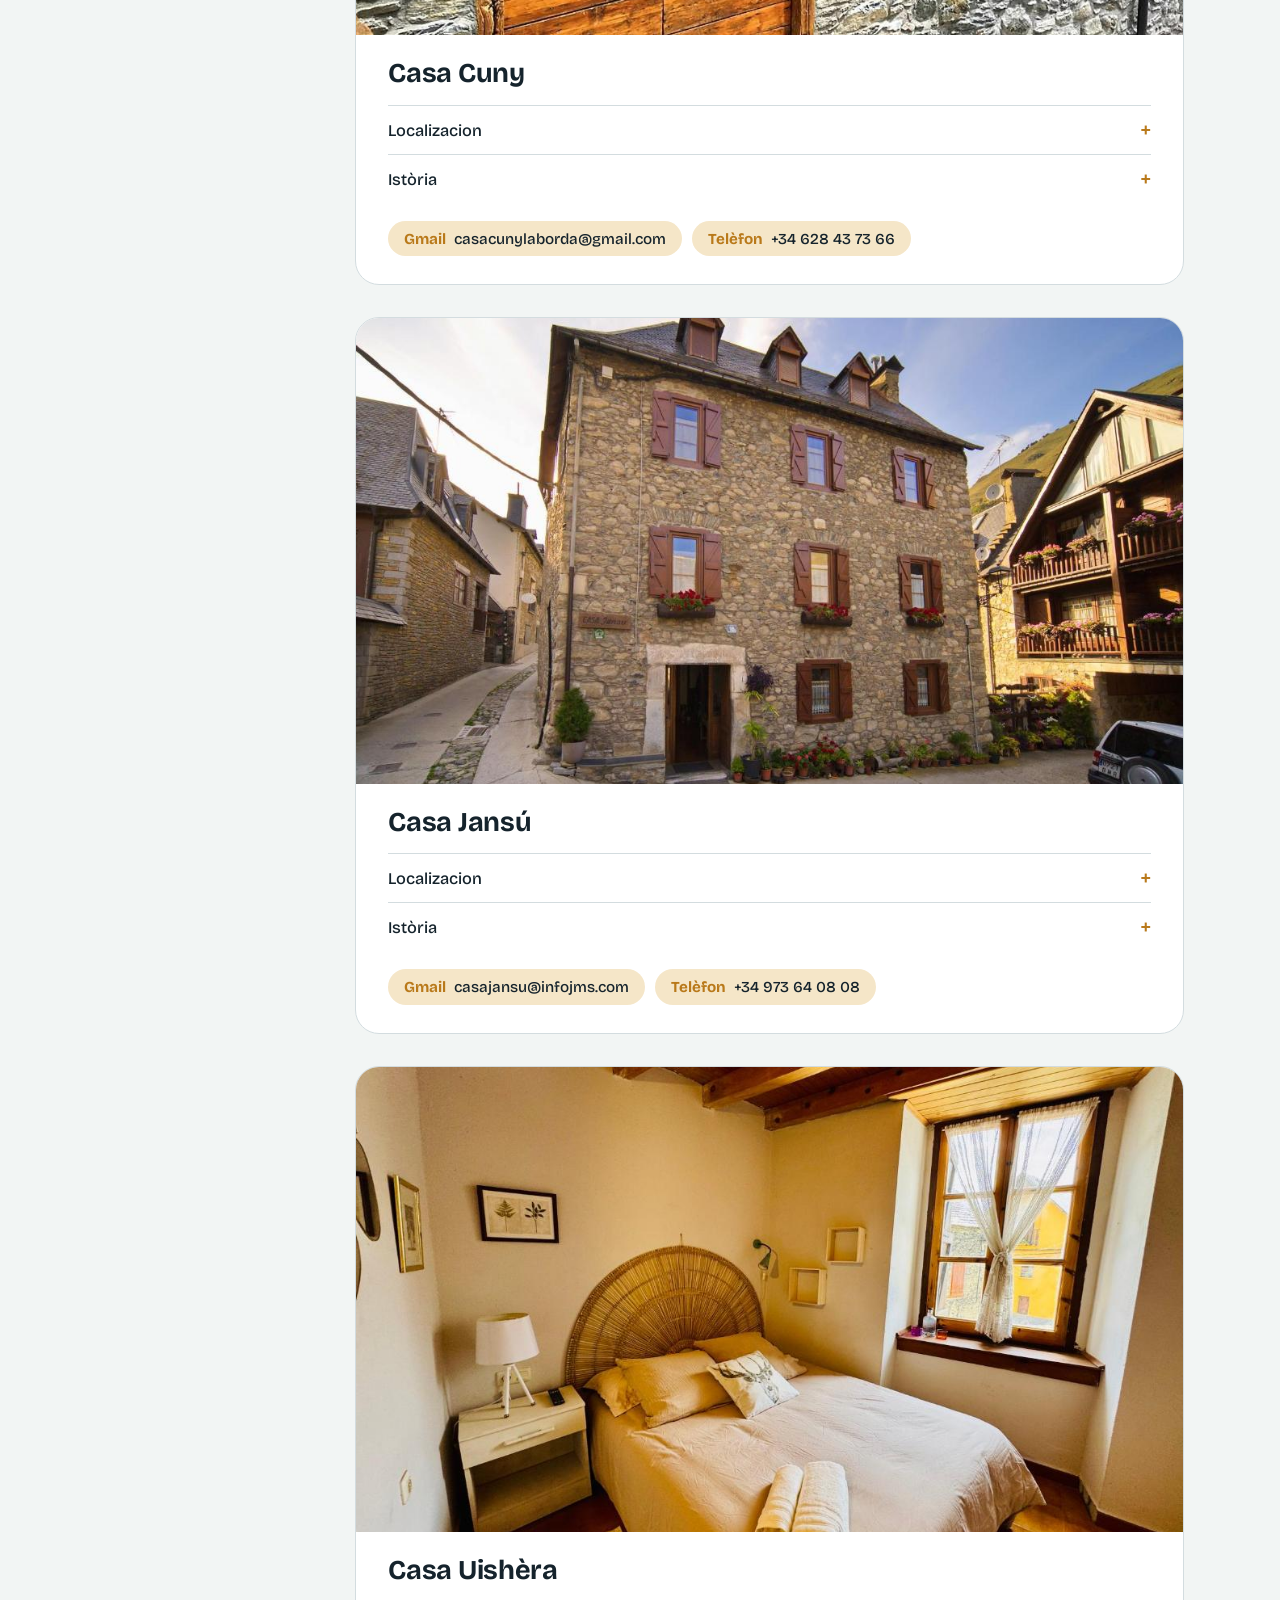
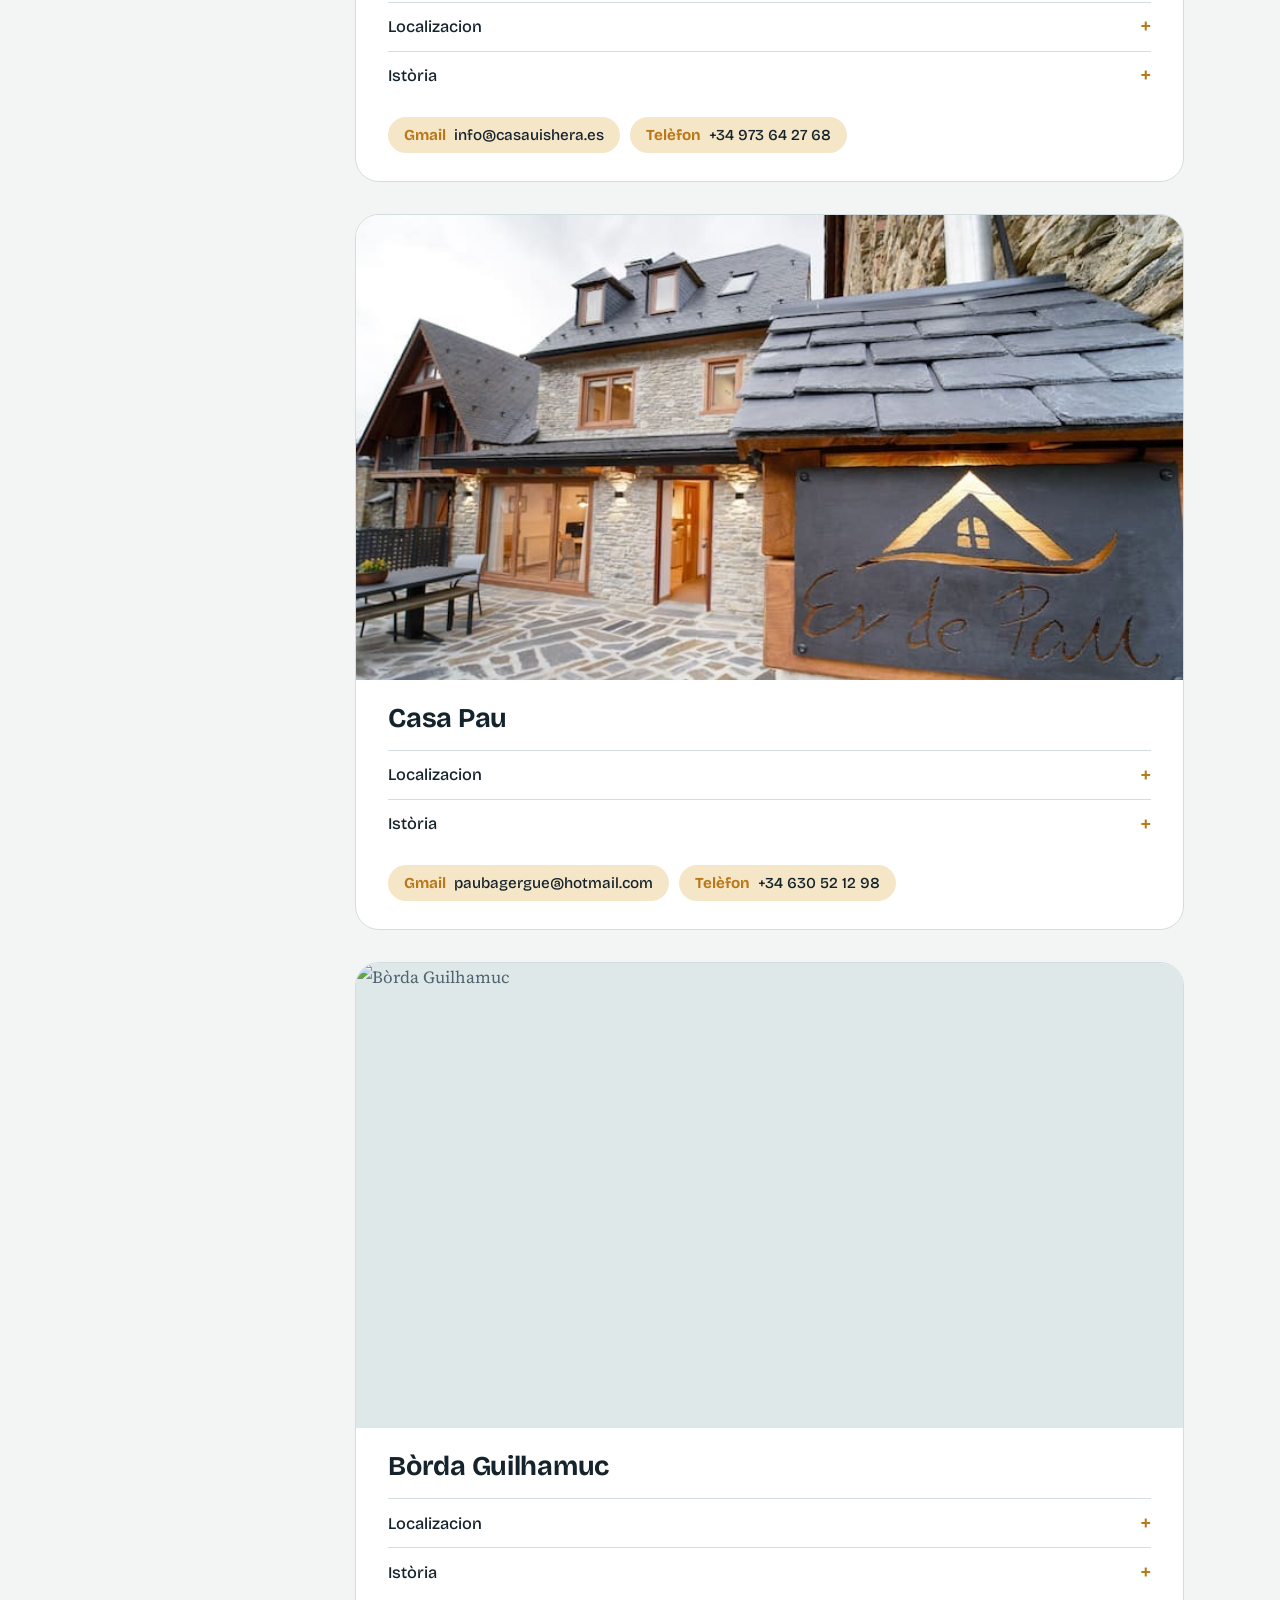
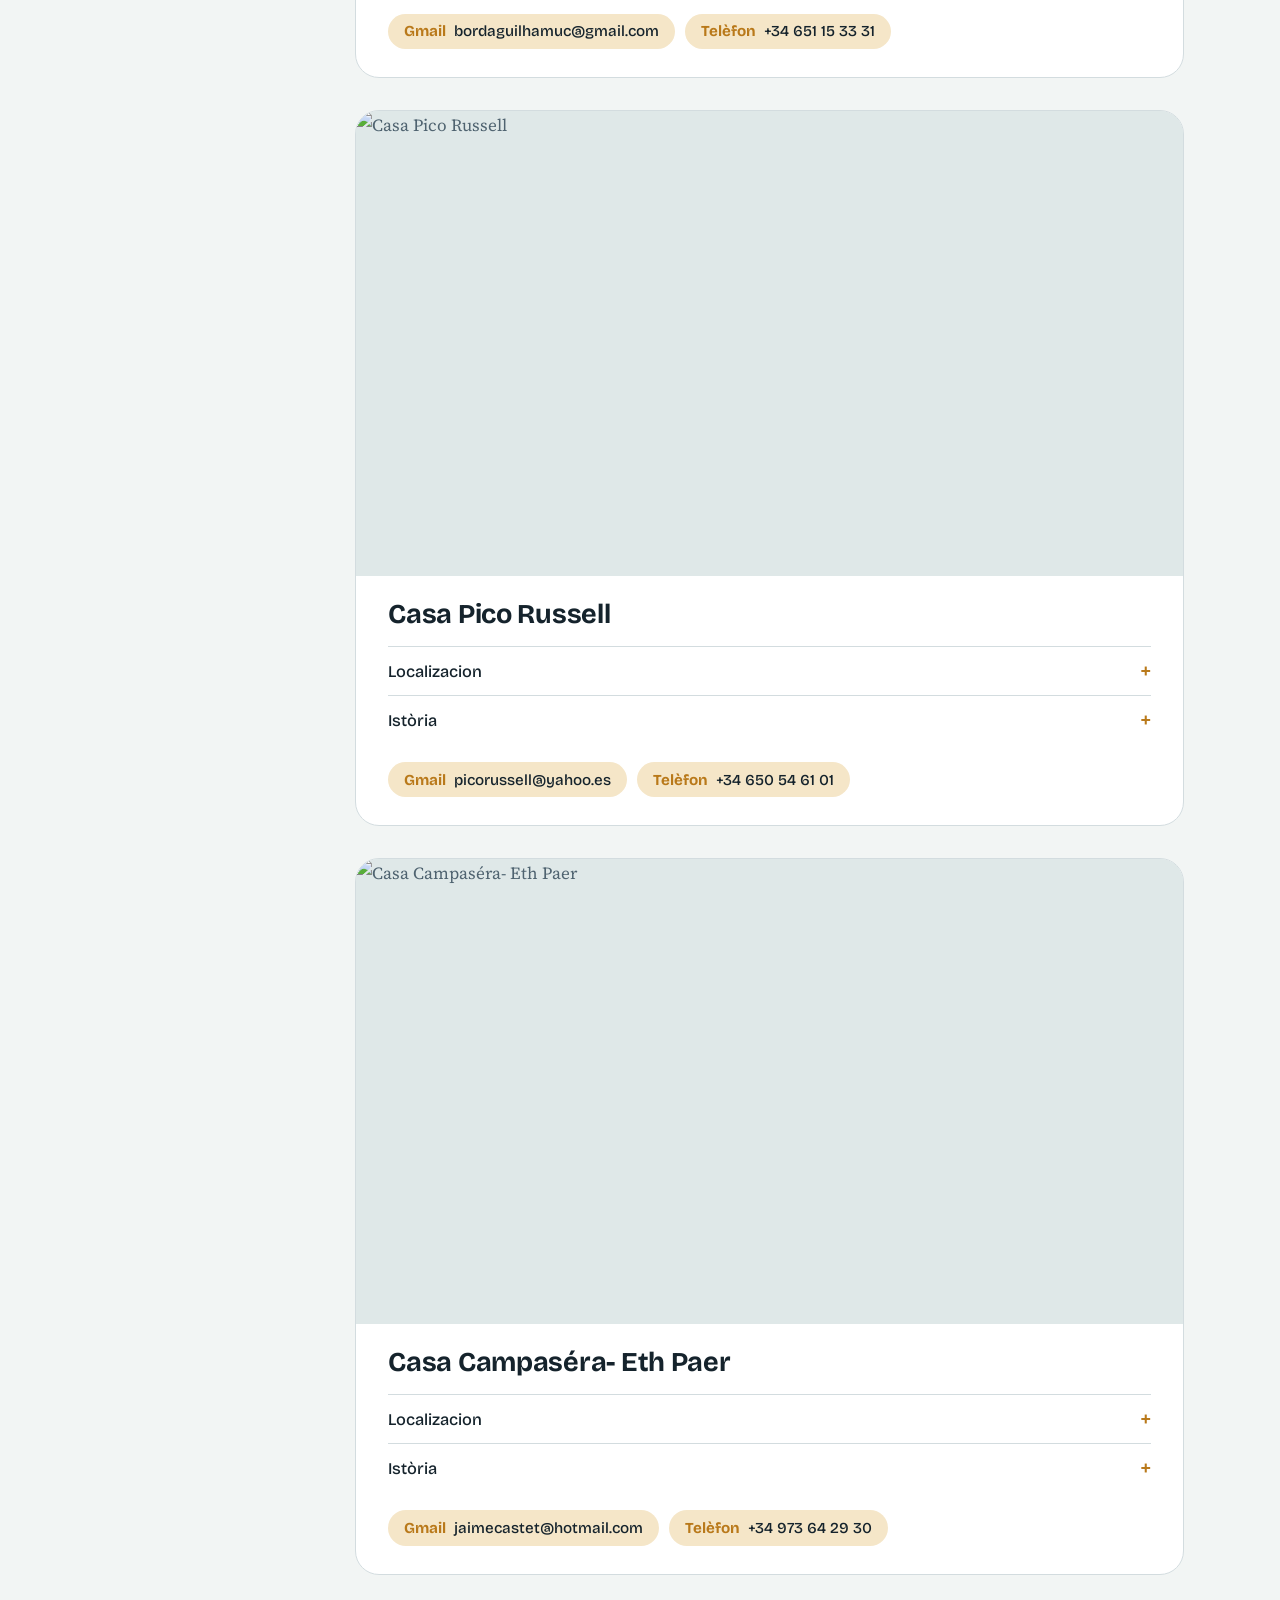
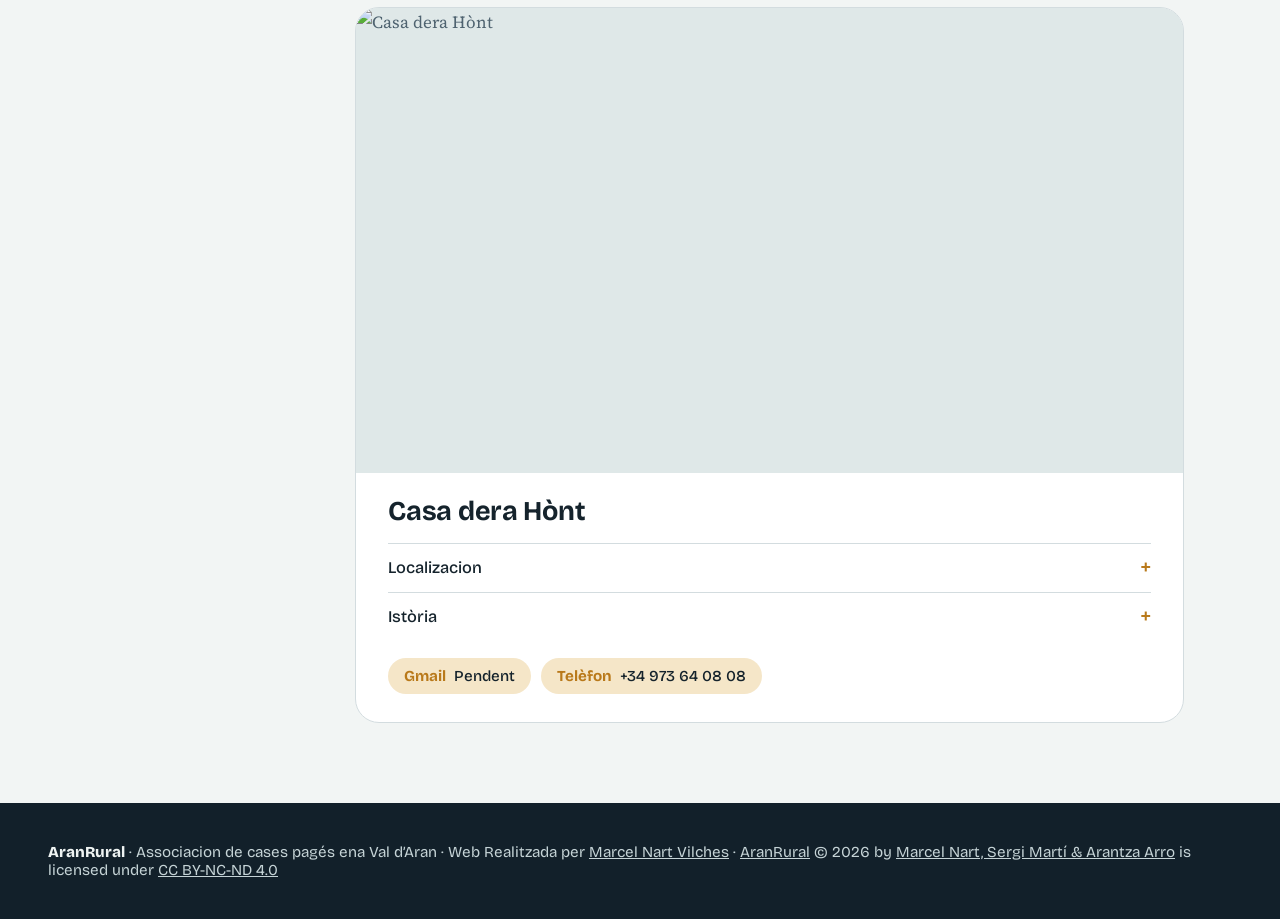
==== commit 957dd510: "Add files via upload" ====
--- a/cases.html
+++ b/cases.html
@@ -13,8 +13,8 @@
 <header class="bar">
   <a href="index.html"><img src="aranrural.png" alt="AranRural Logo" class="logo"></a>
   <nav aria-label="Navegacion">
+    <a href="index.html">Inici</a>
     <a href="cases.html" aria-current="page">Es nòstes cases</a>
-    <a href="index.html">Inici</a>
   </nav>
 </header>
 <main>
@@ -28,7 +28,7 @@
     <svg class="bird b2" viewBox="0 0 24 12"><path class="wing" d="M2 8Q7 2 12 8Q17 2 22 8"/></svg>
   </div>
   <h1>Coneish es <span>nòstes cases</span></h1>
-  <p>Sies cases, sies istòries. Daurís cada ficha entà vìir era localizacion, es servicis e era disponibilitat.</p>
+  <p>AranRural - Web realitzada per <a href="https://mnartv.es" target="_blank" rel="noopener noreferrer">Marcel Nart Vilches</a></p>
   <svg viewBox="0 0 1200 200" preserveAspectRatio="none" aria-hidden="true">
     <path d="M0 200V120l90-50 80 60 110-95 120 100 90-45 130 85 100-70 120 90 110-80 120 70 130-60V200z" fill="var(--moss)" opacity=".55"/>
     <path d="M0 200v-45l120-30 100 40 140-55 110 50 150-45 120 40 130-45 130 40 100-25 100 30V200z" fill="var(--bg)"/>
@@ -36,7 +36,7 @@
 </section>
 
 <div class="cases">
-  <nav class="index" aria-label="Cases"><a href="#casa-1">Casa 1</a><a href="#casa-2">Casa 2</a><a href="#casa-3">Casa 3</a><a href="#casa-4">Casa 4</a><a href="#casa-5">Casa 5</a><a href="#casa-6">Casa 6</a><a href="#casa-7">Casa 7</a><a href="#casa-8">Casa 8</a><a href="#casa-9">Casa 9</a><a href="#casa-10">Casa 10</a><a href="#casa-11">Casa 11</a><a href="#casa-12">Casa 12</a><a href="#casa-13">Casa 13</a></nav>
+  <nav class="index" aria-label="Cases"><a href="#casa-1">Casa Chin</a><a href="#casa-2">Casa Puig</a><a href="#casa-3">Casa Matevet</a><a href="#casa-4">Casa Nieves</a><a href="#casa-5">Casa Ramon de baish</a><a href="#casa-6">Casa Cuny</a><a href="#casa-7">Casa Jansú</a><a href="#casa-8">Casa Uishèra</a><a href="#casa-9">Casa Pau</a><a href="#casa-10">Bòrda Guilhamuc</a><a href="#casa-11">Casa Pico Rusell</a><a href="#casa-12">Casa Campaséra - Eth Paer</a><a href="#casa-13">Casa dera Hònt</a></nav>
   <div class="list">
     <article class="casa" id="casa-1">
       <figure class="frame"><img src="fotos/casa-1.jpg" alt="Casa Chin" loading="lazy"></figure>
@@ -89,16 +89,6 @@
     </article>
 
     <article class="casa" id="casa-6">
-      <figure class="frame"><img src="fotos/casa-6.jpg" alt="Bòrda Guilhamuc" loading="lazy"></figure>
-      <div class="casa-body">
-        <h2>Bòrda Guilhamuc</h2>
-        <details><summary>Localizacion</summary><p>Pendent</p></details>
-        <details><summary>Istòria</summary><p>Pendent</p></details>
-        <div class="contact"><a href="mailto:"><b>Gmail</b> bordaguilhamuc@gmail.com</a><a href="tel:"><b>Telèfon</b> +34 651 15 33 31</a></div>
-      </div>
-    </article>
-
-    <article class="casa" id="casa-7">
       <figure class="frame"><img src="fotos/casa-7.jpg" alt="Casa Cuny" loading="lazy"></figure>
       <div class="casa-body">
         <h2>Casa Cuny</h2>
@@ -108,33 +98,43 @@
       </div>
     </article>
 
-    <article class="casa" id="casa-8">
-      <figure class="frame"><img src="fotos/casa-8.jpg" alt="Casa Campaséra- Eth Paer" loading="lazy"></figure>
-      <div class="casa-body">
-        <h2>Casa Campaséra- Eth Paer</h2>
-        <details><summary>Localizacion</summary><p>Pendent</p></details>
-        <details><summary>Istòria</summary><p>Pendent</p></details>
-        <div class="contact"><a href="mailto:"><b>Gmail</b> jaimecastet@hotmail.com</a><a href="tel:"><b>Telèfon</b> +34 973 64 29 30</a></div>
-      </div>
-    </article>
-
-    <article class="casa" id="casa-9">
-      <figure class="frame"><img src="fotos/casa-9.jpg" alt="Casa dera Hònt" loading="lazy"></figure>
-      <div class="casa-body">
-        <h2>Casa dera Hònt</h2>
-        <details><summary>Localizacion</summary><p>Pendent</p></details>
-        <details><summary>Istòria</summary><p>Pendent</p></details>
-        <div class="contact"><a href="mailto:"><b>Gmail</b> Pendent</a><a href="tel:"><b>Telèfon</b> +34 973 64 08 08</a></div>
-      </div>
-    </article>
-
-    <article class="casa" id="casa-10">
+    <article class="casa" id="casa-7">
       <figure class="frame"><img src="fotos/casa-10.jpg" alt="Casa Jansú" loading="lazy"></figure>
       <div class="casa-body">
         <h2>Casa Jansú</h2>
         <details><summary>Localizacion</summary><p>C/ Sortaus 18 25539 Escunhau</p></details>
         <details><summary>Istòria</summary><p>Casa Jansú, situada en Escunhau, es una casa rural de 1639 restaurada que conserva la arquitectura tradicional de piedra y madera, combinando historia y comodidad. Ofrece un entorno tranquilo rodeado de naturaleza, ideal para disfrutar de rutas por bosques, pueblos araneses y de la gastronomía local. Se encuentra a pocos minutos de Baqueira Beret.</p></details>
         <div class="contact"><a href="mailto:"><b>Gmail</b> casajansu@infojms.com</a><a href="tel:"><b>Telèfon</b> +34 973 64 08 08</a></div>
+      </div>
+    </article>
+
+    <article class="casa" id="casa-8">
+      <figure class="frame"><img src="fotos/casa-12.jpg" alt="Casa Uishèra" loading="lazy"></figure>
+      <div class="casa-body">
+        <h2>Casa Uishèra</h2>
+        <details><summary>Localizacion</summary><p>Carrer Major, 8. Vilamòs</p></details>
+        <details><summary>Istòria</summary><p>En uno de los pueblos más bonitos del Valle de Arán, Vilamòs, te espera Casa Uishera, una acogedora casa rural donde el tiempo se detiene. Aquí podrás disfrutar de la tranquilidad de la montaña, despertar con vistas únicas y saborear la mejor cocina casera. Nuestro bar y restaurante son punto de encuentro para vecinos y viajeros: carnes a la brasa, recetas tradicionales y el sabor auténtico de los Pirineos, todo preparado con cariño. Ven, siéntete en casa y descubre Vilamòs, un rincón aranes inolvidable.</p></details>
+        <div class="contact"><a href="mailto:"><b>Gmail</b> info@casauishera.es</a><a href="tel:"><b>Telèfon</b> +34 973 64 27 68</a></div>
+      </div>
+    </article>
+
+    <article class="casa" id="casa-9">
+      <figure class="frame"><img src="fotos/casa-13.jpg" alt="Casa Pau" loading="lazy"></figure>
+      <div class="casa-body">
+        <h2>Casa Pau</h2>
+        <details><summary>Localizacion</summary><p>C/ San Esteve 9, Bagergue</p></details>
+        <details><summary>Istòria</summary><p>Es de Pau, situada en Bagergue, a 1.420 m de altitud, es una casa rural de piedra y madera con capacidad para 6 personas. Dispone de tres habitaciones dobles, tres baños, cocina-comedor, estudio y un patio con barbacoa. Está totalmente equipada con calefacción, chimenea y electrodomésticos. Se encuentra a solo 10 minutos de las pistas de esquí de Baqueira Beret, rodeada de montañas, bosques y lagos.</p></details>
+        <div class="contact"><a href="mailto:"><b>Gmail</b> paubagergue@hotmail.com</a><a href="tel:"><b>Telèfon</b> +34 630 52 12 98</a></div>
+      </div>
+    </article>
+
+    <article class="casa" id="casa-10">
+      <figure class="frame"><img src="fotos/" alt="Bòrda Guilhamuc" loading="lazy"></figure>
+      <div class="casa-body">
+        <h2>Bòrda Guilhamuc</h2>
+        <details><summary>Localizacion</summary><p>Pendent</p></details>
+        <details><summary>Istòria</summary><p>Pendent</p></details>
+        <div class="contact"><a href="mailto:"><b>Gmail</b> bordaguilhamuc@gmail.com</a><a href="tel:"><b>Telèfon</b> +34 651 15 33 31</a></div>
       </div>
     </article>
 
@@ -149,22 +149,22 @@
     </article>
 
     <article class="casa" id="casa-12">
-      <figure class="frame"><img src="fotos/casa-12.jpg" alt="Casa Uishèra" loading="lazy"></figure>
+      <figure class="frame"><img src="fotos/casa-8.jpg" alt="Casa Campaséra- Eth Paer" loading="lazy"></figure>
       <div class="casa-body">
-        <h2>Casa Uishèra</h2>
-        <details><summary>Localizacion</summary><p>Carrer Major, 8. Vilamòs</p></details>
-        <details><summary>Istòria</summary><p>En uno de los pueblos más bonitos del Valle de Arán, Vilamòs, te espera Casa Uishera, una acogedora casa rural donde el tiempo se detiene. Aquí podrás disfrutar de la tranquilidad de la montaña, despertar con vistas únicas y saborear la mejor cocina casera. Nuestro bar y restaurante son punto de encuentro para vecinos y viajeros: carnes a la brasa, recetas tradicionales y el sabor auténtico de los Pirineos, todo preparado con cariño. Ven, siéntete en casa y descubre Vilamòs, un rincón aranes inolvidable.</p></details>
-        <div class="contact"><a href="mailto:"><b>Gmail</b> info@casauishera.es</a><a href="tel:"><b>Telèfon</b> +34 973 64 27 68</a></div>
+        <h2>Casa Campaséra- Eth Paer</h2>
+        <details><summary>Localizacion</summary><p>Pendent</p></details>
+        <details><summary>Istòria</summary><p>Pendent</p></details>
+        <div class="contact"><a href="mailto:"><b>Gmail</b> jaimecastet@hotmail.com</a><a href="tel:"><b>Telèfon</b> +34 973 64 29 30</a></div>
       </div>
     </article>
 
     <article class="casa" id="casa-13">
-      <figure class="frame"><img src="fotos/casa-13.jpg" alt="Casa Pau" loading="lazy"></figure>
+      <figure class="frame"><img src="fotos/casa-9.jpg" alt="Casa dera Hònt" loading="lazy"></figure>
       <div class="casa-body">
-        <h2>Casa Pau</h2>
-        <details><summary>Localizacion</summary><p>C/ San Esteve 9, Bagergue</p></details>
-        <details><summary>Istòria</summary><p>Es de Pau, situada en Bagergue, a 1.420 m de altitud, es una casa rural de piedra y madera con capacidad para 6 personas. Dispone de tres habitaciones dobles, tres baños, cocina-comedor, estudio y un patio con barbacoa. Está totalmente equipada con calefacción, chimenea y electrodomésticos. Se encuentra a solo 10 minutos de las pistas de esquí de Baqueira Beret, rodeada de montañas, bosques y lagos.</p></details>
-        <div class="contact"><a href="mailto:"><b>Gmail</b> paubagergue@hotmail.com</a><a href="tel:"><b>Telèfon</b> +34 630 52 12 98</a></div>
+        <h2>Casa dera Hònt</h2>
+        <details><summary>Localizacion</summary><p>Pendent</p></details>
+        <details><summary>Istòria</summary><p>Pendent</p></details>
+        <div class="contact"><a href="mailto:"><b>Gmail</b> Pendent</a><a href="tel:"><b>Telèfon</b> +34 973 64 08 08</a></div>
       </div>
     </article>
   </div>
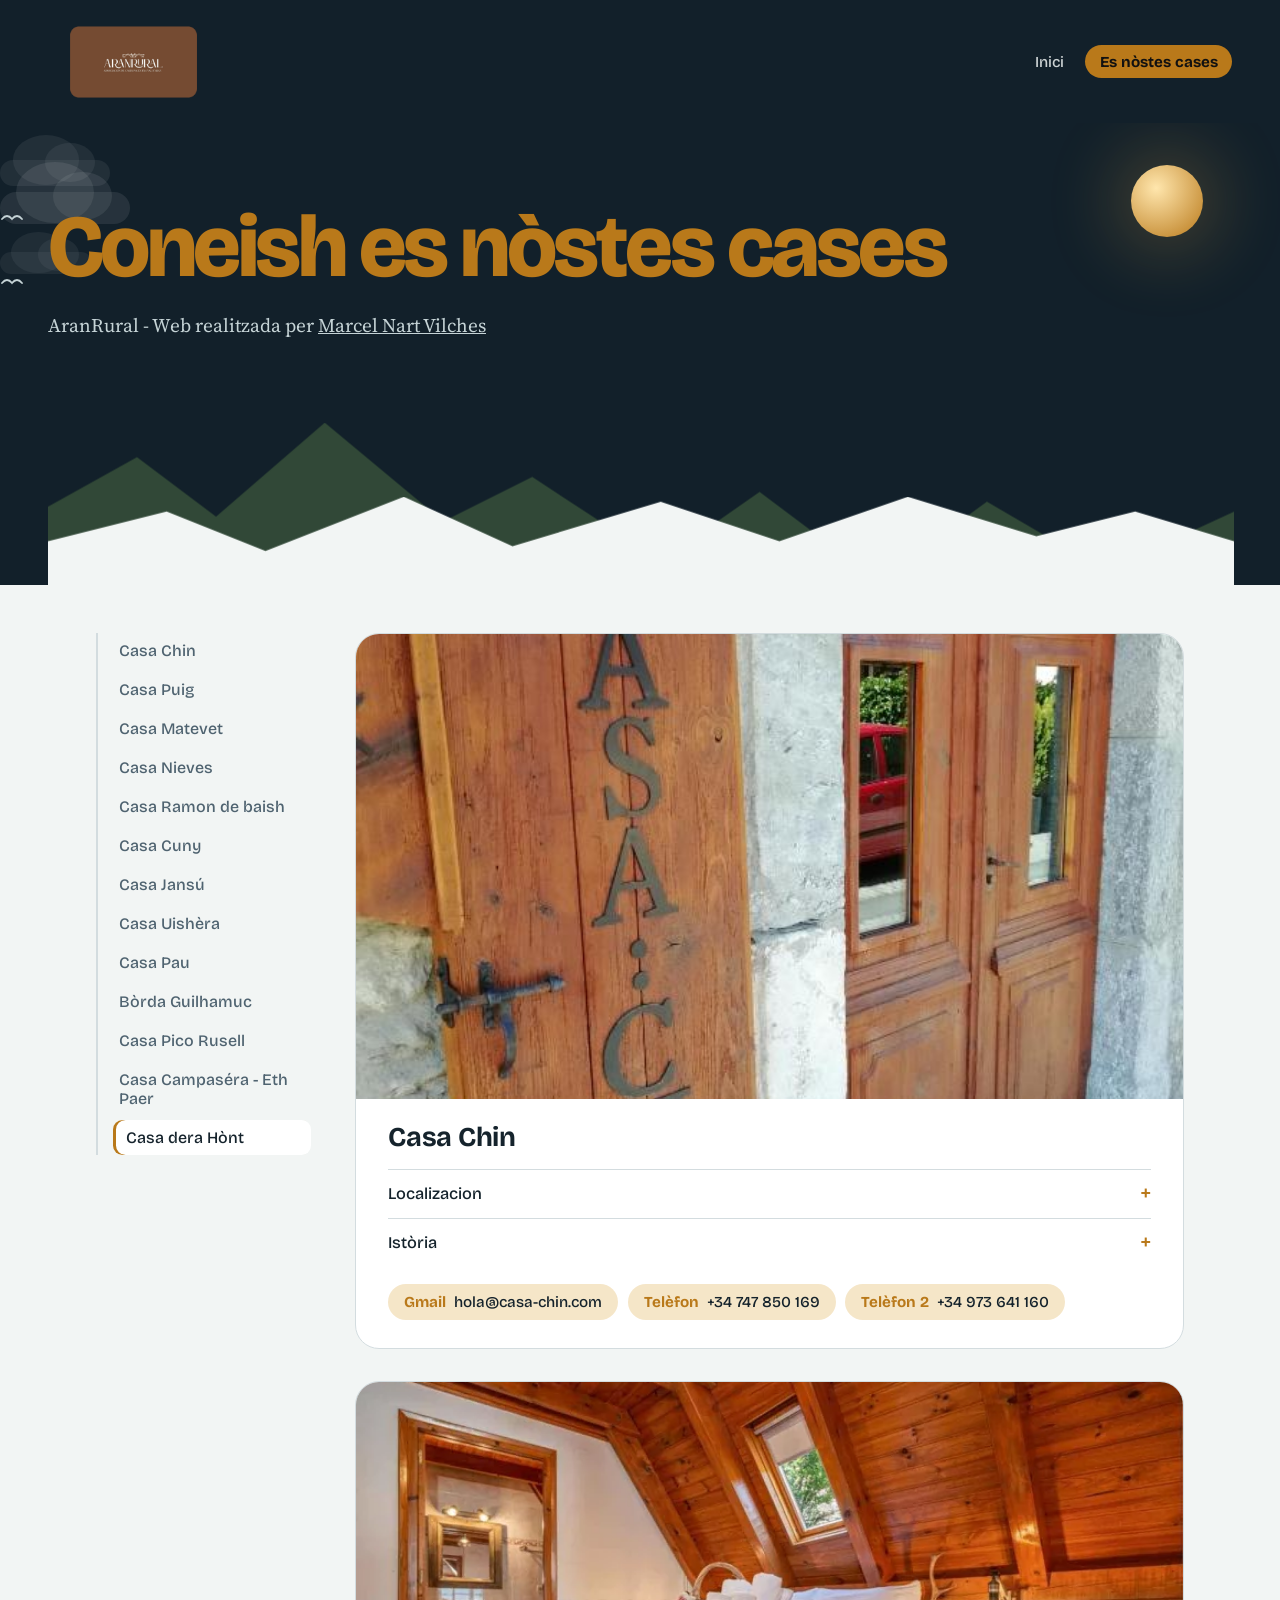
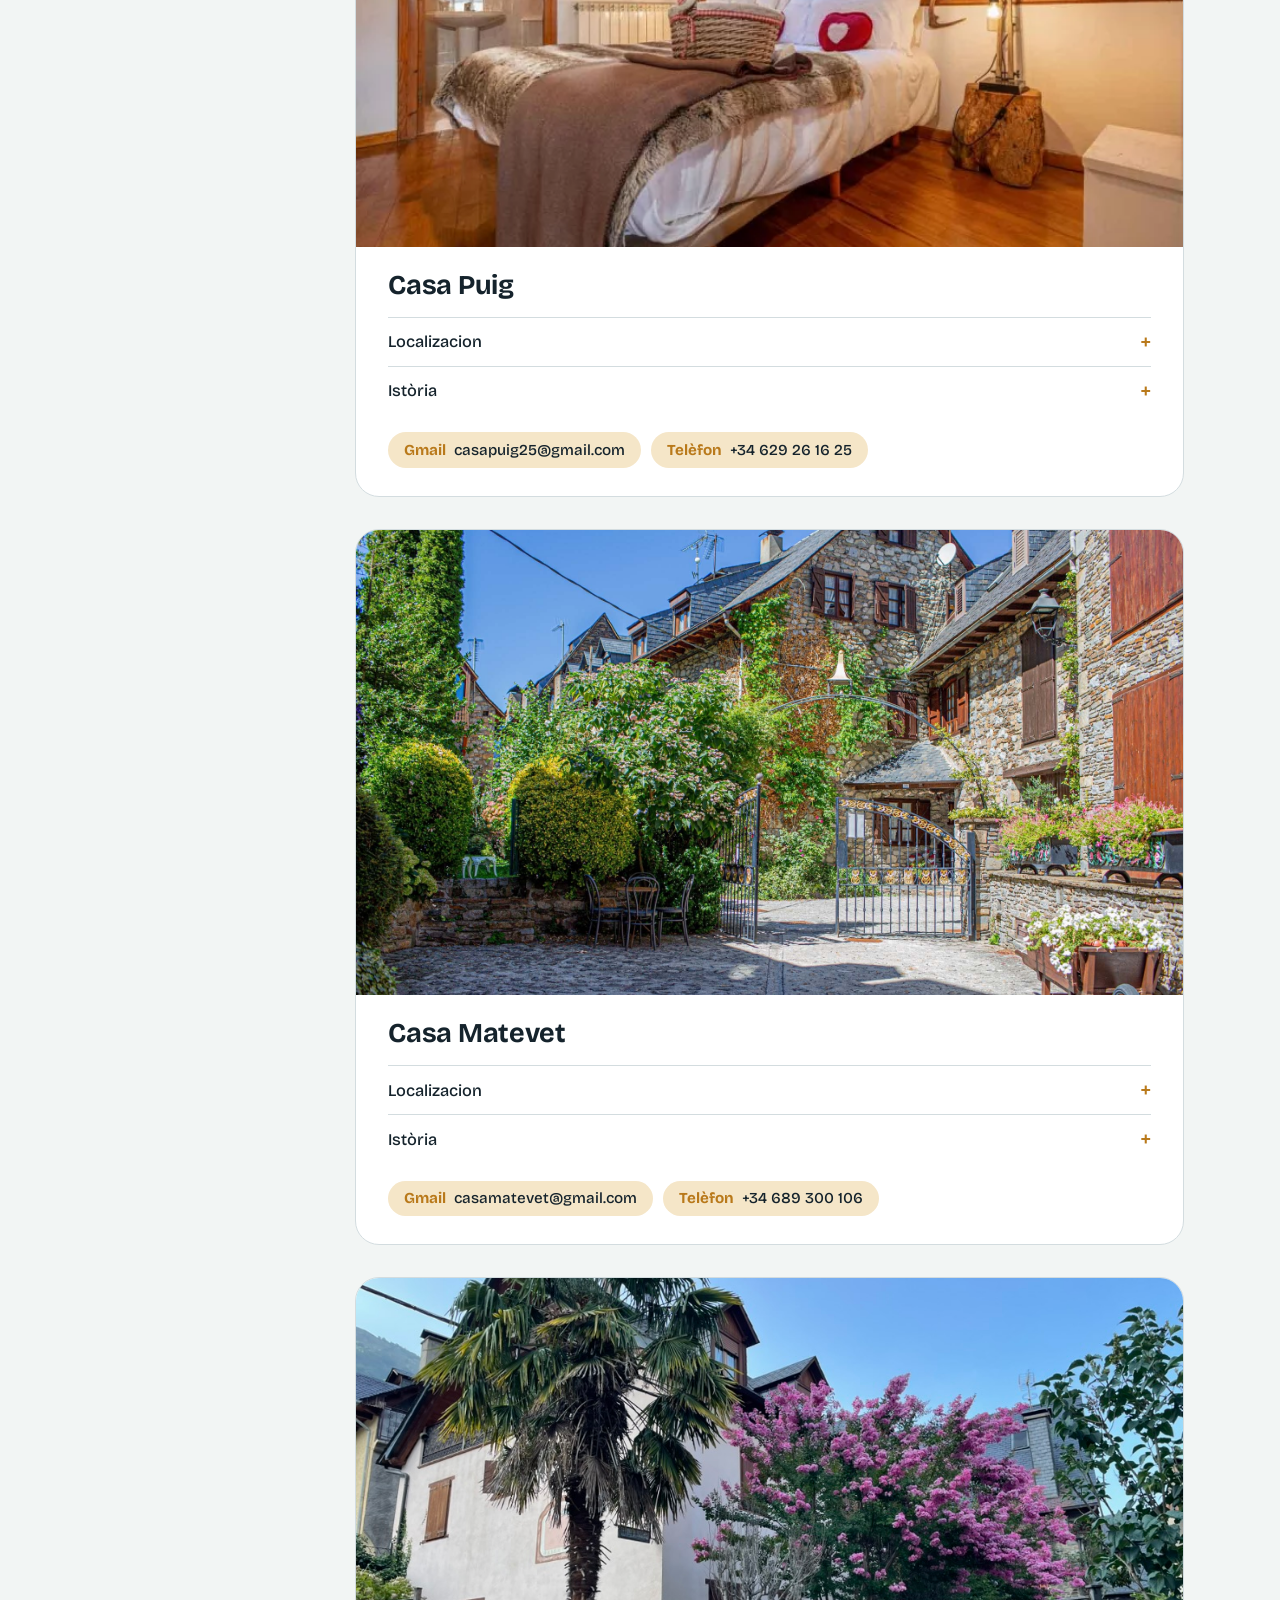
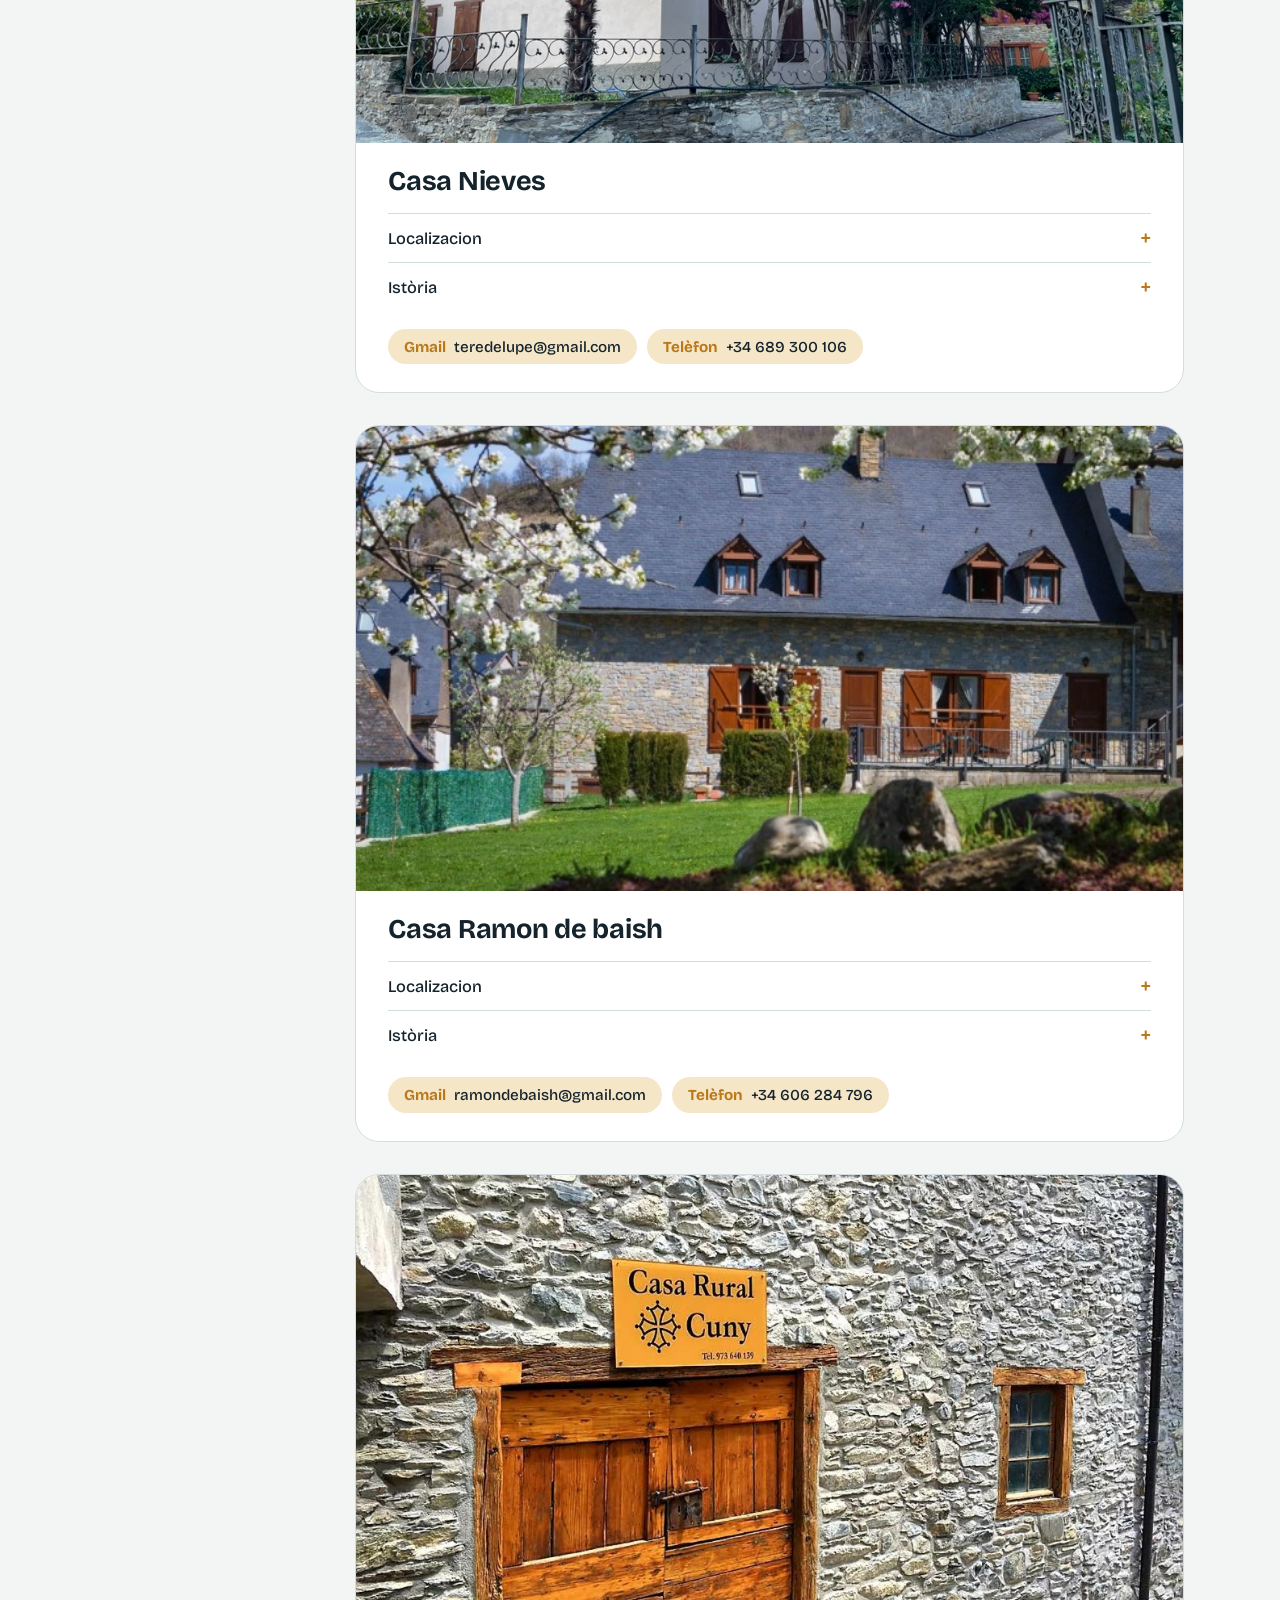
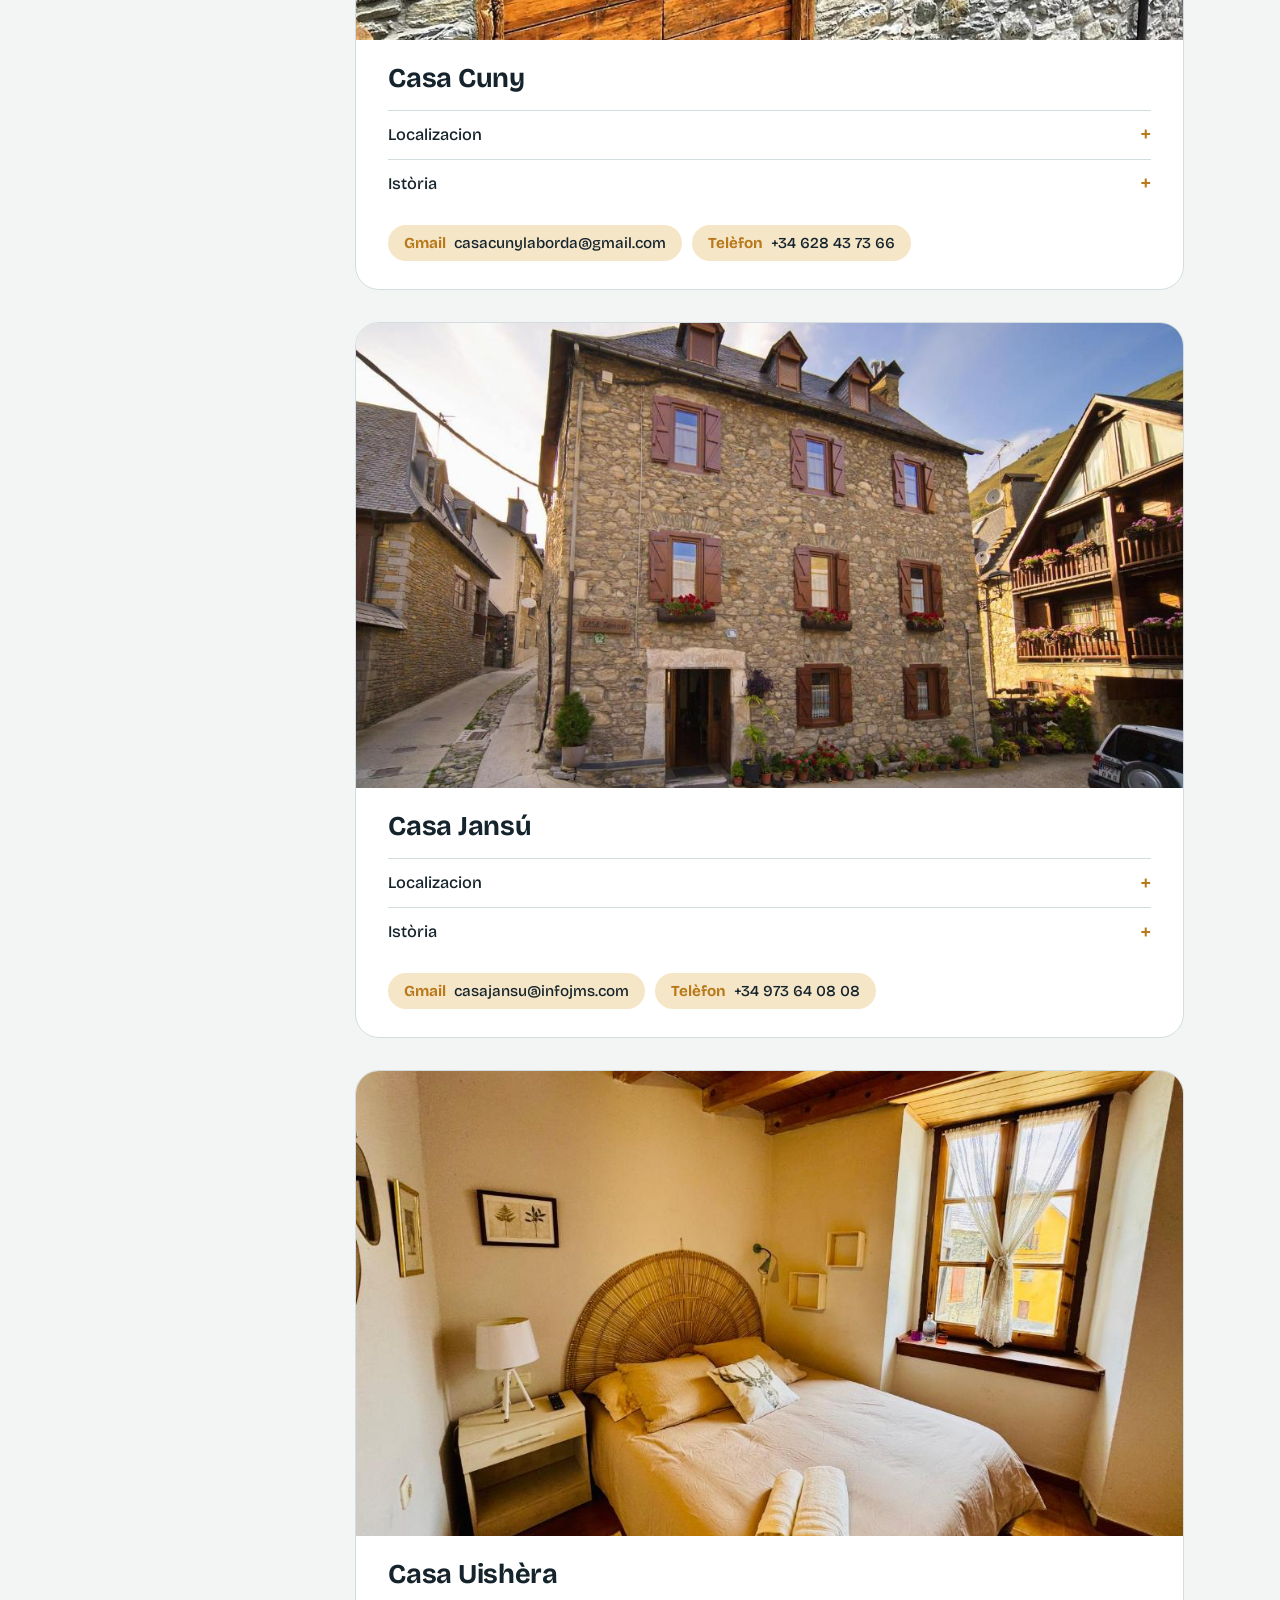
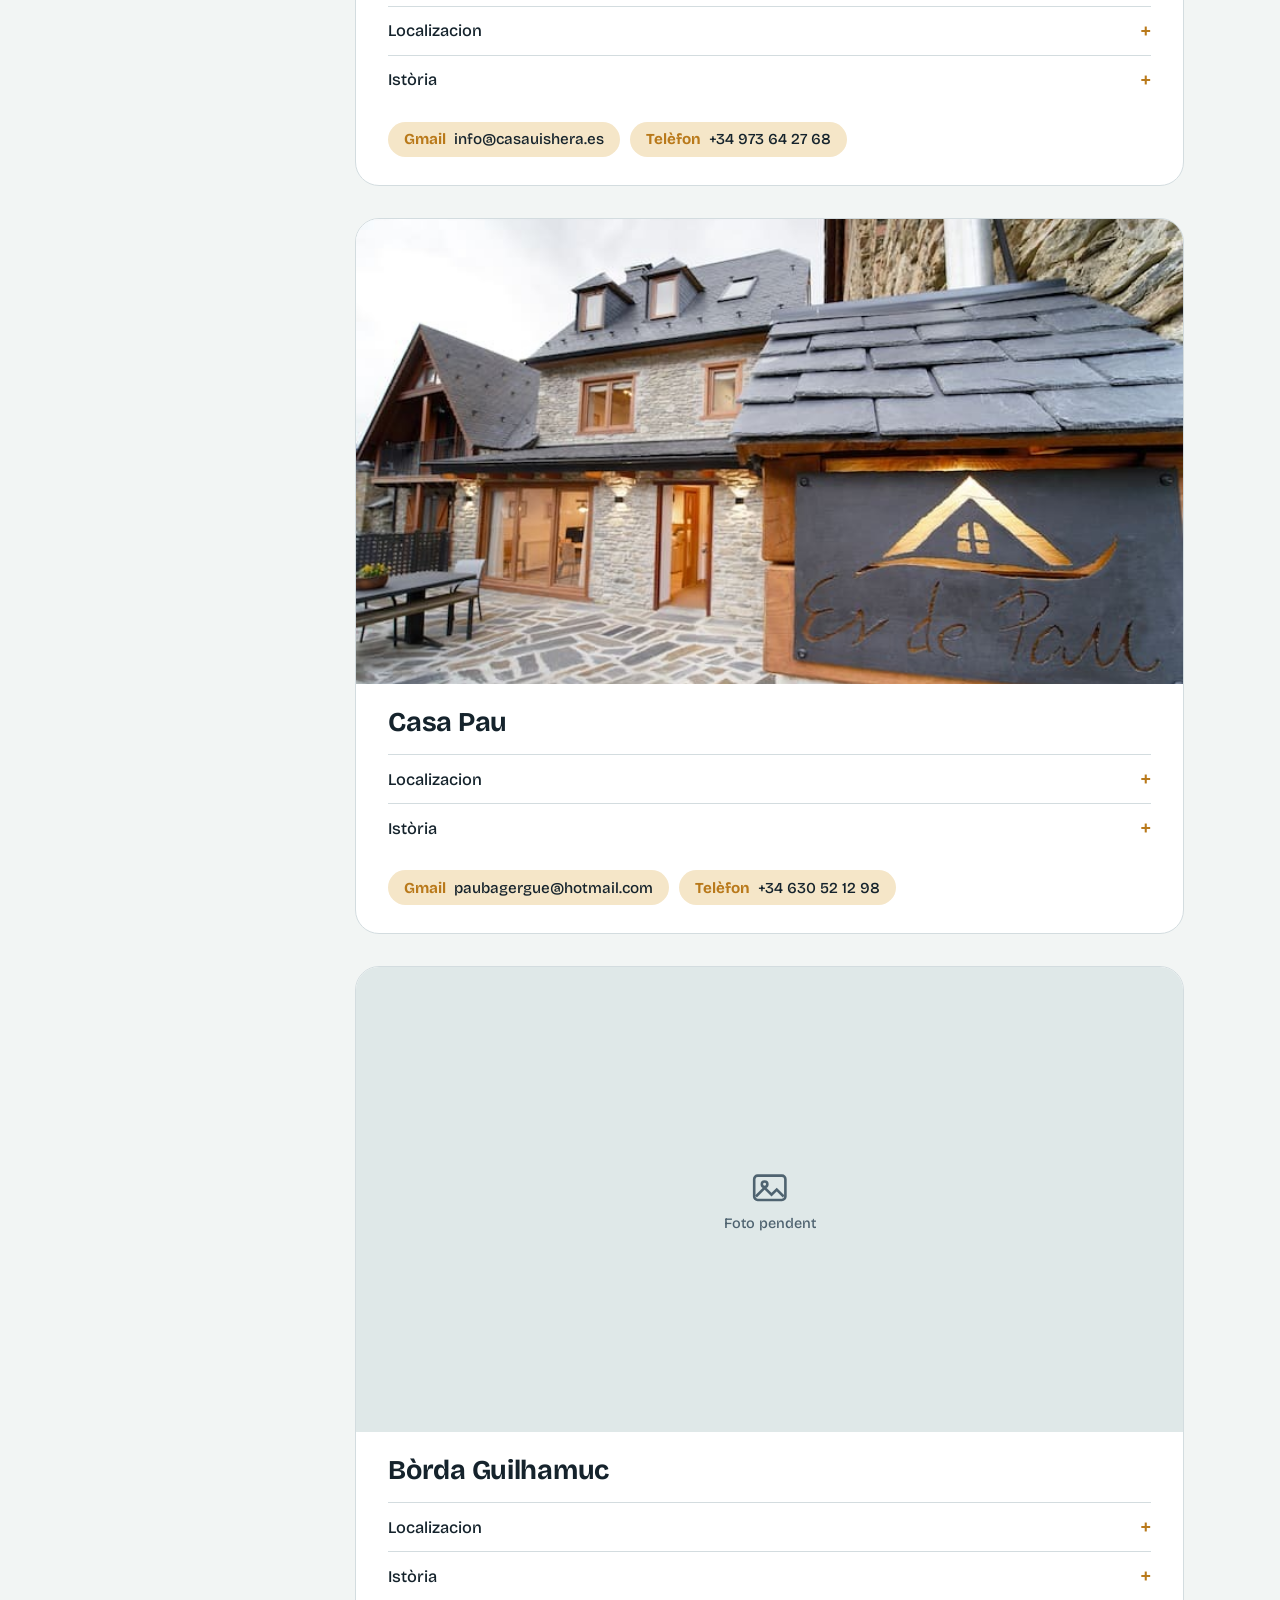
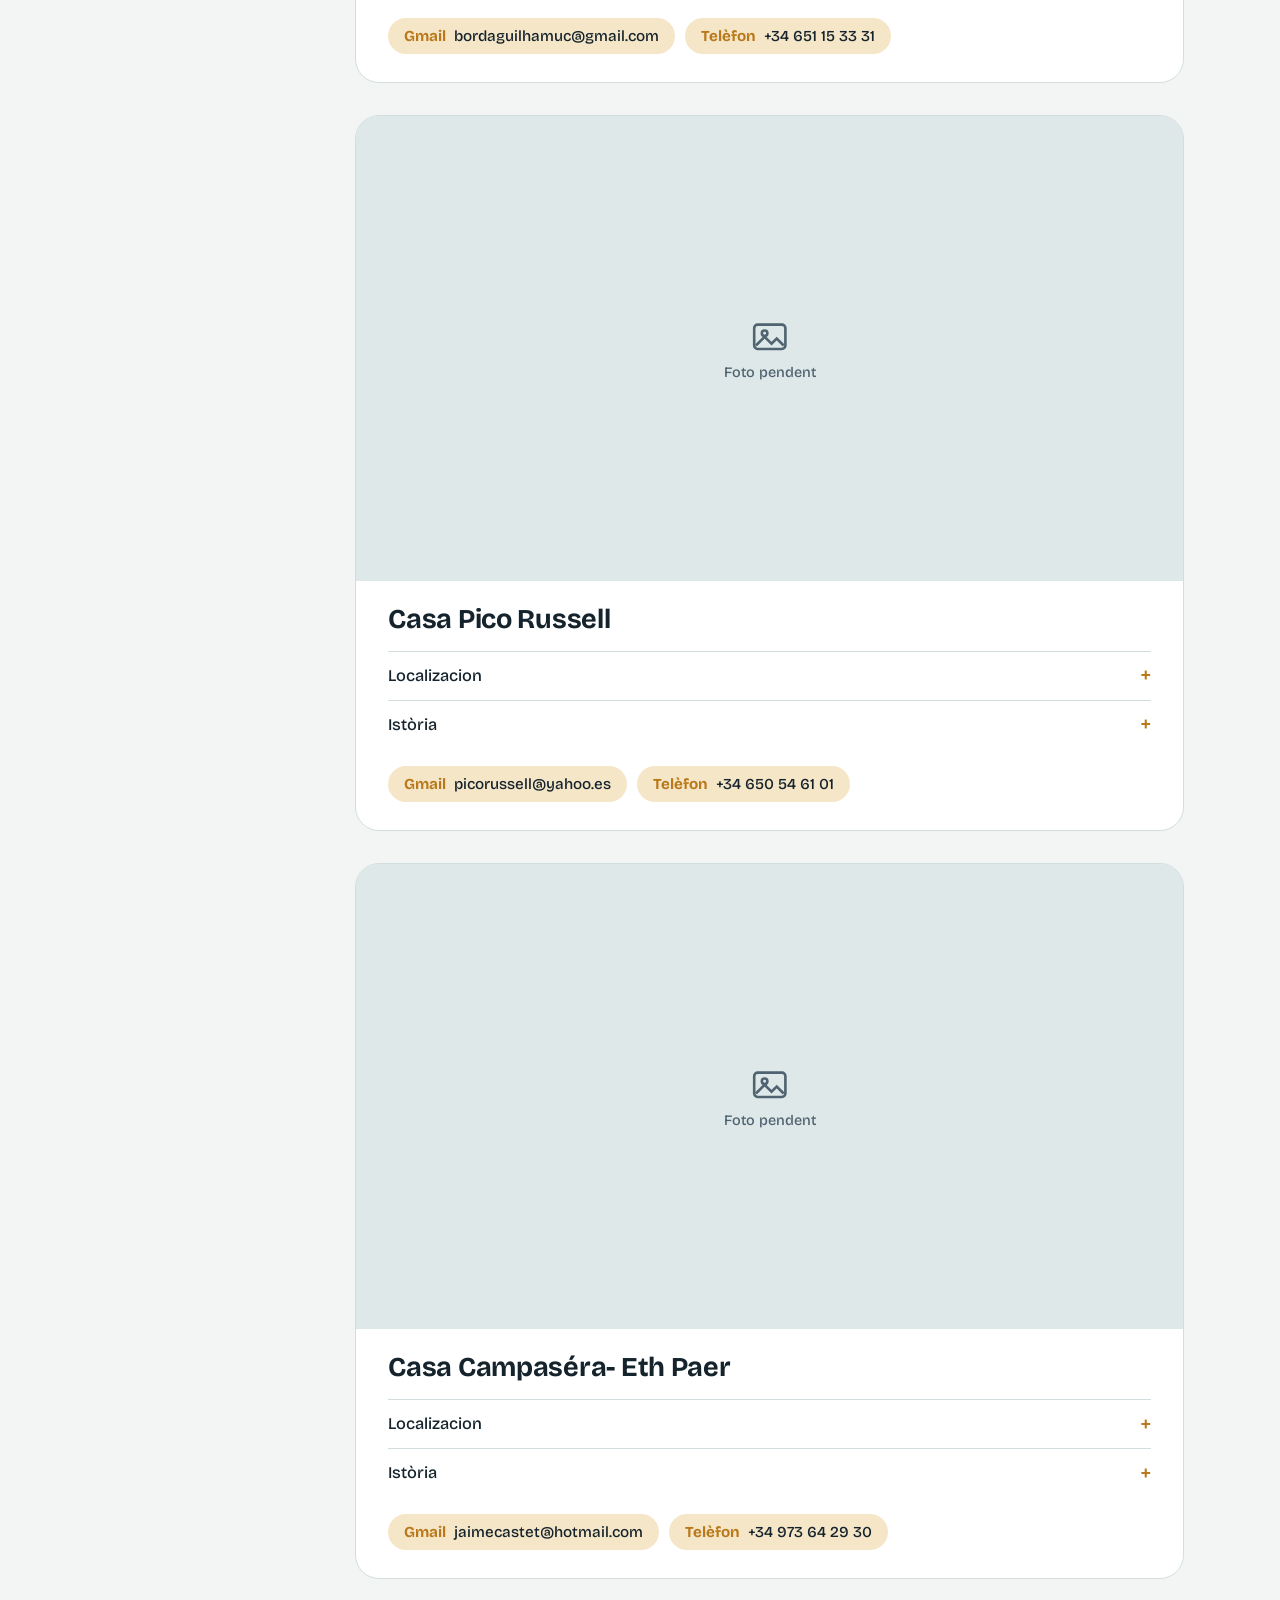
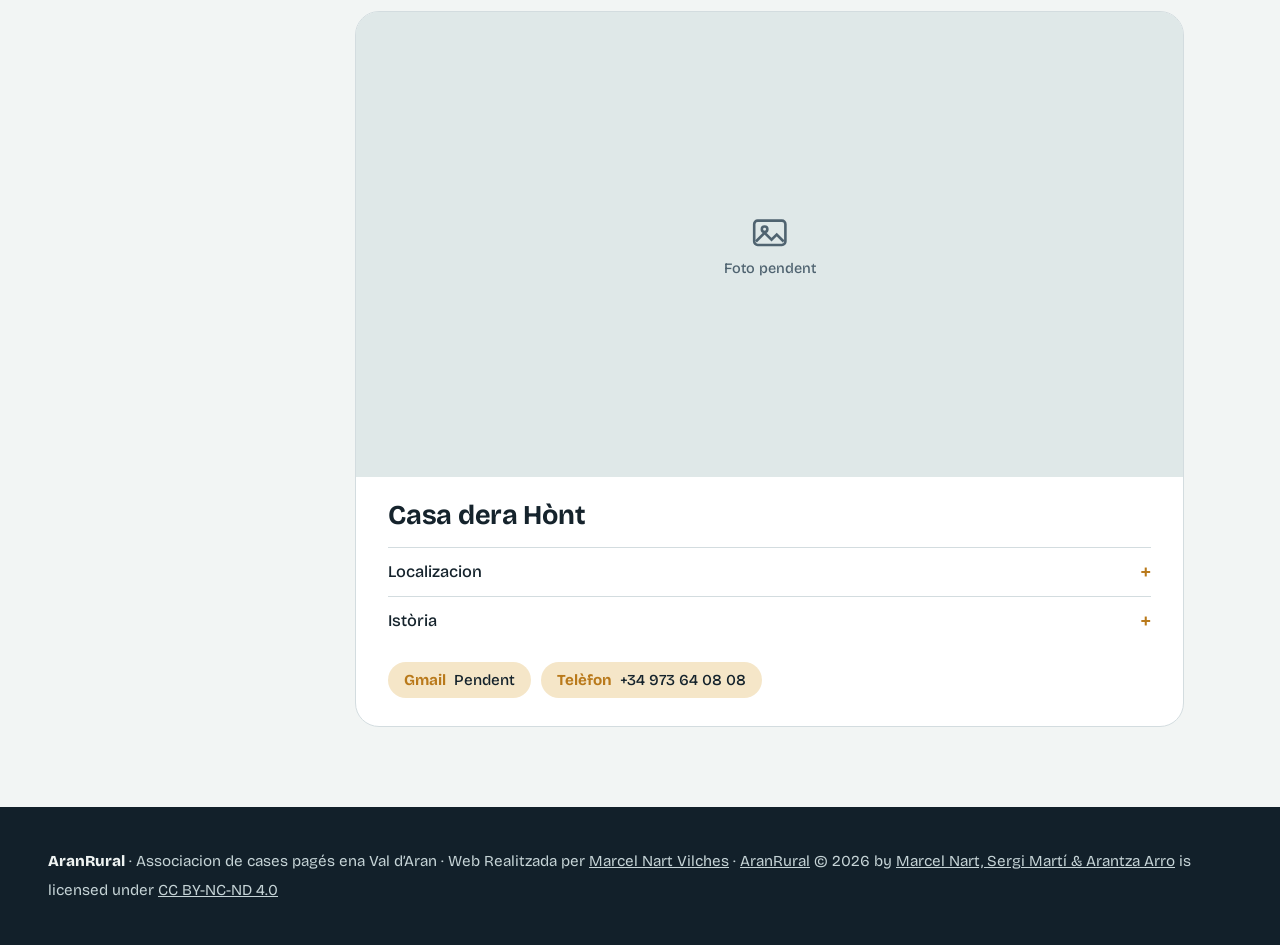
==== commit 8d9ce756: "feat(responsive): adaptar la web a móvil, tablet y Dia - Barra sticky con altura variable (--bar-h) " ====
--- a/cases.html
+++ b/cases.html
@@ -3,11 +3,15 @@
 <head>
 <meta charset="utf-8">
 <meta name="viewport" content="width=device-width, initial-scale=1, viewport-fit=cover">
+<meta name="theme-color" content="#12202a" media="(prefers-color-scheme: light)">
+<meta name="theme-color" content="#0a1217" media="(prefers-color-scheme: dark)">
+<link rel="icon" type="image/svg+xml" href="favicon.svg">
+<link rel="apple-touch-icon" href="apple-touch-icon.png">
 <title>Es nòstes cases · Aranrural</title>
 <link rel="preconnect" href="https://fonts.googleapis.com">
 <link rel="preconnect" href="https://fonts.gstatic.com" crossorigin>
 <link href="https://fonts.googleapis.com/css2?family=Bricolage+Grotesque:wght@500;700;800&family=Source+Serif+4:wght@400;600&display=swap" rel="stylesheet">
-<link rel="stylesheet" href="style.css?v=20261103f">
+<link rel="stylesheet" href="style.css?v=20261117a">
 </head>
 <body>
 <header class="bar">
@@ -129,7 +133,7 @@
     </article>
 
     <article class="casa" id="casa-10">
-      <figure class="frame"><img src="fotos/" alt="Bòrda Guilhamuc" loading="lazy"></figure>
+      <figure class="frame" role="img" aria-label="Foto de Bòrda Guilhamuc pendent"><span><svg viewBox="0 0 24 24" aria-hidden="true"><rect x="3" y="5" width="18" height="14" rx="2"/><circle cx="9" cy="10" r="1.6"/><path d="m4 17 5-5 4 4 3-3 4 4"/></svg>Foto pendent</span></figure>
       <div class="casa-body">
         <h2>Bòrda Guilhamuc</h2>
         <details><summary>Localizacion</summary><p>Pendent</p></details>
@@ -139,7 +143,7 @@
     </article>
 
     <article class="casa" id="casa-11">
-      <figure class="frame"><img src="fotos/casa-11.jpg" alt="Casa Pico Russell" loading="lazy"></figure>
+      <figure class="frame" role="img" aria-label="Foto de Casa Pico Russell pendent"><span><svg viewBox="0 0 24 24" aria-hidden="true"><rect x="3" y="5" width="18" height="14" rx="2"/><circle cx="9" cy="10" r="1.6"/><path d="m4 17 5-5 4 4 3-3 4 4"/></svg>Foto pendent</span></figure>
       <div class="casa-body">
         <h2>Casa Pico Russell</h2>
         <details><summary>Localizacion</summary><p>Pendent</p></details>
@@ -149,7 +153,7 @@
     </article>
 
     <article class="casa" id="casa-12">
-      <figure class="frame"><img src="fotos/casa-8.jpg" alt="Casa Campaséra- Eth Paer" loading="lazy"></figure>
+      <figure class="frame" role="img" aria-label="Foto de Casa Campaséra - Eth Paer pendent"><span><svg viewBox="0 0 24 24" aria-hidden="true"><rect x="3" y="5" width="18" height="14" rx="2"/><circle cx="9" cy="10" r="1.6"/><path d="m4 17 5-5 4 4 3-3 4 4"/></svg>Foto pendent</span></figure>
       <div class="casa-body">
         <h2>Casa Campaséra- Eth Paer</h2>
         <details><summary>Localizacion</summary><p>Pendent</p></details>
@@ -159,7 +163,7 @@
     </article>
 
     <article class="casa" id="casa-13">
-      <figure class="frame"><img src="fotos/casa-9.jpg" alt="Casa dera Hònt" loading="lazy"></figure>
+      <figure class="frame" role="img" aria-label="Foto de Casa dera Hònt pendent"><span><svg viewBox="0 0 24 24" aria-hidden="true"><rect x="3" y="5" width="18" height="14" rx="2"/><circle cx="9" cy="10" r="1.6"/><path d="m4 17 5-5 4 4 3-3 4 4"/></svg>Foto pendent</span></figure>
       <div class="casa-body">
         <h2>Casa dera Hònt</h2>
         <details><summary>Localizacion</summary><p>Pendent</p></details>
@@ -171,6 +175,6 @@
 </div>
 </main>
 <footer><strong>AranRural</strong> · Associacion de cases pagés ena Val d’Aran · Web Realitzada per <a href="https://mnartv.es">Marcel Nart Vilches</a> · <a href="https://ruralaran.vercel.app">AranRural</a> © 2026 by <a href="https://example.com">Marcel Nart, Sergi Martí &amp; Arantza Arro</a> is licensed under <a href="https://creativecommons.org/licenses/by-nc-nd/4.0/">CC BY-NC-ND 4.0</a><img src="https://mirrors.creativecommons.org/presskit/icons/cc.svg" alt="" style="max-width: 1em;max-height:1em;margin-left: .2em;"><img src="https://mirrors.creativecommons.org/presskit/icons/by.svg" alt="" style="max-width: 1em;max-height:1em;margin-left: .2em;"><img src="https://mirrors.creativecommons.org/presskit/icons/nc.svg" alt="" style="max-width: 1em;max-height:1em;margin-left: .2em;"><img src="https://mirrors.creativecommons.org/presskit/icons/nd.svg" alt="" style="max-width: 1em;max-height:1em;margin-left: .2em;"></footer>
-<script src="anim.js?v=20261103f" defer></script>
+<script src="anim.js?v=20261117a" defer></script>
 </body>
 </html> 
--- a/style.css
+++ b/style.css
@@ -3,32 +3,37 @@
   --night:#12202a;--on-night:#eef3f2;--moss:#4c6b43;--larch:#b9791a;--larch-soft:#f5e6c8;--frame:#dfe8e8;
   --display:"Bricolage Grotesque","Trebuchet MS",system-ui,sans-serif;
   --text:"Source Serif 4",Georgia,"Times New Roman",serif;
+  --bar-h:7.7rem;
   box-sizing:border-box;padding-top:env(safe-area-inset-top,0px);padding-bottom:env(safe-area-inset-bottom,0px);color-scheme:light}
 @media (prefers-color-scheme:dark){:root{--bg:#0e171d;--surface:#16252e;--ink:#e8eeee;--muted:#9fb2bb;--line:#2a3c46;--night:#0a1217;--moss:#8fb283;--larch:#e2a847;--larch-soft:#3a2f17;--frame:#1d3039;color-scheme:dark}}
-html{scroll-padding-top:calc(env(safe-area-inset-top,0px) + 76px);scroll-behavior:smooth}
+html{scroll-padding-top:calc(env(safe-area-inset-top,0px) + var(--bar-h) + .75rem);scroll-behavior:smooth}
 *,*::before,*::after{box-sizing:inherit}
-body{margin:0;background:var(--bg);color:var(--ink);font:400 1.0625rem/1.7 var(--text)}
+body{margin:0;background:var(--bg);color:var(--ink);font:400 1.0625rem/1.7 var(--text);-webkit-text-size-adjust:100%}
+button,a,summary{-webkit-tap-highlight-color:transparent}
+h1,h2{text-wrap:balance}
 body::before{content:"";position:fixed;inset:0 0 auto;height:env(safe-area-inset-top,0px);background:var(--night);z-index:21}
 a{color:inherit}
 :focus-visible{outline:3px solid var(--larch);outline-offset:3px}
 @media (prefers-reduced-motion:reduce){html{scroll-behavior:auto}*{transition:none!important;animation:none!important}.rv{opacity:1;transform:none}}
 
 /* barra */
-.bar{position:sticky;top:env(safe-area-inset-top,0px);z-index:20;display:flex;align-items:center;justify-content:space-between;gap:1rem;padding:.7rem clamp(1rem,4vw,3rem);background:var(--night);color:var(--on-night)}
-.bar .logo{height:96px;width:auto;margin-right:.5rem}
+.bar{position:sticky;top:env(safe-area-inset-top,0px);z-index:20;display:flex;align-items:center;justify-content:space-between;gap:1rem;min-height:var(--bar-h);padding:.7rem clamp(1rem,4vw,3rem);background:var(--night);color:var(--on-night)}
+.bar .logo{display:block;height:6rem;width:auto;flex:0 0 auto;margin-right:.5rem}
 .bar>a{font:800 1.15rem/1 var(--display);text-decoration:none}
-.bar nav{display:flex;gap:.4rem}
-.bar nav a{font:500 .95rem var(--display);text-decoration:none;padding:.45rem .9rem;border-radius:99px;opacity:.85}
+.bar nav{display:flex;flex-wrap:wrap;justify-content:flex-end;gap:.4rem;min-width:0}
+.bar nav a{font:500 .95rem var(--display);text-decoration:none;padding:.45rem .9rem;border-radius:99px;opacity:.85;white-space:nowrap}
 .bar nav a:hover{background:#ffffff1c;opacity:1}
 .bar nav a[aria-current="page"]{background:var(--larch);color:#111;opacity:1;font-weight:700}
 
 /* portadas */
-.hero{background:var(--night);color:var(--on-night);padding:clamp(4rem,12vw,9rem) clamp(1rem,4vw,3rem) 0;overflow:hidden;position:relative;--py:0}
+.hero{background:var(--night);color:var(--on-night);padding:clamp(3.5rem,10vw,9rem) clamp(1rem,4vw,3rem) 0;overflow:hidden;position:relative;--py:0}
 .hero.small{padding-top:clamp(3rem,8vw,5rem)}
-.hero h1{margin:0;font:800 clamp(3.4rem,15vw,11rem)/.9 var(--display);letter-spacing:-.04em}
+.hero h1{margin:0;font:800 clamp(3.4rem,15vw,11rem)/.9 var(--display);letter-spacing:-.04em;overflow-wrap:break-word}
 .hero.small h1{font-size:clamp(2.4rem,8vw,5.5rem);line-height:1}
-.hero-logo{margin:1.5rem auto 0;width:clamp(16rem,45vw,52rem);display:block;animation:popIn .6s 1s cubic-bezier(.2,.9,.3,1.6) backwards}
-.hero svg{display:block;width:calc(100% + 2px);height:auto;margin-top:3rem;margin-bottom:-1px}
+.hero h1 span{color:var(--larch)}
+.hero p{max-width:34rem;margin:1.25rem 0 0;font-size:clamp(1rem,2.6vw,1.2rem);line-height:1.5;color:#c5d3d6}
+.hero-logo{margin:1.5rem auto 0;width:clamp(15rem,55vw,52rem);max-width:100%;display:block;animation:popIn .6s 1s cubic-bezier(.2,.9,.3,1.6) backwards}
+.hero svg{display:block;width:calc(100% + 2px);height:auto;margin-top:clamp(1.75rem,4vw,3rem);margin-bottom:-1px}
 .cta{display:inline-block;margin-top:1.75rem;padding:.85rem 1.5rem;border-radius:99px;background:var(--larch);color:#111;font:700 1rem var(--display);text-decoration:none}
 .cta:hover{filter:brightness(1.08)}
 
@@ -39,8 +44,9 @@
 .def .sub{font:500 1rem var(--display);color:var(--moss);margin-bottom:.4rem}
 .def .cta{margin-top:2rem}
 /* carrousel de fotos: dos capas de imagen que se funden. Nunca se apilan. */
-.carousel{isolation:isolate;touch-action:pan-y;box-shadow:0 30px 60px -38px #0a121780}
-.carousel .carousel-photo{transition:opacity .9s ease,transform .9s ease;will-change:opacity,transform}
+.carousel{position:relative;width:100%;aspect-ratio:4/3;overflow:hidden;border-radius:1.25rem;background:var(--frame);isolation:isolate;touch-action:pan-y;box-shadow:0 30px 60px -38px #0a121780}
+.carousel-photo{position:absolute;inset:0;width:100%;height:100%;object-fit:cover;z-index:1;transition:opacity .9s ease,transform .9s ease;will-change:opacity,transform}
+.carousel-photo + .carousel-photo{opacity:0}
 .carousel::after{content:"";position:absolute;left:0;right:0;bottom:0;height:58%;z-index:3;background:linear-gradient(to top,#0a1217b3,#0a121700);pointer-events:none}
 
 /* pies de foto sobre la imagen */
@@ -49,7 +55,7 @@
 .cap em{font:400 clamp(.8rem,1.7vw,1rem)/1.4 var(--text);font-style:normal;color:#e8eeecdb}
 
 /* flechas laterales */
-.carousel .nav{position:absolute;top:50%;z-index:5;display:grid;place-items:center;width:clamp(2.4rem,4.5vw,3rem);height:clamp(2.4rem,4.5vw,3rem);padding:0;border:1px solid #ffffff33;border-radius:50%;color:#fff;background:#12202ab3;backdrop-filter:blur(6px);cursor:pointer;transform:translateY(-50%);transition:background .3s,color .3s,transform .3s,opacity .3s;opacity:.9}
+.carousel .nav{position:absolute;top:50%;z-index:5;display:grid;place-items:center;width:clamp(2.4rem,4.5vw,3rem);height:clamp(2.4rem,4.5vw,3rem);padding:0;border:1px solid #ffffff33;border-radius:50%;color:#fff;background:#12202ab3;-webkit-backdrop-filter:blur(6px);backdrop-filter:blur(6px);cursor:pointer;transform:translateY(-50%);transition:background .3s,color .3s,transform .3s,opacity .3s;opacity:.9}
 .carousel .nav svg{width:1.4rem;height:1.4rem;fill:none;stroke:currentColor;stroke-width:2.4;stroke-linecap:round;stroke-linejoin:round}
 .carousel .nav.prev{left:.8rem}
 .carousel .nav.next{right:.8rem}
@@ -72,7 +78,7 @@
 
 /* cases */
 .cases{display:grid;grid-template-columns:13rem 1fr;gap:clamp(1.5rem,4vw,3.5rem);max-width:74rem;margin:auto;padding:3rem clamp(1rem,4vw,3rem) 5rem}
-.index{position:sticky;top:calc(env(safe-area-inset-top,0px) + 5.5rem);align-self:start;display:grid;gap:.25rem;border-left:2px solid var(--line);padding-left:.5rem}
+.index{position:sticky;top:calc(env(safe-area-inset-top,0px) + var(--bar-h) + .5rem);align-self:start;display:grid;gap:.25rem;border-left:2px solid var(--line);padding-left:.5rem}
 .index a{font:500 1rem var(--display);text-decoration:none;padding:.5rem .8rem;border-radius:.6rem;color:var(--muted)}
 .index a:hover{background:var(--surface);color:var(--ink)}
 .list{display:grid;gap:2rem}
@@ -87,16 +93,67 @@
 details[open] summary::after{transform:rotate(45deg)}
 details p{margin:0 0 1rem;color:var(--muted)}
 .contact{display:flex;flex-wrap:wrap;gap:.6rem;margin-top:1.1rem}
-.contact a{display:inline-flex;gap:.5rem;align-items:center;padding:.55rem 1rem;border-radius:99px;background:var(--larch-soft);font:500 .95rem var(--display);text-decoration:none}
+.contact a{display:inline-flex;flex-wrap:wrap;gap:.5rem;align-items:center;max-width:100%;min-width:0;padding:.55rem 1rem;border-radius:99px;background:var(--larch-soft);font:500 .95rem var(--display);text-decoration:none;overflow-wrap:anywhere}
 .contact b{font-weight:700;color:var(--larch)}
 
-footer{background:var(--night);color:#c5d3d6;padding:2.5rem clamp(1rem,4vw,3rem);font:400 .95rem var(--display)}
+footer{background:var(--night);color:#c5d3d6;padding:2.5rem clamp(1rem,4vw,3rem);font:400 .95rem/1.9 var(--display);overflow-wrap:break-word}
 footer strong{color:var(--on-night);font-weight:800}
-
+footer img{vertical-align:middle}
+
+/* — tablet / portatil con poco espacio (incluye Dia con el panel de IA abierto) — */
+@media (max-width:1100px){
+  .def,.cases{gap:clamp(1.5rem,4vw,3rem)}
+}
+@media (max-width:900px){
+  :root{--bar-h:6rem}
+  .bar{padding:.6rem clamp(1rem,3vw,2rem)}
+  .bar .logo{height:4.5rem;margin-right:0}
+  .cases{grid-template-columns:11rem 1fr}
+  .index a{font-size:.9rem;padding:.45rem .6rem}
+}
+
+/* — tablet vertical y movil — */
 @media (max-width:820px){
   .def,.cases{grid-template-columns:1fr}
-  .index{position:static;display:flex;overflow-x:auto;border:0;padding:0 0 .5rem;gap:.4rem}
-  .index a{white-space:nowrap;background:var(--surface);border:1px solid var(--line)}
+  .index{position:static;display:flex;flex-wrap:nowrap;overflow-x:auto;border:0;padding:0 0 .65rem;gap:.4rem;scrollbar-width:none;-webkit-overflow-scrolling:touch;overscroll-behavior-x:contain}
+  .index::-webkit-scrollbar{display:none}
+  .index a{flex:0 0 auto;white-space:nowrap;background:var(--surface);border:1px solid var(--line)}
+  .carousel{aspect-ratio:4/3}
+  .casa .frame{aspect-ratio:4/3}
+}
+
+/* — moviles: barra apilada para que el logo y la navegacion no se solapen — */
+@media (max-width:600px){
+  :root{--bar-h:7.6rem}
+  .bar{flex-direction:column;align-items:center;justify-content:center;gap:.35rem;padding:.5rem 1rem;text-align:center}
+  .bar .logo{height:3.75rem;margin:0}
+  .bar nav{justify-content:center;gap:.25rem;width:100%}
+  .bar nav a{font-size:.82rem;padding:.6rem .7rem}
+  .hero{padding-top:clamp(3rem,12vw,5rem)}
+  .hero.small{padding-top:clamp(2.5rem,9vw,4rem)}
+  .hero-logo{width:100%;max-width:24rem;margin-top:1.25rem}
+  .hero h1{font-size:clamp(2.9rem,13vw,5rem)}
+  .hero.small h1{font-size:clamp(2.1rem,10vw,3.4rem)}
+  .def{padding:2.75rem 1.25rem 3rem;gap:2rem}
+  .def h2{font-size:clamp(1.8rem,8vw,2.4rem)}
+  .carousel{aspect-ratio:1/1;border-radius:1rem}
+  .carousel .nav{width:2.75rem;height:2.75rem}
+  .cap{left:.75rem;right:.75rem;bottom:2.4rem}
+  .cases{padding:2.25rem 1.25rem 4rem;gap:1.5rem}
+  .casa-body{padding:1.25rem 1.1rem 1.5rem}
+  .casa h2{font-size:clamp(1.4rem,6vw,1.7rem)}
+  .contact{gap:.5rem}
+  .contact a{font-size:.9rem;padding:.5rem .85rem}
+  footer{padding:2rem 1.25rem;font-size:.85rem;text-align:center}
+}
+
+/* — pantallas muy estrechas (iPhone SE, 320px) — */
+@media (max-width:360px){
+  :root{--bar-h:7.1rem}
+  .bar .logo{height:3.5rem}
+  .bar nav a{font-size:.78rem;padding:.55rem .6rem}
+  .hero-logo{max-width:19rem}
+  .contact a{font-size:.85rem}
 }
 
 /* ==================== animaciones ==================== */
@@ -148,7 +205,7 @@
 .hero h1 span{animation:hue 6s ease-in-out infinite alternate}
 @keyframes fadeUp{from{opacity:0;transform:translateY(24px)}to{opacity:1;transform:none}}
 @keyframes popIn{from{opacity:0;transform:scale(.7)}to{opacity:1;transform:none}}
-.hero-logo{display:block;margin:1.5rem auto 0;width:clamp(16rem,45vw,52rem);animation:popIn .6s 1s cubic-bezier(.2,.9,.3,1.6) backwards}
+.hero-logo{animation:popIn .6s 1s cubic-bezier(.2,.9,.3,1.6) backwards}
 .hero p{animation:fadeUp .8s .7s backwards}
 .hero>svg{transform:translateY(calc(var(--py,0) * .22px))}
 .hero>svg path{transform-box:fill-box;animation:rise 1s cubic-bezier(.2,.8,.2,1) both}
@@ -167,19 +224,17 @@
 
 /* — marcos de foto — */
 .frame::before{content:"";position:absolute;inset:0;background:linear-gradient(115deg,transparent 40%,#ffffff80 50%,transparent 60%);translate:-130% 0;transition:translate .9s ease;pointer-events:none;z-index:1}
-.frame:hover::before{translate:130% 0}
 .frame img{transition:transform .8s cubic-bezier(.2,.8,.25,1)}
-.frame:not(.slide):hover img{transform:scale(1.07)}
 .frame svg{transition:transform .55s cubic-bezier(.2,.9,.3,1.5)}
-.frame:not(.slide):hover svg{transform:scale(1.15) rotate(-5deg)}
 
 /* — revelado al hacer scroll — */
 .rv{opacity:0;transform:translateY(36px);transition:opacity .85s cubic-bezier(.2,.8,.25,1),transform .85s cubic-bezier(.2,.8,.25,1);transition-delay:calc(var(--i,0) * 95ms)}
 .rv.in{opacity:1;transform:none}
+/* las tarjetas solo aparecen: moverlas rompe el salto a #casa-x bajo la barra fija */
+.casa.rv{transform:none}
 
 /* — tarjetas de casa — */
 .casa{transition:transform .45s cubic-bezier(.2,.8,.25,1),box-shadow .45s,border-color .45s}
-.casa.in:hover{transform:translateY(-7px);box-shadow:0 26px 50px -26px #0a121759;border-color:var(--moss)}
 
 /* — acordeones (details) — */
 details{interpolate-size:allow-keywords;transition:border-color .3s}
@@ -208,8 +263,14 @@
   .index a:hover,.index a.active{transform:translateY(-2px);box-shadow:0 6px 14px -8px #0a121733}
 }
 
-/* — al pasar el cursor, la tarjeta crece para mostrar la foto completa — */
-.casa .frame{transition:aspect-ratio .45s cubic-bezier(.2,.8,.25,1)}
-.casa .frame:hover{aspect-ratio:var(--ar,16/9)}
-.casa .frame:hover img{transform:none}
+/* — efectos de cursor: solo cuando hay un puntero real (no en tacto) — */
+@media (hover:hover) and (pointer:fine){
+  .casa.in:hover{transform:translateY(-7px);box-shadow:0 26px 50px -26px #0a121759;border-color:var(--moss)}
+  .frame:hover::before{translate:130% 0}
+  .frame:not(.slide):hover img{transform:scale(1.07)}
+  .frame:not(.slide):hover svg{transform:scale(1.15) rotate(-5deg)}
+  .casa .frame{transition:aspect-ratio .45s cubic-bezier(.2,.8,.25,1)}
+  .casa .frame:hover{aspect-ratio:var(--ar,16/9)}
+  .casa .frame:hover img{transform:none}
+}
 @media (prefers-reduced-motion:reduce){.casa .frame{transition:none}}
